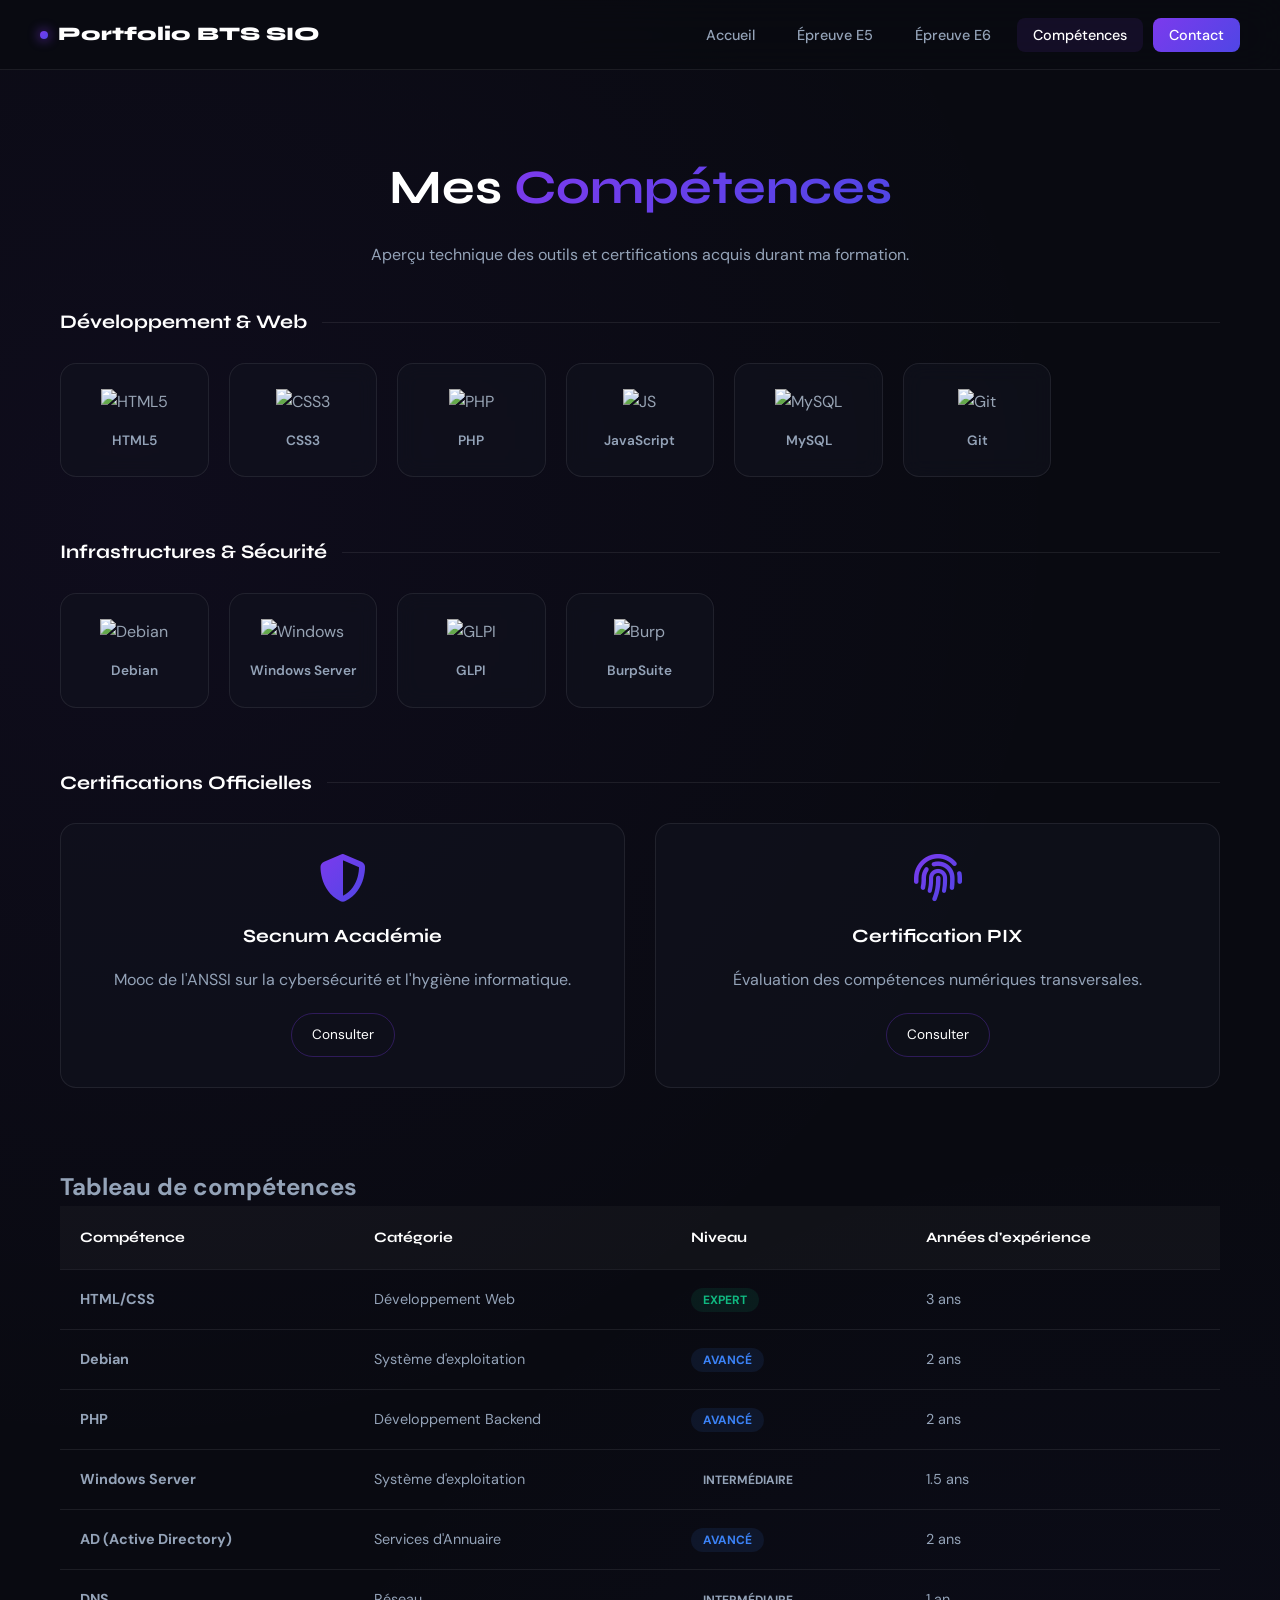
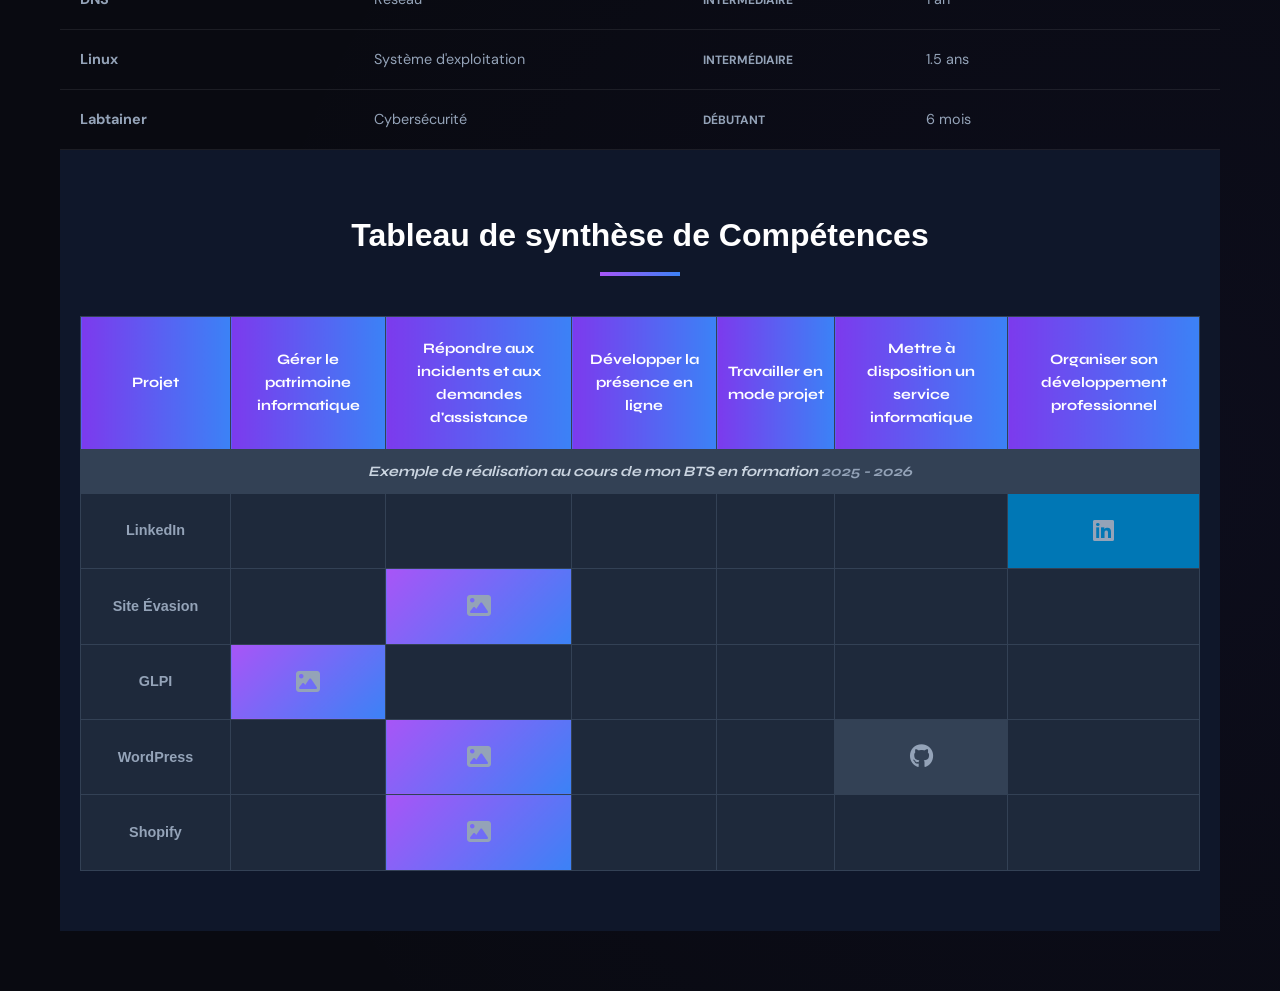
==== Competences.html @ 4573d06d "second commit" ====
<!DOCTYPE html>
<html lang="fr">
<head>
    <meta charset="UTF-8">
    <meta name="viewport" content="width=device-width, initial-scale=1.0">
    <title>Compétences | Muhammed T</title>
    
    <link href="https://fonts.googleapis.com/css2?family=Syne:wght@700;800&family=DM+Sans:wght@400;500;700&display=swap" rel="stylesheet">
    <link rel="stylesheet" href="https://cdnjs.cloudflare.com/ajax/libs/font-awesome/6.5.0/css/all.min.css">

    <style>
        :root {
            --bg-dark: #090a11;
            --card-bg: rgba(17, 19, 31, 0.6);
            --border: rgba(255, 255, 255, 0.08);
            --border-hi: rgba(124, 58, 237, 0.3);
            --accent-grd: linear-gradient(135deg, #7c3aed 0%, #4f46e5 100%);
            --text-hi: #ffffff;
            --text-mid: #94a3b8;
            --radius-md: 16px;
        }

        * { margin: 0; padding: 0; box-sizing: border-box; }

        body {
            font-family: 'DM Sans', sans-serif;
            background-color: var(--bg-dark);
            background-image: 
                radial-gradient(circle at 10% 20%, rgba(124, 58, 237, 0.05) 0%, transparent 40%),
                radial-gradient(circle at 90% 80%, rgba(79, 70, 229, 0.05) 0%, transparent 40%);
            color: var(--text-mid);
            line-height: 1.6;
            overflow-x: hidden;
        }

        /* Navbar identique à ton accueil */
        .navbar {
            position: sticky; top: 0; z-index: 1000;
            backdrop-filter: blur(20px); -webkit-backdrop-filter: blur(20px);
            background: rgba(9, 10, 17, 0.8);
            border-bottom: 1px solid var(--border);
            padding: 0 40px; display: flex; align-items: center; justify-content: space-between; height: 70px;
        }

        .navbar-logo {
            font-family: 'Syne', sans-serif; font-weight: 800; font-size: 1.2rem;
            color: var(--text-hi); text-decoration: none; display: flex; align-items: center; gap: 10px;
        }

        .logo-dot { width: 8px; height: 8px; background: var(--accent-grd); border-radius: 50%; box-shadow: 0 0 12px #7c3aed; }

        .navbar-links { display: flex; list-style: none; gap: 10px; }
        .navbar-links a {
            text-decoration: none; color: var(--text-mid); font-size: 0.9rem; font-weight: 500;
            padding: 8px 16px; border-radius: 8px; transition: 0.3s;
        }
        .navbar-links a:hover, .navbar-links a.active { color: var(--text-hi); background: rgba(124, 58, 237, 0.1); }
        .nav-cta { background: var(--accent-grd); color: white !important; }

        /* Section Titres */
        .section-header {
            text-align: center; padding: 80px 20px 40px;
        }

        .section-header h1 {
            font-family: 'Syne', sans-serif; font-size: 3rem; color: var(--text-hi); margin-bottom: 15px;
        }

        .section-header h1 span { background: var(--accent-grd); -webkit-background-clip: text; -webkit-text-fill-color: transparent; }

        /* Grille des Outils */
        .container { max-width: 1200px; margin: 0 auto; padding: 0 20px; }

        .tools-category { margin-bottom: 60px; }
        .category-title {
            font-family: 'Syne', sans-serif; font-size: 1.2rem; color: var(--text-hi);
            margin-bottom: 25px; display: flex; align-items: center; gap: 15px;
        }
        .category-title::after { content: ''; flex: 1; height: 1px; background: var(--border); }

        .tools-grid {
            display: grid; grid-template-columns: repeat(auto-fill, minmax(140px, 1fr)); gap: 20px;
        }

        .tool-card {
            background: var(--card-bg); border: 1px solid var(--border); border-radius: var(--radius-md);
            padding: 25px 15px; text-align: center; transition: 0.4s cubic-bezier(0.2, 0.8, 0.2, 1);
            backdrop-filter: blur(10px);
        }

        .tool-card:hover {
            transform: translateY(-5px); border-color: var(--border-hi);
            box-shadow: 0 10px 30px rgba(124, 58, 237, 0.1);
        }

        .tool-card img { height: 45px; margin-bottom: 15px; filter: grayscale(0.2); transition: 0.3s; }
        .tool-card:hover img { filter: grayscale(0) scale(1.1); }
        .tool-card span { display: block; font-size: 0.85rem; font-weight: 600; color: var(--text-mid); }
        .tool-card:hover span { color: var(--text-hi); }

        /* Certifications Modernes */
        .certs-grid {
            display: grid; grid-template-columns: repeat(auto-fit, minmax(280px, 1fr)); gap: 30px; margin-bottom: 80px;
        }

        .cert-card {
            background: var(--card-bg); border: 1px solid var(--border); border-radius: var(--radius-md);
            padding: 30px; text-align: center; transition: 0.3s;
        }

        .cert-card:hover { border-color: var(--border-hi); background: rgba(124, 58, 237, 0.05); }

        .cert-icon { font-size: 3rem; margin-bottom: 20px; background: var(--accent-grd); -webkit-background-clip: text; -webkit-text-fill-color: transparent; }

        .cert-card h3 { color: var(--text-hi); margin-bottom: 15px; font-family: 'Syne', sans-serif; }

        .cert-btn {
            display: inline-block; padding: 10px 20px; border-radius: 30px; border: 1px solid var(--border-hi);
            color: var(--text-hi); text-decoration: none; font-size: 0.85rem; transition: 0.3s;
        }

        .cert-btn:hover { background: var(--accent-grd); border-color: transparent; }

        /* Tableau de Synthèse Design */
        .table-wrapper {
            background: var(--card-bg); border: 1px solid var(--border); border-radius: var(--radius-md);
            overflow: hidden; margin-bottom: 100px; backdrop-filter: blur(10px);
        }

        table { width: 100%; border-collapse: collapse; color: var(--text-hi); }

        th { background: rgba(255,255,255,0.03); padding: 20px; text-align: left; font-family: 'Syne', sans-serif; font-size: 0.9rem; border-bottom: 1px solid var(--border); }

        td { padding: 18px 20px; border-bottom: 1px solid var(--border); font-size: 0.9rem; color: var(--text-mid); }

        tr:hover td { background: rgba(124, 58, 237, 0.03); color: var(--text-hi); }

        .badge {
            padding: 4px 12px; border-radius: 20px; font-size: 0.75rem; font-weight: 700; text-transform: uppercase;
        }
        .expert { background: rgba(16, 185, 129, 0.1); color: #10b981; }
        .avance { background: rgba(59, 130, 246, 0.1); color: #3b82f6; }

        .check-icon { color: #7c3aed; font-size: 1.1rem; }

        @media (max-width: 768px) {
            .navbar-links { display: none; }
            .section-header h1 { font-size: 2.2rem; }
            .tools-grid { grid-template-columns: repeat(2, 1fr); }
        }
        .synthese-section {
    padding: 60px 20px;
    background-color: #0f172a;
    color: white;
    font-family: sans-serif;
}

.synthese-title {
    text-align: center;
    font-size: 2rem;
    margin-bottom: 10px;
}

.synthese-title span { color: #fff; }

.underline-gradient {
    width: 80px;
    height: 4px;
    background: linear-gradient(90deg, #a855f7, #3b82f6);
    margin: 0 auto 40px;
}

.synthese-container {
    overflow-x: auto;
    max-width: 1200px;
    margin: 0 auto;
}

.synthese-table {
    width: 100%;
    border-collapse: collapse;
    background-color: #1e293b;
    font-size: 0.9rem;
}

/* En-têtes */
.main-header th {
    background: linear-gradient(90deg, #7c3aed, #3b82f6);
    padding: 20px 10px;
    border: 1px solid #334155;
    vertical-align: middle;
}

.sub-header th {
    background-color: #334155;
    padding: 10px;
    font-style: italic;
    color: #cbd5e1;
}

.sub-header span { color: #94a3b8; }

/* Cellules */
.synthese-table td, .synthese-table th {
    border: 1px solid #334155;
    text-align: center;
}

.projet-name {
    text-align: left;
    padding: 15px;
    font-weight: bold;
    background-color: #1e293b;
}

/* Couleurs des cases cochées */
.cell-icon {
    font-size: 1.5rem;
    cursor: pointer;
    transition: transform 0.2s;
}

.cell-icon:hover { transform: scale(1.1); }

.gradient-bg {
    background: linear-gradient(135deg, #a855f7, #3b82f6);
}

.blue-bg { background-color: #0077b5; } /* Couleur LinkedIn */

.gray-bg { background-color: #334155; } /* Couleur GitHub */

.col-projet { width: 150px; }
    </style>
</head>
<body>

    <nav class="navbar">
        <a href="index.html" class="navbar-logo">
            <span class="logo-dot"></span>
            Portfolio BTS SIO
        </a>
        <ul class="navbar-links">
            <li><a href="index.html">Accueil</a></li>
            <li><a href="Missions.html">Épreuve E5</a></li>
            <li><a href="projets.html">Épreuve E6</a></li>
            <li><a href="Competences.html" class="active">Compétences</a></li>
            <li><a href="Contact.html" class="nav-cta">Contact</a></li>
        </ul>
    </nav>

    <header class="section-header">
        <div class="container">
            <h1>Mes <span>Compétences</span></h1>
            <p>Aperçu technique des outils et certifications acquis durant ma formation.</p>
        </div>
    </header>

    <main class="container">
        
        <section class="tools-category">
            <h2 class="category-title">Développement & Web</h2>
            <div class="tools-grid">
                <div class="tool-card">
                    <img src="https://upload.wikimedia.org/wikipedia/commons/6/61/HTML5_logo_and_wordmark.svg" alt="HTML5">
                    <span>HTML5</span>
                </div>
                <div class="tool-card">
                    <img src="https://upload.wikimedia.org/wikipedia/commons/d/d5/CSS3_logo_and_wordmark.svg" alt="CSS3">
                    <span>CSS3</span>
                </div>
                <div class="tool-card">
                    <img src="https://upload.wikimedia.org/wikipedia/commons/2/27/PHP-logo.svg" alt="PHP">
                    <span>PHP</span>
                </div>
                <div class="tool-card">
                    <img src="https://upload.wikimedia.org/wikipedia/commons/6/6a/JavaScript-logo.png" alt="JS">
                    <span>JavaScript</span>
                </div>
                <div class="tool-card">
                    <img src="https://www.svgrepo.com/show/303251/mysql-logo.svg" alt="MySQL">
                    <span>MySQL</span>
                </div>
                <div class="tool-card">
                    <img src="https://upload.wikimedia.org/wikipedia/commons/e/e0/Git-logo.svg" alt="Git">
                    <span>Git</span>
                </div>
            </div>
        </section>

        <section class="tools-category">
            <h2 class="category-title">Infrastructures & Sécurité</h2>
            <div class="tools-grid">
                <div class="tool-card">
                    <img src="https://upload.wikimedia.org/wikipedia/commons/4/4a/Debian-OpenLogo.svg" alt="Debian">
                    <span>Debian</span>
                </div>
                <div class="tool-card">
                    <img src="https://upload.wikimedia.org/wikipedia/commons/thumb/5/5f/Windows_logo_-_2012.svg/480px-Windows_logo_-_2012.svg.png" alt="Windows">
                    <span>Windows Server</span>
                </div>
                <div class="tool-card">
                    <img src="https://glpi-project.org/wp-content/uploads/2021/04/Logo-GLPI-2021.png" alt="GLPI">
                    <span>GLPI</span>
                </div>
                <div class="tool-card">
                    <img src="https://upload.wikimedia.org/wikipedia/commons/thumb/e/e7/Burp_Suite_Logo.png/480px-Burp_Suite_Logo.png" alt="Burp">
                    <span>BurpSuite</span>
                </div>
            </div>
        </section>

        <section class="tools-category">
            <h2 class="category-title">Certifications Officielles</h2>
            <div class="certs-grid">
                <div class="cert-card">
                    <i class="fas fa-shield-halved cert-icon"></i>
                    <h3>Secnum Académie</h3>
                    <p style="margin-bottom: 20px;">Mooc de l'ANSSI sur la cybersécurité et l'hygiène informatique.</p>
                    <a href="#" class="cert-btn">Consulter</a>
                </div>
                <div class="cert-card">
                    <i class="fas fa-fingerprint cert-icon"></i>
                    <h3>Certification PIX</h3>
                    <p style="margin-bottom: 20px;">Évaluation des compétences numériques transversales.</p>
                    <a href="#" class="cert-btn">Consulter</a>
                </div>
            </div>
        <section class="skills-section">
    <h2 class="title">Tableau de <span>compétences</span></h2>
    <div class="table-container">
        <table>
            <thead>
                <tr>
                    <th>Compétence</th>
                    <th>Catégorie</th>
                    <th>Niveau</th>
                    <th>Années d'expérience</th>
                </tr>
            </thead>
            <tbody>
                <tr>
                    <td><strong>HTML/CSS</strong></td>
                    <td>Développement Web</td>
                    <td><span class="badge expert">Expert</span></td>
                    <td>3 ans</td>
                </tr>
                <tr>
                    <td><strong>Debian</strong></td>
                    <td>Système d'exploitation</td>
                    <td><span class="badge avance">Avancé</span></td>
                    <td>2 ans</td>
                </tr>
                <tr>
                    <td><strong>PHP</strong></td>
                    <td>Développement Backend</td>
                    <td><span class="badge avance">Avancé</span></td>
                    <td>2 ans</td>
                </tr>
                <tr>
                    <td><strong>Windows Server</strong></td>
                    <td>Système d'exploitation</td>
                    <td><span class="badge intermediaire">Intermédiaire</span></td>
                    <td>1.5 ans</td>
                </tr>
                <tr>
                    <td><strong>AD (Active Directory)</strong></td>
                    <td>Services d'Annuaire</td>
                    <td><span class="badge avance">Avancé</span></td>
                    <td>2 ans</td>
                </tr>
                <tr>
                    <td><strong>DNS</strong></td>
                    <td>Réseau</td>
                    <td><span class="badge intermediaire">Intermédiaire</span></td>
                    <td>1 an</td>
                </tr>
                <tr>
                    <td><strong>Linux</strong></td>
                    <td>Système d'exploitation</td>
                    <td><span class="badge intermediaire">Intermédiaire</span></td>
                    <td>1.5 ans</td>
                </tr>
                <tr>
                    <td><strong>Labtainer</strong></td>
                    <td>Cybersécurité</td>
                    <td><span class="badge debutant">Débutant</span></td>
                    <td>6 mois</td>
                </tr>
            </tbody>
        </table>
    </div>
</section>
<section class="synthese-section">
    <h2 class="synthese-title">Tableau de <span>synthèse de Compétences</span></h2>
    <div class="underline-gradient"></div>

    <div class="synthese-container">
        <table class="synthese-table">
            <thead>
                <tr class="main-header">
                    <th class="col-projet">Projet</th>
                    <th>Gérer le patrimoine informatique</th>
                    <th>Répondre aux incidents et aux demandes d'assistance</th>
                    <th>Développer la présence en ligne</th>
                    <th>Travailler en mode projet</th>
                    <th>Mettre à disposition un service informatique</th>
                    <th>Organiser son développement professionnel</th>
                </tr>
                <tr class="sub-header">
                    <th colspan="7">Exemple de réalisation au cours de mon BTS en formation <span>2025 - 2026</span></th>
                </tr>
            </thead>
            <tbody>
                <tr>
                    <td class="projet-name">LinkedIn</td>
                    <td></td><td></td><td></td><td></td><td></td>
                    <td class="cell-icon blue-bg"><i class="fab fa-linkedin"></i></td>
                </tr>
                <tr>
                    <td class="projet-name">Site Évasion</td>
                    <td></td>
                    <td class="cell-icon gradient-bg"><i class="fas fa-image"></i></td>
                    <td></td><td></td><td></td><td></td>
                </tr>
                <tr>
                    <td class="projet-name">GLPI</td>
                    <td class="cell-icon gradient-bg"><i class="fas fa-image"></i></td>
                    <td></td><td></td><td></td><td></td><td></td>
                </tr>
                <tr>
                    <td class="projet-name">WordPress</td>
                    <td></td>
                    <td class="cell-icon gradient-bg"><i class="fas fa-image"></i></td>
                    <td></td><td></td>
                    <td class="cell-icon gray-bg"><i class="fab fa-github"></i></td>
                    <td></td>
                </tr>
                <tr>
                    <td class="projet-name">Shopify</td>
                    <td></td>
                    <td class="cell-icon gradient-bg"><i class="fas fa-image"></i></td>
                    <td></td><td></td><td></td><td></td>
                </tr>
            </tbody>
        </table>
    </div>
</section>

    </main>

</body>
</html>
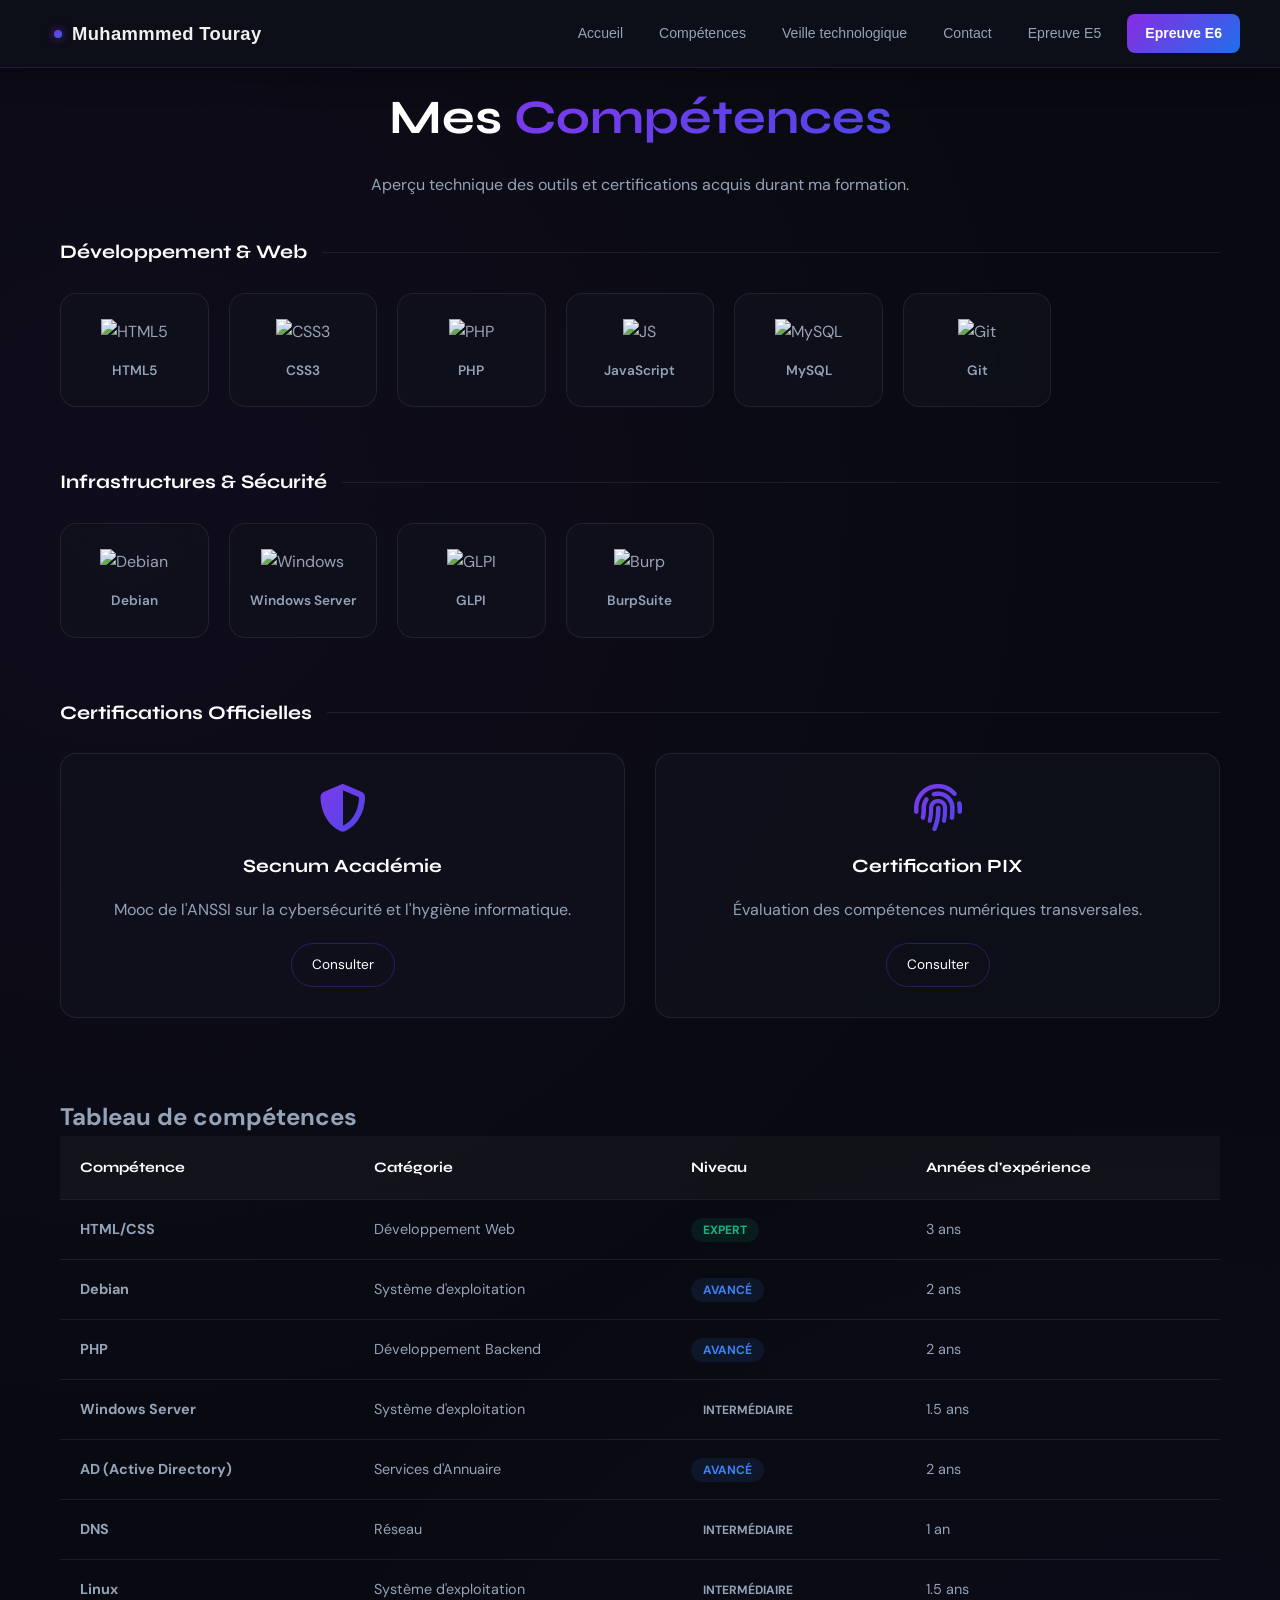
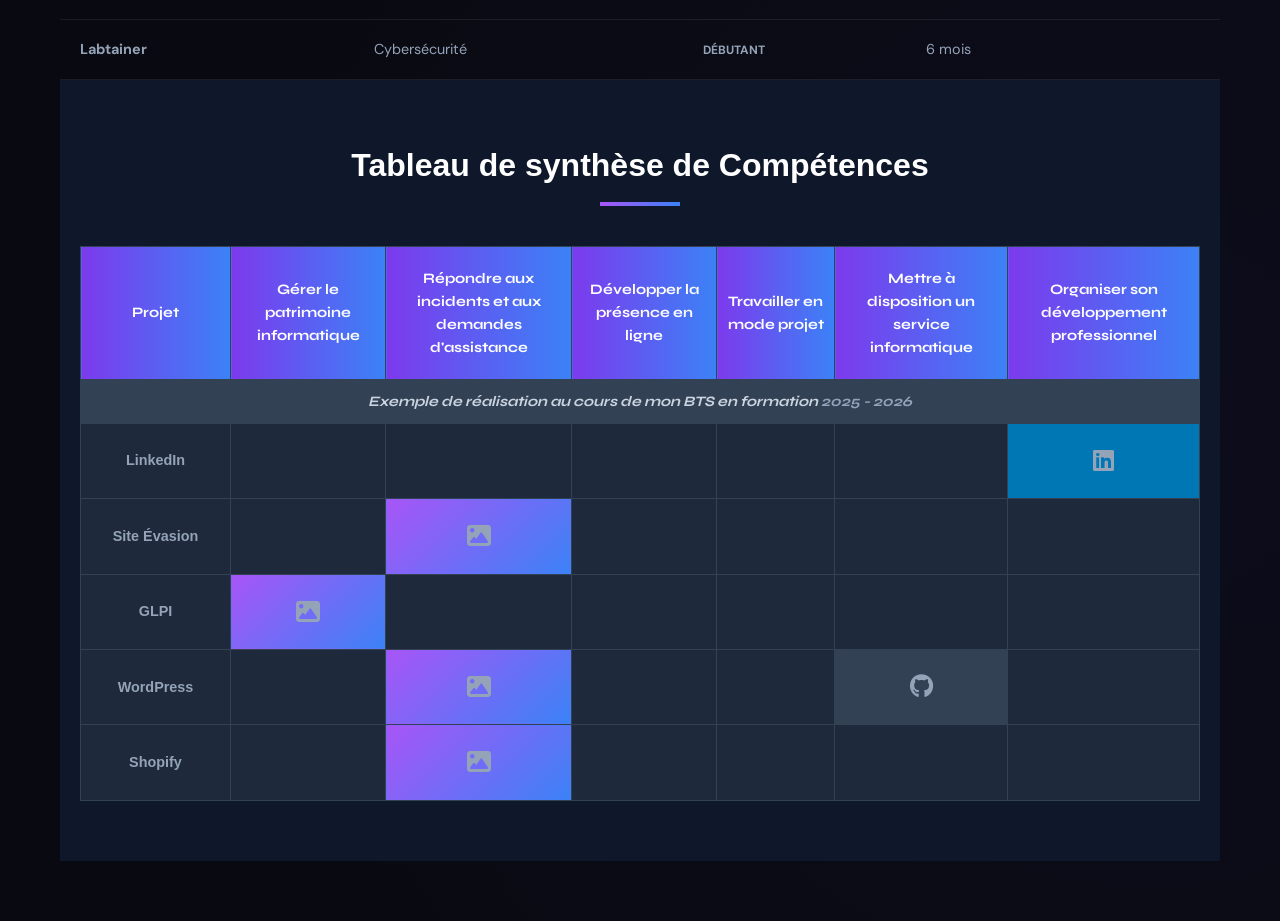
==== commit 25ace65c: "voila j'ai update la nav" ====
--- a/Competences.html
+++ b/Competences.html
@@ -4,6 +4,7 @@
     <meta charset="UTF-8">
     <meta name="viewport" content="width=device-width, initial-scale=1.0">
     <title>Compétences | Muhammed T</title>
+    <link rel="stylesheet" href="style.css">
     
     <link href="https://fonts.googleapis.com/css2?family=Syne:wght@700;800&family=DM+Sans:wght@400;500;700&display=swap" rel="stylesheet">
     <link rel="stylesheet" href="https://cdnjs.cloudflare.com/ajax/libs/font-awesome/6.5.0/css/all.min.css">
@@ -235,19 +236,19 @@
 </head>
 <body>
 
-    <nav class="navbar">
-        <a href="index.html" class="navbar-logo">
-            <span class="logo-dot"></span>
-            Portfolio BTS SIO
-        </a>
-        <ul class="navbar-links">
-            <li><a href="index.html">Accueil</a></li>
-            <li><a href="Missions.html">Épreuve E5</a></li>
-            <li><a href="projets.html">Épreuve E6</a></li>
-            <li><a href="Competences.html" class="active">Compétences</a></li>
-            <li><a href="Contact.html" class="nav-cta">Contact</a></li>
-        </ul>
-    </nav>
+    <header class="Acceuil">
+        <div>
+            <a class="nom" href="">Muhammmed Touray</a>
+        </div>
+        <nav class="menu">
+            <a href="index.html">Accueil</a>
+            <a href="Competences.html">Compétences</a>
+            <a href="Veille_technologique.html">Veille technologique</a>
+            <a href="Contact.html">Contact</a>
+            <a href="projets.html">Epreuve E5</a>
+            <a href="Realisation_pro.html">Epreuve E6</a>
+        </nav>
+    </header>
 
     <header class="section-header">
         <div class="container">
--- a/style.css
+++ b/style.css
@@ -0,0 +1,1826 @@
+	/* Barre de navigation */
+	
+  /* ═══════════════════════════════════════════
+   HEADER / NAVBAR
+═══════════════════════════════════════════ */
+.Acceuil {
+    position: fixed;
+    top: 0;
+    width: 100%;
+    z-index: 1000;
+    height: 68px;
+    display: flex;
+    align-items: center;
+    justify-content: space-between;
+    padding: 0 40px;
+    background: rgba(13, 15, 26, 0.88);
+    backdrop-filter: blur(20px);
+    -webkit-backdrop-filter: blur(20px);
+    border-bottom: 1px solid rgba(138, 43, 226, 0.22);
+    box-shadow: 0 4px 32px rgba(0, 0, 0, 0.35);
+}
+
+/* Logo / Nom */
+div a.nom {
+    font-family: 'Montserrat', sans-serif;
+    font-size: 1.15rem;
+    font-weight: 700;
+    text-decoration: none;
+    color: #f0f0f0;
+    padding: 8px 14px;
+    border-radius: 8px;
+    letter-spacing: 0.02em;
+    transition: color 0.25s ease, background 0.25s ease;
+    display: flex;
+    align-items: center;
+    gap: 10px;
+}
+
+div a.nom::before {
+    content: '';
+    display: inline-block;
+    width: 8px;
+    height: 8px;
+    border-radius: 50%;
+    background: linear-gradient(135deg, blueviolet, #1f6feb);
+    box-shadow: 0 0 10px rgba(138, 43, 226, 0.8);
+    animation: pulse-dot 2s ease-in-out infinite;
+    flex-shrink: 0;
+}
+
+@keyframes pulse-dot {
+    0%, 100% { transform: scale(1);   opacity: 1; }
+    50%       { transform: scale(1.4); opacity: 0.7; }
+}
+
+.nom:hover {
+    color: #a78bfa;
+    background: rgba(138, 43, 226, 0.12);
+}
+
+/* Menu nav */
+nav.menu {
+    display: flex;
+    align-items: center;
+    gap: 4px;
+}
+
+nav.menu a {
+    float: none;
+    display: flex;
+    align-items: center;
+    padding: 8px 16px;
+    text-decoration: none;
+    color: #94a3b8;
+    font-family: 'Montserrat', sans-serif;
+    font-size: 0.88rem;
+    font-weight: 500;
+    border-radius: 8px;
+    border-right: none;
+    transition: color 0.25s ease, background 0.25s ease;
+    white-space: nowrap;
+}
+
+nav.menu a:hover {
+    color: #f0f0f0;
+    background: rgba(138, 43, 226, 0.15);
+}
+
+nav.menu a.active {
+    color: #f0f0f0;
+    background: rgba(138, 43, 226, 0.2);
+    border: 1px solid rgba(138, 43, 226, 0.6);
+}
+
+/* Dernier lien = bouton CTA */
+nav.menu a:last-child {
+    background: linear-gradient(135deg, blueviolet, #1f6feb);
+    color: white;
+    font-weight: 600;
+    border-radius: 8px;
+    border: none;
+    padding: 8px 18px;
+    margin-left: 6px;
+    transition: opacity 0.2s ease, transform 0.2s ease;
+}
+
+nav.menu a:last-child:hover {
+    opacity: 0.88;
+    transform: translateY(-1px);
+    background: linear-gradient(135deg, blueviolet, #1f6feb);
+}
+
+/* Responsive */
+@media (max-width: 900px) {
+    .Acceuil {
+        padding: 0 20px;
+        flex-wrap: wrap;
+        height: auto;
+        min-height: 68px;
+    }
+
+    nav.menu {
+        display: none; /* tu peux ajouter un hamburger JS si besoin */
+    }
+}
+
+
+
+	/*body page 1*/
+	.intro {
+		background-image: url("images/kill_windows.jpg");
+		background-size: cover;       /* L’image couvre tout l’écran */
+		background-position: center;  /* Centrée */
+		background-repeat: no-repeat; /* Pas de répétition */
+		height: 100vh;                /* Hauteur = 100% de la fenêtre */
+	  
+		display: flex;
+		justify-content: center;
+		align-items: center;
+		padding: 60px;
+		color: #f5f5f5;
+		min-height: 100vh;     /* hauteur écran */
+ 		align-items: center;      /* centre verticalement */
+  		text-align: center;       /* centre le texte */
+	}
+
+
+	.overlay {
+		background: rgba(0,0,0,0.4); /* voile sombre pour contraste */
+		padding: 40px;
+		border-radius: 12px;
+	}
+
+	/*saisis de texte */ 
+	.typing::after {
+		content: "|";
+		margin-left: 6px;
+		animation: blink 1s infinite;
+	}
+
+	@keyframes blink {
+		0%, 50%, 100% { opacity: 1; }
+		25%, 75% { opacity: 0; }
+	}
+
+	.highlight {
+		color: #38bdf8;
+	}
+
+	.typing {
+		transition: opacity 0.8s;
+	}
+
+
+		/* Section Présentation */
+.presentation {
+  display: flex;
+  align-items: flex-start;
+  justify-content: center;
+  gap: 50px;
+  margin: 60px auto;
+  max-width: 1100px;
+  padding: 0 20px;
+}
+
+/* Container de l'image */
+.ellipse-container {
+  width: 300px;
+  height: 480px;
+  overflow: hidden;
+  border: 4px solid darkblue;
+  border-radius: 150px; /* Simplifié ! */
+  flex-shrink: 0;
+  /* Animation flottante */
+  animation: float 4s ease-in-out infinite;
+}
+
+.ellipse-container img {
+  width: 100%;
+  height: 100%;
+  object-fit: cover;
+}
+
+/* Animation flottante */
+@keyframes float {
+  0%, 100% { 
+    transform: translateY(0); 
+  }
+  50% { 
+    transform: translateY(-20px); 
+  }
+}
+
+/* Section About (texte) */
+.about {
+  max-width: 640px;
+  color: #f0f0f0;
+  font-family: 'Montserrat', sans-serif;
+  margin-top: 50px;
+}
+
+/* Titre h3 */
+.about h3 {
+  font-size: 1.8rem;
+  font-weight: 600;
+  margin-bottom: 15px;
+  color: #1f6feb; /* Bleu accent */
+  border-bottom: 2px solid #1f6feb;
+  display: inline-block;
+  padding-bottom: 5px;
+  letter-spacing: 0.5px;
+}
+
+/* Paragraphe */
+.about p {
+  font-size: 1.1rem;
+  line-height: 1.7;
+  color: #9ca3af; /* Gris clair */
+  margin-bottom: 1.5rem;
+}
+
+/* Liste de liens */
+.link {
+  list-style-type: none;
+  padding: 0;
+  display: flex;
+  gap: 20px;
+  margin-top: 50px;
+}
+
+.link li {
+  margin: 0;
+}
+
+.link a {
+  display: inline-block;
+  text-decoration: none;
+  padding: 16px 18px;
+  background-color: blueviolet; /* Garde ta couleur */
+  color: white;
+  border-radius: 150px; /* Simplifié ! */
+  transition: all 0.3s ease;
+}
+
+.link a:hover {
+  background-color: #7b2cbf; /* Violet plus foncé au survol */
+  transform: translateY(-2px);
+  box-shadow: 0 4px 10px rgba(138, 43, 226, 0.4);
+}
+
+/* Responsive - Tablette */
+@media (max-width: 968px) {
+  .presentation {
+    flex-direction: column;
+    align-items: center;
+    text-align: center;
+    gap: 40px;
+  }
+  
+  .ellipse-container {
+    margin: 0;
+  }
+  
+  .about {
+    margin-top: 0;
+  }
+  
+  .link {
+    justify-content: center;
+  }
+}
+
+/* Responsive - Mobile */
+@media (max-width: 576px) {
+  .ellipse-container {
+    width: 250px;
+    height: 400px;
+    border-radius: 125px;
+  }
+  
+  .about h3 {
+    font-size: 1.5rem;
+  }
+  
+  .about p {
+    font-size: 1rem;
+  }
+  
+  .link {
+    flex-direction: column;
+    gap: 15px;
+  }
+  
+  .link a {
+    width: 100%;
+  }
+}
+/* Section BTS */
+.bts {
+  display: flex;
+  align-items: center; /* Centré verticalement ! */
+  justify-content: center;
+  gap: 50px;
+  margin: 60px auto;
+  max-width: 1100px;
+  padding: 0 20px;
+}
+
+/* Container de l'image binaire */
+.binaire {
+  width: 300px;
+  height: 480px;
+  overflow: hidden;
+  border: 4px solid darkblue;
+  border-radius: 150px; /* Simplifié ! */
+  flex-shrink: 0;
+  /* Animation flottante */
+  animation: float 4s ease-in-out infinite;
+}
+
+.binaire img {
+  width: 100%;
+  height: 100%;
+  object-fit: cover;
+}
+
+/* Animation flottante (réutilise celle d'avant) */
+@keyframes float {
+  0%, 100% { 
+    transform: translateY(0); 
+  }
+  50% { 
+    transform: translateY(-20px); 
+  }
+}
+
+/* Section About2 (texte) */
+.about2 {
+  max-width: 640px;
+  color: #f0f0f0;
+  font-family: 'Montserrat', sans-serif;
+}
+
+/* Titre h3 */
+.about2 h3 {
+  font-size: 1.8rem;
+  font-weight: 600;
+  margin-bottom: 15px;
+  color: #1f6feb;
+  border-bottom: 2px solid #1f6feb;
+  display: inline-block;
+  padding-bottom: 5px;
+  letter-spacing: 0.5px;
+}
+
+/* Paragraphe */
+.about2 p {
+  font-size: 1.125rem;
+  line-height: 1.7;
+  color: #9ca3af;
+  margin-bottom: 1.5rem;
+}
+
+/* Responsive - Tablette */
+@media (max-width: 968px) {
+  .bts {
+    flex-direction: column-reverse; /* Texte en haut, image en bas */
+    align-items: center;
+    text-align: center;
+    gap: 40px;
+  }
+}
+
+/* Responsive - Mobile */
+@media (max-width: 576px) {
+  .binaire {
+    width: 250px;
+    height: 400px;
+    border-radius: 125px;
+  }
+  
+  .about2 h3 {
+    font-size: 1.5rem;
+  }
+  
+  .about2 p {
+    font-size: 1rem;
+  }
+}
+
+/***exp pro et parcours scolaire***/
+
+ /* Section Parcours Scolaire */
+.parcours-section {
+  padding: 80px 20px;
+  background: #0f0f1e;
+  position: relative;
+  overflow: hidden;
+}
+
+/* Effet de fond animé */
+.parcours-section::before {
+  content: '';
+  position: absolute;
+  top: 0;
+  left: 0;
+  right: 0;
+  bottom: 0;
+  background: 
+    radial-gradient(circle at 20% 30%, rgba(138, 43, 226, 0.1) 0%, transparent 50%),
+    radial-gradient(circle at 80% 70%, rgba(31, 111, 235, 0.1) 0%, transparent 50%);
+  pointer-events: none;
+}
+
+.parcours-container {
+  max-width: 1200px;
+  margin: 0 auto;
+  position: relative;
+  z-index: 1;
+}
+
+/* Titre principal */
+.parcours-title {
+  font-size: 2.5rem;
+  text-align: center;
+  color: transparent;
+  background: linear-gradient(135deg, blueviolet, #1f6feb);
+  background-clip: text;
+  -webkit-background-clip: text;
+  margin-bottom: 80px;
+  font-weight: 700;
+  letter-spacing: 1px;
+}
+
+/* Timeline centrale */
+.timeline {
+  position: relative;
+  padding: 40px 0;
+}
+
+/* Ligne centrale verticale */
+.timeline::before {
+  content: '';
+  position: absolute;
+  left: 50%;
+  transform: translateX(-50%);
+  top: 0;
+  bottom: 0;
+  width: 4px;
+  background: linear-gradient(180deg, 
+    blueviolet 0%, 
+    #1f6feb 50%, 
+    blueviolet 100%
+  );
+  box-shadow: 0 0 20px rgba(138, 43, 226, 0.5);
+}
+
+/* Item de parcours */
+.parcours-item {
+  position: relative;
+  margin-bottom: 60px;
+  width: 100%;
+  display: flex;
+  opacity: 0;
+  animation: fadeInUp 0.8s ease forwards;
+}
+
+/* Animation d'apparition */
+@keyframes fadeInUp {
+  from {
+    opacity: 0;
+    transform: translateY(30px);
+  }
+  to {
+    opacity: 1;
+    transform: translateY(0);
+  }
+}
+
+/* Délai d'animation pour chaque item */
+.parcours-item:nth-child(1) { animation-delay: 0.2s; }
+.parcours-item:nth-child(2) { animation-delay: 0.4s; }
+.parcours-item:nth-child(3) { animation-delay: 0.6s; }
+
+/* Items à gauche */
+.parcours-item.left {
+  justify-content: flex-start;
+}
+
+.parcours-item.left .parcours-content {
+  margin-right: 55%;
+  text-align: right;
+}
+
+/* Items à droite */
+.parcours-item.right {
+  justify-content: flex-end;
+}
+
+.parcours-item.right .parcours-content {
+  margin-left: 55%;
+  text-align: left;
+}
+
+/* Contenu de la carte */
+.parcours-content {
+  background: linear-gradient(135deg, rgba(138, 43, 226, 0.1), rgba(31, 111, 235, 0.1));
+  backdrop-filter: blur(10px);
+  border: 2px solid transparent;
+  background-clip: padding-box;
+  border-radius: 15px;
+  padding: 30px;
+  width: 45%;
+  position: relative;
+  transition: all 0.4s cubic-bezier(0.175, 0.885, 0.32, 1.275);
+  box-shadow: 0 8px 32px rgba(0, 0, 0, 0.3);
+}
+
+/* Bordure animée au hover */
+.parcours-content::before {
+  content: '';
+  position: absolute;
+  inset: -2px;
+  border-radius: 15px;
+  padding: 2px;
+  background: linear-gradient(135deg, blueviolet, #1f6feb);
+  -webkit-mask: linear-gradient(#fff 0 0) content-box, linear-gradient(#fff 0 0);
+  mask: linear-gradient(#fff 0 0) content-box, linear-gradient(#fff 0 0);
+  -webkit-mask-composite: xor;
+  mask-composite: exclude;
+  opacity: 0;
+  transition: opacity 0.4s;
+}
+
+.parcours-content:hover::before {
+  opacity: 1;
+}
+
+.parcours-content:hover {
+  transform: scale(1.05);
+  box-shadow: 0 15px 50px rgba(138, 43, 226, 0.4);
+}
+
+/* Point central sur la timeline */
+.parcours-item::before {
+  content: '';
+  position: absolute;
+  left: 50%;
+  transform: translateX(-50%);
+  top: 30px;
+  width: 20px;
+  height: 20px;
+  background: linear-gradient(135deg, blueviolet, #1f6feb);
+  border: 4px solid #0f0f1e;
+  border-radius: 50%;
+  z-index: 2;
+  box-shadow: 0 0 20px rgba(138, 43, 226, 0.8);
+  transition: all 0.3s;
+}
+
+.parcours-item:hover::before {
+  transform: translateX(-50%) scale(1.3);
+  box-shadow: 0 0 30px rgba(138, 43, 226, 1);
+}
+
+/* Flèche pointant vers le centre */
+.parcours-item.left::after {
+  content: '';
+  position: absolute;
+  right: 45%;
+  top: 35px;
+  width: 0;
+  height: 0;
+  border-top: 10px solid transparent;
+  border-bottom: 10px solid transparent;
+  border-left: 15px solid rgba(138, 43, 226, 0.3);
+}
+
+.parcours-item.right::after {
+  content: '';
+  position: absolute;
+  left: 45%;
+  top: 35px;
+  width: 0;
+  height: 0;
+  border-top: 10px solid transparent;
+  border-bottom: 10px solid transparent;
+  border-right: 15px solid rgba(31, 111, 235, 0.3);
+}
+
+/* Période */
+.parcours-period {
+  display: inline-block;
+  background: linear-gradient(135deg, blueviolet, #1f6feb);
+  color: white;
+  padding: 8px 20px;
+  border-radius: 25px;
+  font-size: 0.9rem;
+  font-weight: 700;
+  margin-bottom: 15px;
+  box-shadow: 0 4px 15px rgba(138, 43, 226, 0.4);
+}
+
+/* Diplôme */
+.parcours-diploma {
+  font-size: 1.6rem;
+  color: #f0f0f0;
+  margin-bottom: 10px;
+  font-weight: 700;
+}
+
+/* École */
+.parcours-school {
+  display: inline-block;
+  color: #1f6feb;
+  font-size: 1.1rem;
+  margin-bottom: 15px;
+  text-decoration: none;
+  font-weight: 600;
+  position: relative;
+  transition: color 0.3s;
+}
+
+.parcours-school::after {
+  content: '';
+  position: absolute;
+  bottom: -3px;
+  left: 0;
+  width: 0;
+  height: 2px;
+  background: linear-gradient(90deg, blueviolet, #1f6feb);
+  transition: width 0.3s;
+}
+
+.parcours-school:hover {
+  color: blueviolet;
+}
+
+.parcours-school:hover::after {
+  width: 100%;
+}
+
+/* Description */
+.parcours-description {
+  font-size: 1rem;
+  line-height: 1.7;
+  color: #b0b0b0;
+}
+
+/* Responsive - Tablette */
+@media (max-width: 968px) {
+  .timeline::before {
+    left: 30px;
+  }
+
+  .parcours-item {
+    justify-content: flex-start !important;
+  }
+
+  .parcours-item.left .parcours-content,
+  .parcours-item.right .parcours-content {
+    margin-left: 80px;
+    margin-right: 0;
+    width: calc(100% - 100px);
+    text-align: left;
+  }
+
+  .parcours-item::before {
+    left: 30px;
+    transform: translateX(0);
+  }
+
+  .parcours-item:hover::before {
+    transform: scale(1.3);
+  }
+
+  .parcours-item.left::after,
+  .parcours-item.right::after {
+    left: 50px;
+    right: auto;
+    border-left: none;
+    border-right: 15px solid rgba(138, 43, 226, 0.3);
+  }
+}
+
+/* Responsive - Mobile */
+@media (max-width: 576px) {
+  .parcours-title {
+    font-size: 1.8rem;
+  }
+
+  .timeline::before {
+    left: 20px;
+  }
+
+  .parcours-item::before {
+    left: 20px;
+    width: 16px;
+    height: 16px;
+  }
+
+  .parcours-item.left .parcours-content,
+  .parcours-item.right .parcours-content {
+    margin-left: 60px;
+    width: calc(100% - 75px);
+    padding: 20px;
+  }
+
+  .parcours-item.left::after,
+  .parcours-item.right::after {
+    left: 38px;
+  }
+
+  .parcours-diploma {
+    font-size: 1.3rem;
+  }
+
+  .parcours-description {
+    font-size: 0.95rem;
+  }
+}
+
+  /* Section Expériences */
+.experiences-section {
+  padding: 80px 20px;
+  background: linear-gradient(135deg, #16213e 0%, #1a1a2e 100%);
+  font-family: 'Montserrat', sans-serif;
+}
+
+.experiences-container {
+  max-width: 1200px;
+  margin: 0 auto;
+}
+
+/* Titre principal */
+.experiences-title {
+  font-size: 2.5rem;
+  text-align: center;
+  color: #f0f0f0;
+  margin-bottom: 60px;
+  position: relative;
+  padding-bottom: 15px;
+}
+
+.experiences-title::after {
+  content: '';
+  position: absolute;
+  bottom: 0;
+  left: 50%;
+  transform: translateX(-50%);
+  width: 100px;
+  height: 4px;
+  background: linear-gradient(90deg, blueviolet, #1f6feb);
+  border-radius: 2px;
+}
+
+/* Timeline container */
+.timeline {
+  position: relative;
+  padding-left: 50px;
+}
+
+/* Ligne verticale */
+.timeline::before {
+  content: '';
+  position: absolute;
+  left: 20px;
+  top: 0;
+  bottom: 0;
+  width: 3px;
+  background: linear-gradient(180deg, blueviolet, #1f6feb);
+}
+
+/* Carte d'expérience */
+.experience-card {
+  position: relative;
+  background-color: rgba(255, 255, 255, 0.05);
+  border-radius: 12px;
+  padding: 30px;
+  margin-bottom: 40px;
+  border-left: 4px solid blueviolet;
+  transition: all 0.3s;
+}
+
+.experience-card:hover {
+  transform: translateX(10px);
+  box-shadow: 0 10px 30px rgba(138, 43, 226, 0.3);
+  background-color: rgba(255, 255, 255, 0.08);
+}
+
+/* Point sur la timeline */
+.experience-card::before {
+  content: '';
+  position: absolute;
+  left: -54px;
+  top: 35px;
+  width: 16px;
+  height: 16px;
+  background-color: blueviolet;
+  border: 4px solid #1a1a2e;
+  border-radius: 50%;
+  box-shadow: 0 0 0 3px blueviolet;
+}
+
+/* Période */
+.experience-period {
+  display: inline-block;
+  background-color: blueviolet;
+  color: white;
+  padding: 6px 15px;
+  border-radius: 20px;
+  font-size: 0.9rem;
+  font-weight: 600;
+  margin-bottom: 15px;
+}
+
+/* Titre de l'expérience */
+.experience-title {
+  font-size: 1.5rem;
+  color: #1f6feb;
+  margin-bottom: 10px;
+  font-weight: 600;
+}
+
+/* Entreprise */
+.experience-company {
+  font-size: 1.1rem;
+  color: #f0f0f0;
+  margin-bottom: 15px;
+  font-weight: 500;
+}
+
+/* Description */
+.experience-description {
+  font-size: 1.05rem;
+  line-height: 1.7;
+  color: #9ca3af;
+  margin-bottom: 15px;
+}
+
+/* Tag de type de stage */
+.experience-tag {
+  display: inline-block;
+  background-color: rgba(31, 111, 235, 0.2);
+  color: #1f6feb;
+  padding: 5px 12px;
+  border-radius: 15px;
+  font-size: 0.85rem;
+  margin-top: 10px;
+}
+
+/* Responsive - Tablette */
+@media (max-width: 768px) {
+  .timeline {
+    padding-left: 30px;
+  }
+
+  .timeline::before {
+    left: 10px;
+  }
+
+  .experience-card::before {
+    left: -44px;
+  }
+
+  .experiences-title {
+    font-size: 2rem;
+  }
+
+  .experience-title {
+    font-size: 1.3rem;
+  }
+}
+
+/* Responsive - Mobile */
+@media (max-width: 576px) {
+  .experiences-section {
+    padding: 50px 15px;
+  }
+
+  .experiences-title {
+    font-size: 1.6rem;
+  }
+
+  .experience-card {
+    padding: 20px;
+  }
+
+  .timeline {
+    padding-left: 25px;
+  }
+
+  .timeline::before {
+    left: 8px;
+  }
+
+  .experience-card::before {
+    left: -42px;
+    width: 12px;
+    height: 12px;
+  }
+
+  .experience-description {
+    font-size: 0.95rem;
+  }
+}
+
+/* Section Parcours - SANS barre centrale */
+        .parcours-section {
+            padding: 80px 20px;
+            background: linear-gradient(135deg, #1a1a2e 0%, #16213e 100%);
+            font-family: 'Montserrat', sans-serif;
+        }
+
+        .parcours-container {
+            max-width: 1200px;
+            margin: 0 auto;
+        }
+
+        /* Titre principal */
+        .parcours-title {
+            font-size: 2.5rem;
+            text-align: center;
+            color: #f0f0f0;
+            margin-bottom: 80px;
+            position: relative;
+            padding-bottom: 15px;
+        }
+
+        .parcours-title::after {
+            content: '';
+            position: absolute;
+            bottom: 0;
+            left: 50%;
+            transform: translateX(-50%);
+            width: 100px;
+            height: 4px;
+            background: linear-gradient(90deg, #1f6feb, blueviolet);
+            border-radius: 2px;
+        }
+
+        /* Grid des parcours */
+        .parcours-grid {
+            display: grid;
+            grid-template-columns: 1fr 1fr;
+            gap: 40px;
+        }
+
+        /* Item de parcours */
+        .parcours-item {
+            position: relative;
+        }
+
+        /* Contenu de la carte */
+        .parcours-content {
+            background-color: rgba(255, 255, 255, 0.05);
+            border-radius: 12px;
+            padding: 30px;
+            transition: all 0.3s;
+            height: 100%;
+        }
+
+        .parcours-item:nth-child(1) .parcours-content {
+            border-left: 4px solid #1f6feb;
+        }
+
+        .parcours-item:nth-child(2) .parcours-content {
+            border-left: 4px solid blueviolet;
+        }
+
+        .parcours-item:nth-child(3) .parcours-content {
+            border-left: 4px solid #1f6feb;
+        }
+
+        .parcours-content:hover {
+            transform: translateY(-5px);
+            box-shadow: 0 10px 30px rgba(31, 111, 235, 0.3);
+            background-color: rgba(255, 255, 255, 0.08);
+        }
+
+        /* Période */
+        .parcours-period {
+            display: inline-block;
+            background-color: #1f6feb;
+            color: white;
+            padding: 6px 15px;
+            border-radius: 20px;
+            font-size: 0.9rem;
+            font-weight: 600;
+            margin-bottom: 12px;
+        }
+
+        /* Titre du diplôme */
+        .parcours-diploma {
+            font-size: 1.6rem;
+            color: #f0f0f0;
+            margin-bottom: 12px;
+            font-weight: 600;
+            margin-top: 0;
+        }
+
+        /* Lien école */
+        .parcours-school {
+            display: inline-block;
+            color: blueviolet;
+            text-decoration: none;
+            font-size: 1.1rem;
+            font-weight: 500;
+            margin-bottom: 15px;
+            transition: color 0.3s;
+        }
+
+        .parcours-school:hover {
+            color: #1f6feb;
+            text-decoration: underline;
+        }
+
+        /* Description */
+        .parcours-description {
+            font-size: 1.05rem;
+            line-height: 1.7;
+            color: #9ca3af;
+            margin-bottom: 0;
+        }
+
+        /* Responsive - Tablette et Mobile */
+        @media (max-width: 968px) {
+            .parcours-grid {
+                grid-template-columns: 1fr;
+            }
+        }
+
+        @media (max-width: 576px) {
+            .parcours-section {
+                padding: 50px 15px;
+            }
+
+            .parcours-title {
+                font-size: 1.8rem;
+                margin-bottom: 50px;
+            }
+
+            .parcours-content {
+                padding: 20px;
+            }
+
+            .parcours-diploma {
+                font-size: 1.3rem;
+            }
+        }
+
+        {
+            margin: 0;
+            padding: 0;
+            box-sizing: border-box;
+        }
+
+        body {
+            font-family: 'Montserrat', sans-serif;
+            background-color: 	#f5f5f5;
+            color: #f0f0f0;
+        }
+
+        /* Titre principal des options */
+        .option-separe{
+        	background-color: #1a1a2e;
+        }
+        .options-title {
+            text-align: center;
+            font-size: 2rem;
+            color: #1f6feb;
+            margin: 60px 0 50px 0;
+            padding-bottom: 10px;
+            border-bottom: 3px solid #1f6feb;
+            display: inline-block;
+            width: 100%;
+        }
+
+        /* Container des deux options */
+        .options-container {
+            display: grid;
+            grid-template-columns: 1fr 1fr;
+            gap: 40px;
+            max-width: 1200px;
+            margin: 0 auto;
+            padding: 0 20px;
+        }
+
+        /* Carte d'option */
+        .option-card {
+            background-color: rgba(255, 255, 255, 0.05);
+            border-radius: 12px;
+            padding: 35px;
+            border-top: 5px solid blueviolet;
+            transition: transform 0.3s, box-shadow 0.3s;
+        }
+
+        .option-card:hover {
+            transform: translateY(-5px);
+            box-shadow: 0 10px 30px rgba(138, 43, 226, 0.3);
+        }
+
+        /* Titre de l'option */
+        .option-name {
+            font-size: 1.8rem;
+            color: blueviolet;
+            margin-bottom: 20px;
+            font-style: italic;
+            text-align: center;
+        }
+
+        /* Description de l'option */
+        .option-description {
+            font-size: 1.05rem;
+            line-height: 1.7;
+            color: #9ca3af;
+            margin-bottom: 30px;
+        }
+
+        /* Sous-titre métiers */
+        .metiers-title {
+            font-size: 1.2rem;
+            color: #1f6feb;
+            margin-bottom: 15px;
+            font-weight: 600;
+        }
+
+        /* Liste des métiers */
+        .metiers-list {
+            list-style: none;
+        }
+
+        .metier-item {
+            margin-bottom: 10px;
+        }
+
+        /* Bouton accordéon pour chaque métier */
+        .metier-button {
+            width: 100%;
+            background-color: rgba(138, 43, 226, 0.2);
+            border: 2px solid blueviolet;
+            color: #f0f0f0;
+            padding: 12px 15px;
+            text-align: left;
+            cursor: pointer;
+            border-radius: 8px;
+            font-size: 1rem;
+            font-style: italic;
+            transition: all 0.3s;
+            display: flex;
+            justify-content: space-between;
+            align-items: center;
+        }
+
+        .metier-button:hover {
+            background-color: rgba(138, 43, 226, 0.4);
+        }
+
+        .metier-button.active {
+            background-color: blueviolet;
+            color: white;
+        }
+
+        /* Icône flèche */
+        .arrow {
+            transition: transform 0.3s;
+            font-size: 1.2rem;
+        }
+
+        .metier-button.active .arrow {
+            transform: rotate(180deg);
+        }
+
+        /* Contenu caché du métier */
+        .metier-content {
+            max-height: 0;
+            overflow: hidden;
+            transition: max-height 0.3s ease;
+            background-color: rgba(255, 255, 255, 0.03);
+            border-radius: 0 0 8px 8px;
+            margin-top: -8px;
+        }
+
+        .metier-content.active {
+            max-height: 300px;
+            padding: 15px;
+            border: 2px solid blueviolet;
+            border-top: none;
+        }
+
+        .metier-content p {
+            color: #c9d1d9;
+            line-height: 1.6;
+            font-size: 0.95rem;
+        }
+
+        /* Responsive */
+        @media (max-width: 968px) {
+            .options-container {
+                grid-template-columns: 1fr;
+            }
+        }
+
+        @media (max-width: 576px) {
+            .options-title {
+                font-size: 1.5rem;
+            }
+
+            .option-name {
+                font-size: 1.5rem;
+            }
+
+            .option-card {
+                padding: 25px 20px;
+            }
+        }
+
+
+	/*Page compétence*/
+	
+
+
+/*page Contact*/
+
+/* Section principale */
+.contact-section {
+  padding: 60px 20px;
+  background-color: #f9f9f9;
+}
+
+.contact-container {
+  max-width: 1200px;
+  margin: 0 auto;
+}
+
+/* Titre */
+.contact-title {
+  font-size: 2.5rem;
+  text-align: center;
+  margin-bottom: 50px;
+  color: #333;
+}
+
+.contact-title span {
+  color: #007bff;
+}
+
+/* Grille principale */
+.contact-grid {
+  display: grid;
+  grid-template-columns: 1fr 1fr;
+  gap: 40px;
+}
+
+/* Carte d'informations */
+.contact-info {
+  background: white;
+  padding: 30px;
+  border-radius: 8px;
+  box-shadow: 0 2px 10px rgba(0,0,0,0.1);
+}
+
+.contact-info-title {
+  font-size: 1.8rem;
+  margin-bottom: 15px;
+  color: #333;
+}
+
+.contact-info-description {
+  color: #666;
+  line-height: 1.6;
+}
+
+/* Liste des contacts */
+.contact-list {
+  display: grid;
+  gap: 15px;
+  margin-top: 30px;
+}
+
+.contact-item {
+  padding: 15px;
+  background: #f5f5f5;
+  border-radius: 6px;
+  border-left: 3px solid #007bff;
+}
+
+.contact-item h4 {
+  font-size: 1.1rem;
+  margin-bottom: 8px;
+  color: #555;
+}
+
+.contact-item p {
+  color: #666;
+  margin: 0;
+}
+
+/* Réseaux sociaux */
+.social-section {
+  margin-top: 25px;
+}
+
+.social-section h4 {
+  font-size: 1.1rem;
+  color: #555;
+}
+
+/* Formulaire */
+.contact-form {
+  background: white;
+  padding: 30px;
+  border-radius: 8px;
+  box-shadow: 0 2px 10px rgba(0,0,0,0.1);
+}
+
+.form-group {
+  margin-bottom: 20px;
+}
+
+.form-label {
+  display: block;
+  margin-bottom: 8px;
+  color: #333;
+  font-weight: 500;
+}
+
+.form-input {
+  width: 100%;
+  padding: 12px;
+  border: 1px solid #ddd;
+  border-radius: 4px;
+  font-size: 1rem;
+  transition: border-color 0.3s;
+}
+
+.form-input:focus {
+  outline: none;
+  border-color: #007bff;
+}
+
+.form-textarea {
+  width: 100%;
+  padding: 12px;
+  border: 1px solid #ddd;
+  border-radius: 4px;
+  font-size: 1rem;
+  resize: vertical;
+  transition: border-color 0.3s;
+}
+
+.form-textarea:focus {
+  outline: none;
+  border-color: #007bff;
+}
+
+.btn-submit {
+  width: 100%;
+  padding: 15px;
+  background-color: #007bff;
+  color: white;
+  border: none;
+  border-radius: 4px;
+  font-size: 1.1rem;
+  cursor: pointer;
+  transition: background-color 0.3s;
+}
+
+.btn-submit:hover {
+  background-color: #0056b3;
+}
+
+/* Responsive */
+@media (max-width: 768px) {
+  .contact-grid {
+    grid-template-columns: 1fr;
+  }
+  
+  .contact-title {
+    font-size: 2rem;
+  }
+}
+
+
+/* Section Veille Technologique */
+.veille-section {
+  padding: 80px 20px;
+  background: linear-gradient(135deg, #1a1a2e 0%, #16213e 100%);
+  font-family: 'Montserrat', sans-serif;
+}
+
+.veille-container {
+  max-width: 1200px;
+  margin: 0 auto;
+}
+
+/* Introduction */
+.veille-intro {
+  text-align: center;
+  margin-bottom: 60px;
+}
+
+.veille-title {
+  font-size: 2.5rem;
+  color: #f0f0f0;
+  margin-bottom: 25px;
+}
+
+.veille-title span {
+  color: #1f6feb;
+  border-bottom: 3px solid #1f6feb;
+  padding-bottom: 5px;
+}
+
+.veille-description {
+  font-size: 1.1rem;
+  line-height: 1.8;
+  color: #9ca3af;
+  max-width: 900px;
+  margin: 0 auto;
+}
+
+/* Outils de veille */
+.veille-tools {
+  background-color: rgba(255, 255, 255, 0.05);
+  padding: 30px;
+  border-radius: 12px;
+  margin-bottom: 50px;
+  border-left: 4px solid #1f6feb;
+}
+
+.section-subtitle {
+  font-size: 1.6rem;
+  color: #1f6feb;
+  margin-bottom: 20px;
+}
+
+.tools-list {
+  display: flex;
+  gap: 15px;
+  flex-wrap: wrap;
+}
+
+.tool-badge {
+  background-color: blueviolet;
+  color: white;
+  padding: 10px 20px;
+  border-radius: 25px;
+  font-size: 1rem;
+  font-weight: 500;
+  transition: transform 0.3s, box-shadow 0.3s;
+}
+
+.tool-badge:hover {
+  transform: translateY(-3px);
+  box-shadow: 0 5px 15px rgba(138, 43, 226, 0.4);
+}
+
+/* Sujets de veille */
+.veille-topics {
+  margin-top: 50px;
+}
+
+.veille-topics > .section-subtitle {
+  text-align: center;
+  margin-bottom: 40px;
+  font-size: 2rem;
+}
+
+/* Carte de sujet */
+.topic-card {
+  background-color: rgba(255, 255, 255, 0.05);
+  border-radius: 12px;
+  padding: 35px;
+  margin-bottom: 30px;
+  border-left: 5px solid #1f6feb;
+  transition: transform 0.3s, box-shadow 0.3s;
+}
+
+.topic-card:hover {
+  transform: translateX(5px);
+  box-shadow: 0 10px 30px rgba(31, 111, 235, 0.2);
+}
+
+/* Header du sujet */
+.topic-header {
+  display: flex;
+  align-items: center;
+  gap: 20px;
+  margin-bottom: 25px;
+}
+
+.topic-number {
+  font-size: 2.5rem;
+  font-weight: 700;
+  color: #1f6feb;
+  opacity: 0.3;
+}
+
+.topic-title {
+  font-size: 1.5rem;
+  color: #f0f0f0;
+  font-weight: 600;
+  margin: 0;
+}
+
+/* Contenu du sujet */
+.topic-content p {
+  font-size: 1.05rem;
+  line-height: 1.8;
+  color: #9ca3af;
+  margin-bottom: 20px;
+}
+
+.topic-intro {
+  color: #c9d1d9 !important;
+  font-weight: 500;
+  font-size: 1.1rem !important;
+}
+
+/* Responsive - Tablette */
+@media (max-width: 768px) {
+  .veille-title {
+    font-size: 2rem;
+  }
+  
+  .topic-header {
+    flex-direction: column;
+    align-items: flex-start;
+    gap: 10px;
+  }
+  
+  .topic-number {
+    font-size: 2rem;
+  }
+  
+  .topic-title {
+    font-size: 1.3rem;
+  }
+}
+
+/* Responsive - Mobile */
+@media (max-width: 576px) {
+  .veille-section {
+    padding: 50px 15px;
+  }
+  
+  .veille-title {
+    font-size: 1.6rem;
+  }
+  
+  .veille-description {
+    font-size: 1rem;
+  }
+  
+  .topic-card {
+    padding: 25px 20px;
+  }
+  
+  .topic-content p {
+    font-size: 0.95rem;
+  }
+}
+
+       * {
+            margin: 0;
+            padding: 0;
+            box-sizing: border-box;
+        }
+
+        body {
+            font-family: 'Montserrat', sans-serif;
+            background-color: #1a1a2e;
+            min-height: 100vh;
+        }
+
+        /* Footer */
+        .footer {
+            background: linear-gradient(135deg, #0f0f1e 0%, #1a1a2e 100%);
+            color: #f0f0f0;
+            padding: 60px 20px 20px;
+            margin-top: auto;
+            border-top: 3px solid blueviolet;
+            position: relative;
+        }
+
+        .footer::before {
+            content: '';
+            position: absolute;
+            top: 0;
+            left: 0;
+            right: 0;
+            height: 3px;
+            background: linear-gradient(90deg, blueviolet, #1f6feb, blueviolet);
+        }
+
+        .footer-container {
+            max-width: 1200px;
+            margin: 0 auto;
+            display: grid;
+            grid-template-columns: 2fr 1fr 1fr;
+            gap: 40px;
+        }
+
+        /* Colonne À propos */
+        .footer-about h3 {
+            font-size: 1.5rem;
+            color: #1f6feb;
+            margin-bottom: 15px;
+        }
+
+        .footer-about p {
+            color: #9ca3af;
+            line-height: 1.7;
+            margin-bottom: 20px;
+        }
+
+        /* Réseaux sociaux */
+        .social-links {
+            display: flex;
+            gap: 15px;
+        }
+
+        .social-link {
+            width: 40px;
+            height: 40px;
+            background-color: rgba(138, 43, 226, 0.2);
+            border: 2px solid blueviolet;
+            border-radius: 50%;
+            display: flex;
+            align-items: center;
+            justify-content: center;
+            color: blueviolet;
+            text-decoration: none;
+            font-size: 1.2rem;
+            transition: all 0.3s;
+        }
+
+        .social-link:hover {
+            background-color: blueviolet;
+            color: white;
+            transform: translateY(-3px);
+            box-shadow: 0 5px 15px rgba(138, 43, 226, 0.4);
+        }
+
+        /* Colonne Navigation */
+        .footer-links h4 {
+            font-size: 1.2rem;
+            color: #f0f0f0;
+            margin-bottom: 20px;
+            position: relative;
+            padding-bottom: 10px;
+        }
+
+        .footer-links h4::after {
+            content: '';
+            position: absolute;
+            bottom: 0;
+            left: 0;
+            width: 40px;
+            height: 2px;
+            background: blueviolet;
+        }
+
+        .footer-links ul {
+            list-style: none;
+        }
+
+        .footer-links li {
+            margin-bottom: 12px;
+        }
+
+        .footer-links a {
+            color: #9ca3af;
+            text-decoration: none;
+            transition: all 0.3s;
+            display: inline-block;
+        }
+
+        .footer-links a:hover {
+            color: #1f6feb;
+            padding-left: 5px;
+        }
+
+        /* Colonne Contact */
+        .footer-contact h4 {
+            font-size: 1.2rem;
+            color: #f0f0f0;
+            margin-bottom: 20px;
+            position: relative;
+            padding-bottom: 10px;
+        }
+
+        .footer-contact h4::after {
+            content: '';
+            position: absolute;
+            bottom: 0;
+            left: 0;
+            width: 40px;
+            height: 2px;
+            background: blueviolet;
+        }
+
+        .contact-item {
+            display: flex;
+            align-items: start;
+            gap: 10px;
+            margin-bottom: 15px;
+            color: #9ca3af;
+        }
+
+        .contact-icon {
+            color: blueviolet;
+            font-size: 1.2rem;
+            margin-top: 2px;
+        }
+
+        .contact-item a {
+            color: #9ca3af;
+            text-decoration: none;
+            transition: color 0.3s;
+        }
+
+        .contact-item a:hover {
+            color: #1f6feb;
+        }
+
+        /* Ligne de séparation */
+        .footer-divider {
+            margin: 40px 0 20px;
+            height: 1px;
+            background: linear-gradient(
+                90deg,
+                transparent,
+                rgba(138, 43, 226, 0.5),
+                transparent
+            );
+        }
+
+        /* Footer bottom */
+        .footer-bottom {
+            text-align: center;
+            color: #6b7280;
+            font-size: 0.9rem;
+        }
+
+        .footer-bottom a {
+            color: blueviolet;
+            text-decoration: none;
+            transition: color 0.3s;
+        }
+
+        .footer-bottom a:hover {
+            color: #1f6feb;
+        }
+
+        /* Responsive - Tablette */
+        @media (max-width: 968px) {
+            .footer-container {
+                grid-template-columns: 1fr 1fr;
+            }
+
+            .footer-about {
+                grid-column: 1 / -1;
+            }
+        }
+
+        /* Responsive - Mobile */
+        @media (max-width: 576px) {
+            .footer {
+                padding: 40px 15px 15px;
+            }
+
+            .footer-container {
+                grid-template-columns: 1fr;
+                gap: 30px;
+            }
+
+            .footer-about {
+                grid-column: auto;
+                text-align: center;
+            }
+
+            .social-links {
+                justify-content: center;
+            }
+
+            .footer-links h4::after,
+            .footer-contact h4::after {
+                left: 50%;
+                transform: translateX(-50%);
+            }
+
+            .footer-links,
+            .footer-contact {
+                text-align: center;
+            }
+
+            .footer-links ul {
+                display: inline-block;
+            }
+
+            .contact-item {
+                justify-content: center;
+            }
+        }
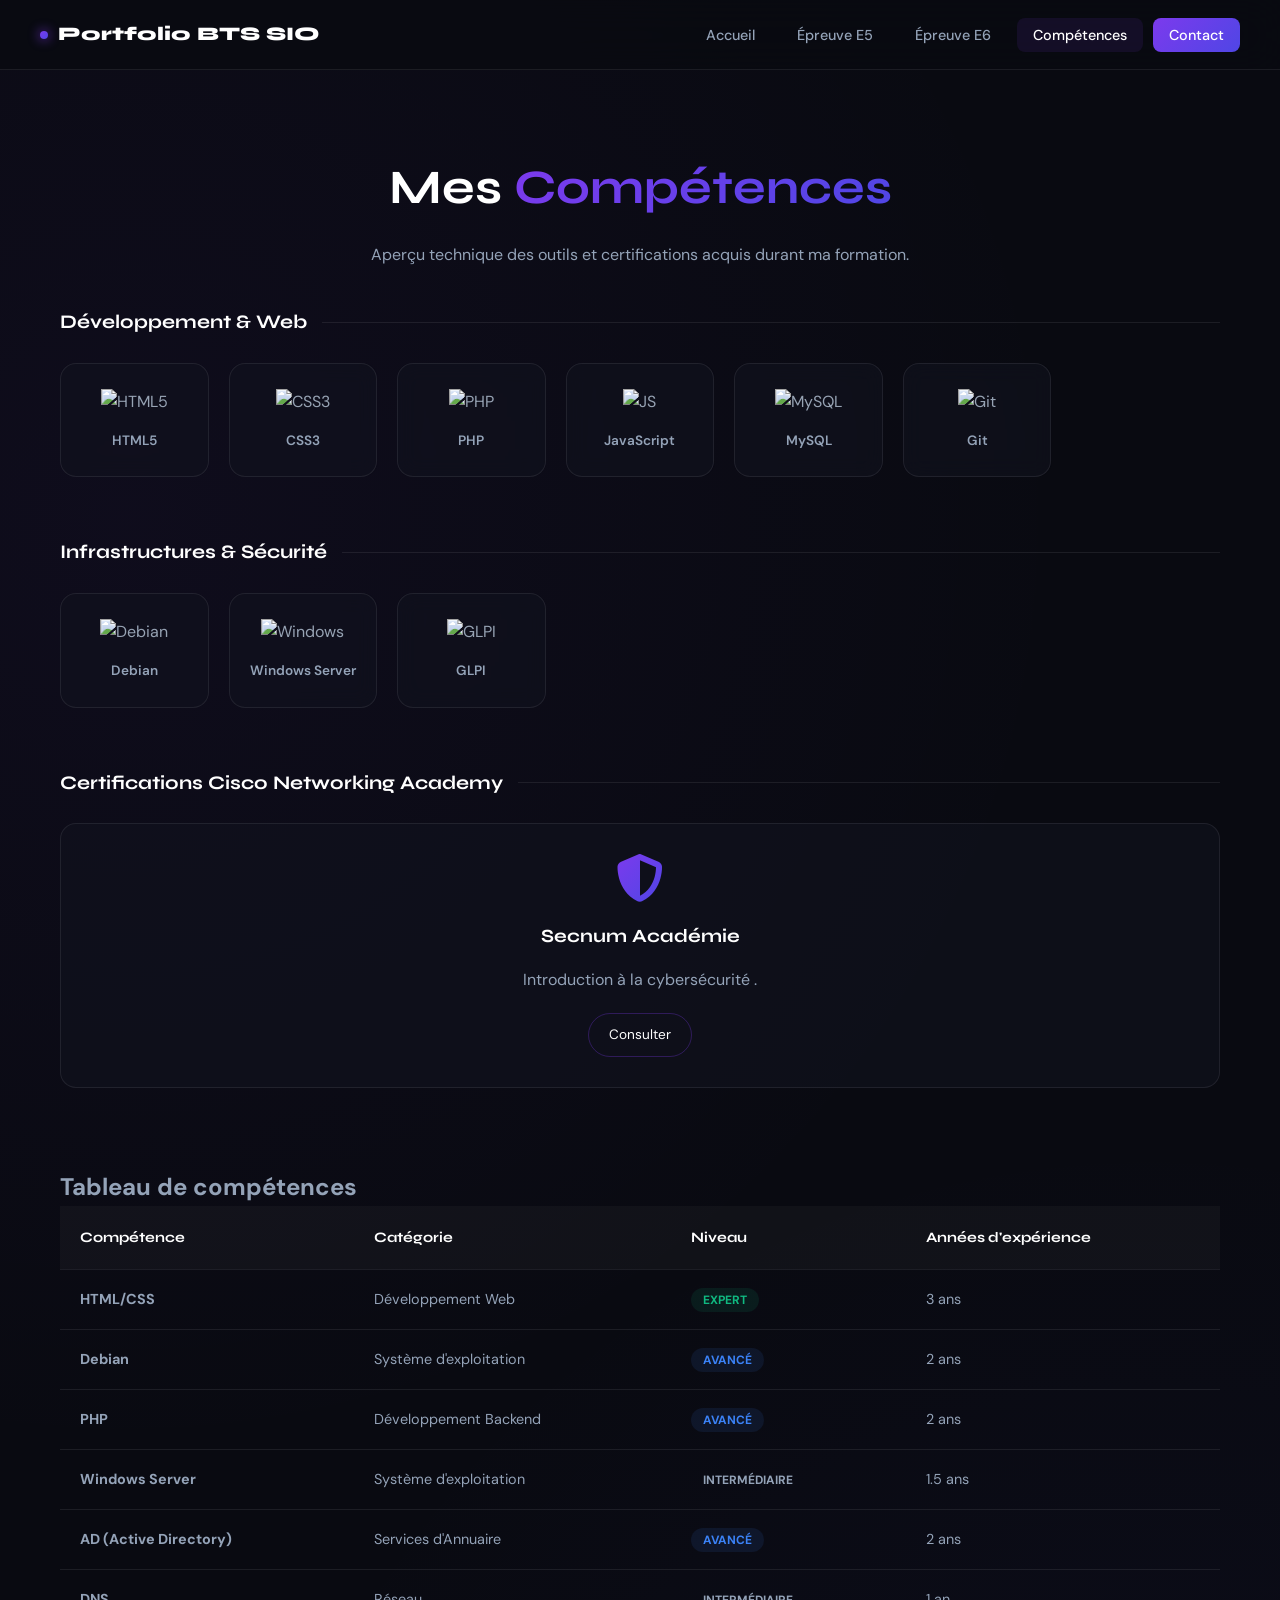
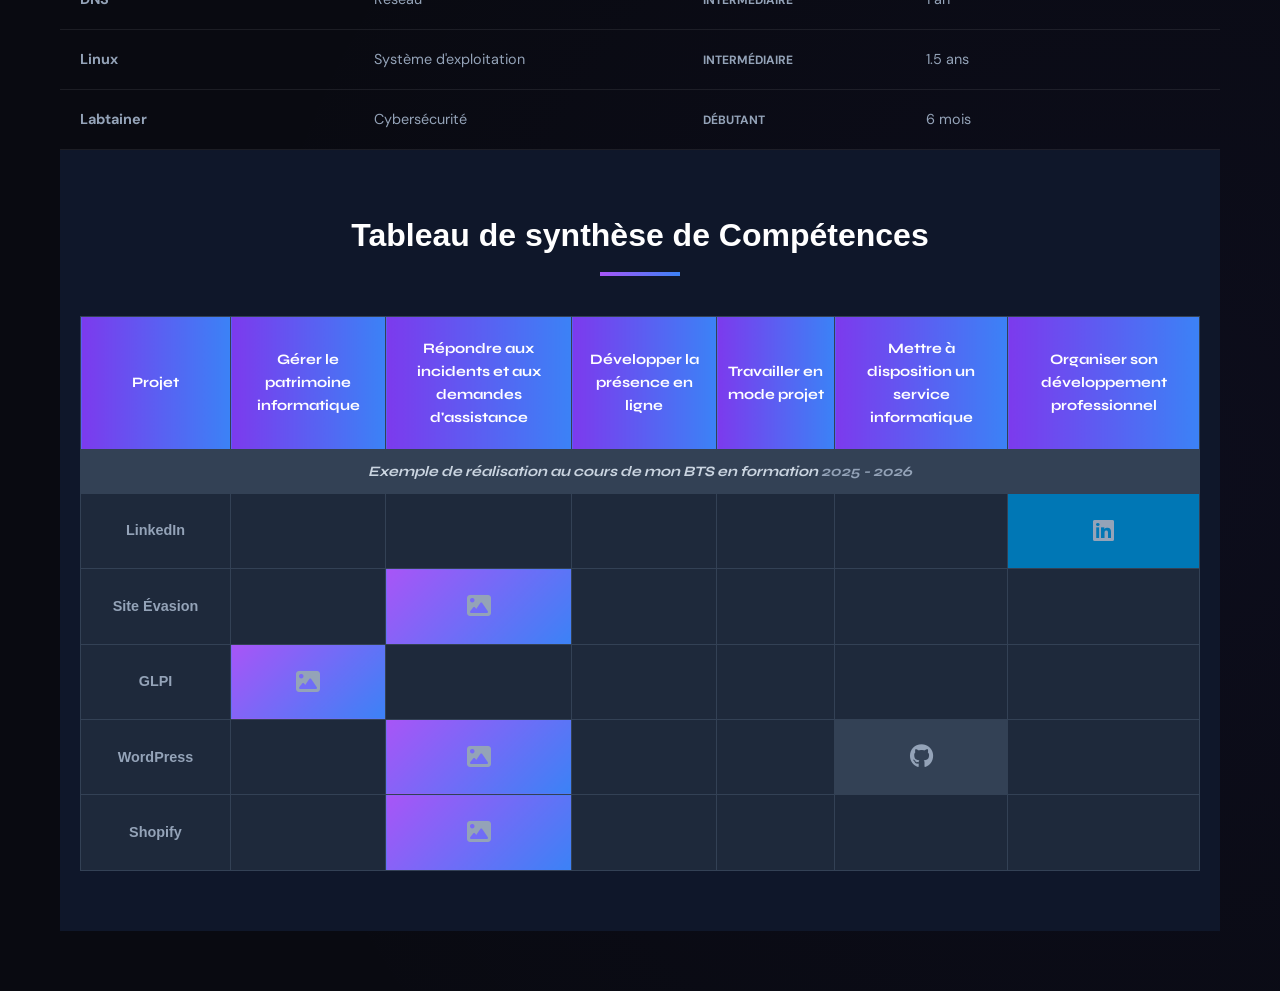
==== commit 235745a8: "bon flm" ====
--- a/Competences.html
+++ b/Competences.html
@@ -4,7 +4,6 @@
     <meta charset="UTF-8">
     <meta name="viewport" content="width=device-width, initial-scale=1.0">
     <title>Compétences | Muhammed T</title>
-    <link rel="stylesheet" href="style.css">
     
     <link href="https://fonts.googleapis.com/css2?family=Syne:wght@700;800&family=DM+Sans:wght@400;500;700&display=swap" rel="stylesheet">
     <link rel="stylesheet" href="https://cdnjs.cloudflare.com/ajax/libs/font-awesome/6.5.0/css/all.min.css">
@@ -236,19 +235,19 @@
 </head>
 <body>
 
-    <header class="Acceuil">
-        <div>
-            <a class="nom" href="">Muhammmed Touray</a>
-        </div>
-        <nav class="menu">
-            <a href="index.html">Accueil</a>
-            <a href="Competences.html">Compétences</a>
-            <a href="Veille_technologique.html">Veille technologique</a>
-            <a href="Contact.html">Contact</a>
-            <a href="projets.html">Epreuve E5</a>
-            <a href="Realisation_pro.html">Epreuve E6</a>
-        </nav>
-    </header>
+    <nav class="navbar">
+        <a href="index.html" class="navbar-logo">
+            <span class="logo-dot"></span>
+            Portfolio BTS SIO
+        </a>
+        <ul class="navbar-links">
+            <li><a href="index.html">Accueil</a></li>
+            <li><a href="Missions.html">Épreuve E5</a></li>
+            <li><a href="projets.html">Épreuve E6</a></li>
+            <li><a href="Competences.html" class="active">Compétences</a></li>
+            <li><a href="Contact.html" class="nav-cta">Contact</a></li>
+        </ul>
+    </nav>
 
     <header class="section-header">
         <div class="container">
@@ -304,28 +303,20 @@
                     <img src="https://glpi-project.org/wp-content/uploads/2021/04/Logo-GLPI-2021.png" alt="GLPI">
                     <span>GLPI</span>
                 </div>
-                <div class="tool-card">
-                    <img src="https://upload.wikimedia.org/wikipedia/commons/thumb/e/e7/Burp_Suite_Logo.png/480px-Burp_Suite_Logo.png" alt="Burp">
-                    <span>BurpSuite</span>
-                </div>
+            
             </div>
         </section>
 
         <section class="tools-category">
-            <h2 class="category-title">Certifications Officielles</h2>
+            <h2 class="category-title">Certifications Cisco Networking Academy</h2>
             <div class="certs-grid">
                 <div class="cert-card">
                     <i class="fas fa-shield-halved cert-icon"></i>
                     <h3>Secnum Académie</h3>
-                    <p style="margin-bottom: 20px;">Mooc de l'ANSSI sur la cybersécurité et l'hygiène informatique.</p>
-                    <a href="#" class="cert-btn">Consulter</a>
-                </div>
-                <div class="cert-card">
-                    <i class="fas fa-fingerprint cert-icon"></i>
-                    <h3>Certification PIX</h3>
-                    <p style="margin-bottom: 20px;">Évaluation des compétences numériques transversales.</p>
-                    <a href="#" class="cert-btn">Consulter</a>
-                </div>
+                    <p style="margin-bottom: 20px;">Introduction à la cybersécurité .</p>
+                    <a href="docs/I2CSUpdate20260506-31-u5negh.pdf" class="cert-btn">Consulter</a>
+                </div>
+                
             </div>
         <section class="skills-section">
     <h2 class="title">Tableau de <span>compétences</span></h2>
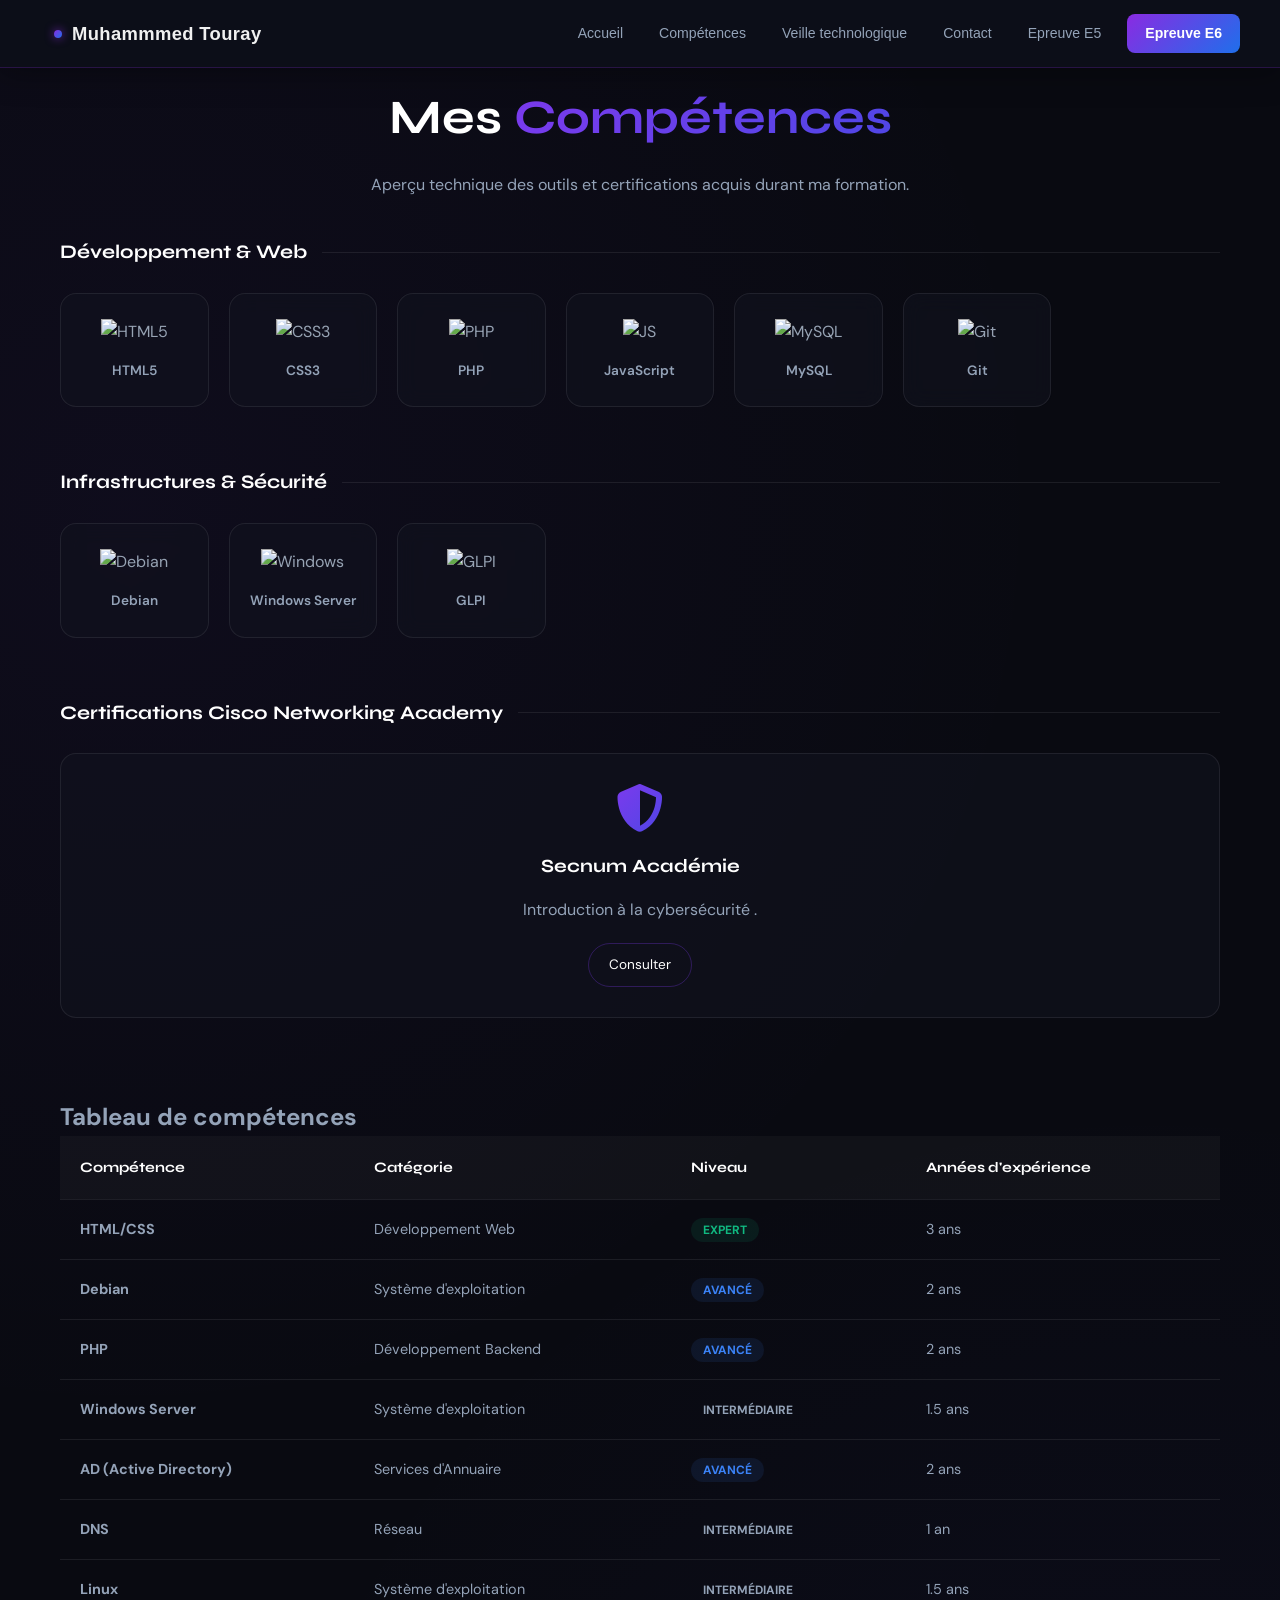
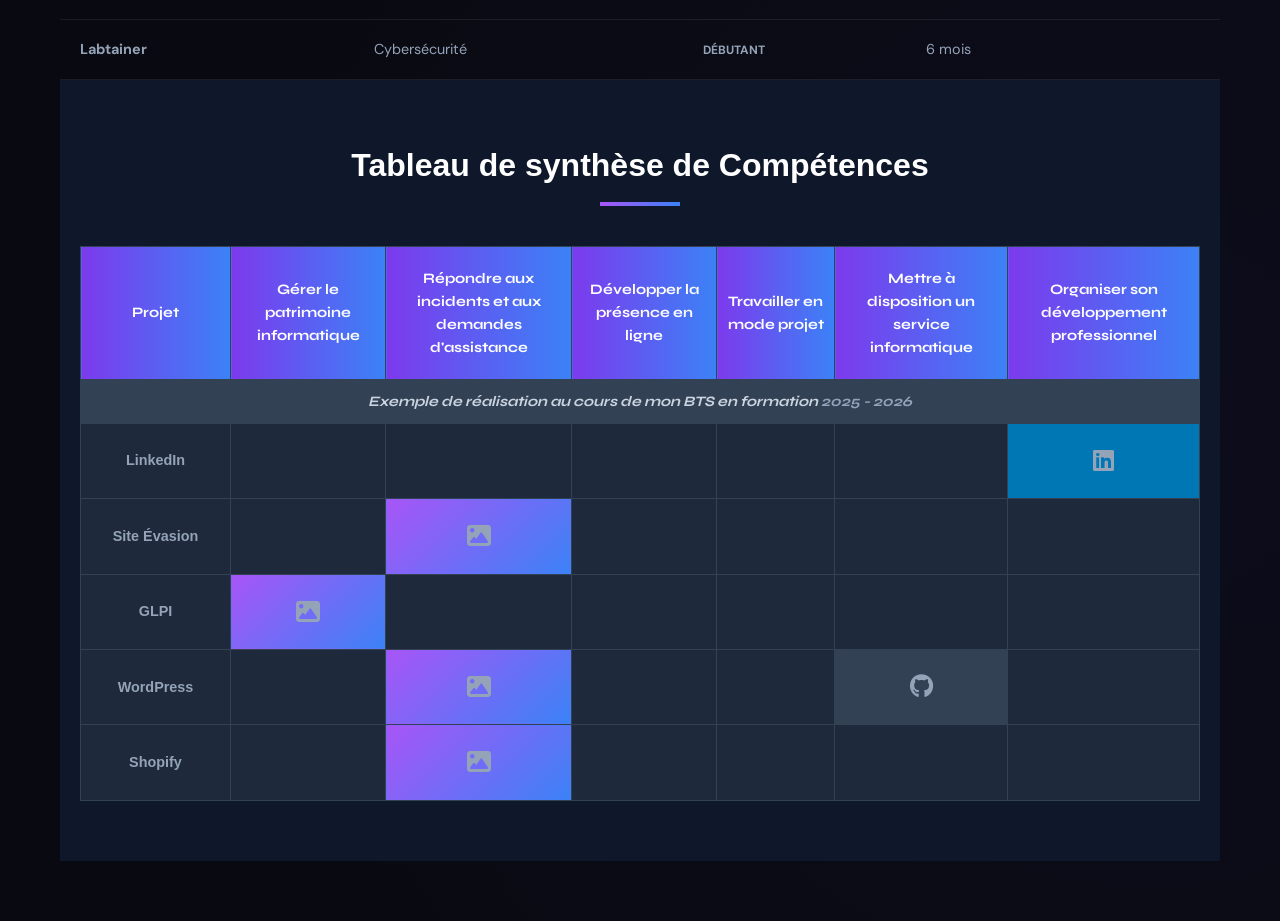
==== commit 813fb9e3: "bah flmm 2" ====
--- a/Competences.html
+++ b/Competences.html
@@ -4,6 +4,7 @@
     <meta charset="UTF-8">
     <meta name="viewport" content="width=device-width, initial-scale=1.0">
     <title>Compétences | Muhammed T</title>
+    <link rel="stylesheet" href="style.css">
     
     <link href="https://fonts.googleapis.com/css2?family=Syne:wght@700;800&family=DM+Sans:wght@400;500;700&display=swap" rel="stylesheet">
     <link rel="stylesheet" href="https://cdnjs.cloudflare.com/ajax/libs/font-awesome/6.5.0/css/all.min.css">
@@ -235,19 +236,19 @@
 </head>
 <body>
 
-    <nav class="navbar">
-        <a href="index.html" class="navbar-logo">
-            <span class="logo-dot"></span>
-            Portfolio BTS SIO
-        </a>
-        <ul class="navbar-links">
-            <li><a href="index.html">Accueil</a></li>
-            <li><a href="Missions.html">Épreuve E5</a></li>
-            <li><a href="projets.html">Épreuve E6</a></li>
-            <li><a href="Competences.html" class="active">Compétences</a></li>
-            <li><a href="Contact.html" class="nav-cta">Contact</a></li>
-        </ul>
-    </nav>
+    <header class="Acceuil">
+        <div>
+            <a class="nom" href="">Muhammmed Touray</a>
+        </div>
+        <nav class="menu">
+            <a href="index.html">Accueil</a>
+            <a href="Competences.html">Compétences</a>
+            <a href="Veille_technologique.html">Veille technologique</a>
+            <a href="Contact.html">Contact</a>
+            <a href="projets.html">Epreuve E5</a>
+            <a href="Realisation_pro.html">Epreuve E6</a>
+        </nav>
+    </header>
 
     <header class="section-header">
         <div class="container">
--- a/style.css
+++ b/style.css
@@ -0,0 +1,1826 @@
+	/* Barre de navigation */
+	
+  /* ═══════════════════════════════════════════
+   HEADER / NAVBAR
+═══════════════════════════════════════════ */
+.Acceuil {
+    position: fixed;
+    top: 0;
+    width: 100%;
+    z-index: 1000;
+    height: 68px;
+    display: flex;
+    align-items: center;
+    justify-content: space-between;
+    padding: 0 40px;
+    background: rgba(13, 15, 26, 0.88);
+    backdrop-filter: blur(20px);
+    -webkit-backdrop-filter: blur(20px);
+    border-bottom: 1px solid rgba(138, 43, 226, 0.22);
+    box-shadow: 0 4px 32px rgba(0, 0, 0, 0.35);
+}
+
+/* Logo / Nom */
+div a.nom {
+    font-family: 'Montserrat', sans-serif;
+    font-size: 1.15rem;
+    font-weight: 700;
+    text-decoration: none;
+    color: #f0f0f0;
+    padding: 8px 14px;
+    border-radius: 8px;
+    letter-spacing: 0.02em;
+    transition: color 0.25s ease, background 0.25s ease;
+    display: flex;
+    align-items: center;
+    gap: 10px;
+}
+
+div a.nom::before {
+    content: '';
+    display: inline-block;
+    width: 8px;
+    height: 8px;
+    border-radius: 50%;
+    background: linear-gradient(135deg, blueviolet, #1f6feb);
+    box-shadow: 0 0 10px rgba(138, 43, 226, 0.8);
+    animation: pulse-dot 2s ease-in-out infinite;
+    flex-shrink: 0;
+}
+
+@keyframes pulse-dot {
+    0%, 100% { transform: scale(1);   opacity: 1; }
+    50%       { transform: scale(1.4); opacity: 0.7; }
+}
+
+.nom:hover {
+    color: #a78bfa;
+    background: rgba(138, 43, 226, 0.12);
+}
+
+/* Menu nav */
+nav.menu {
+    display: flex;
+    align-items: center;
+    gap: 4px;
+}
+
+nav.menu a {
+    float: none;
+    display: flex;
+    align-items: center;
+    padding: 8px 16px;
+    text-decoration: none;
+    color: #94a3b8;
+    font-family: 'Montserrat', sans-serif;
+    font-size: 0.88rem;
+    font-weight: 500;
+    border-radius: 8px;
+    border-right: none;
+    transition: color 0.25s ease, background 0.25s ease;
+    white-space: nowrap;
+}
+
+nav.menu a:hover {
+    color: #f0f0f0;
+    background: rgba(138, 43, 226, 0.15);
+}
+
+nav.menu a.active {
+    color: #f0f0f0;
+    background: rgba(138, 43, 226, 0.2);
+    border: 1px solid rgba(138, 43, 226, 0.6);
+}
+
+/* Dernier lien = bouton CTA */
+nav.menu a:last-child {
+    background: linear-gradient(135deg, blueviolet, #1f6feb);
+    color: white;
+    font-weight: 600;
+    border-radius: 8px;
+    border: none;
+    padding: 8px 18px;
+    margin-left: 6px;
+    transition: opacity 0.2s ease, transform 0.2s ease;
+}
+
+nav.menu a:last-child:hover {
+    opacity: 0.88;
+    transform: translateY(-1px);
+    background: linear-gradient(135deg, blueviolet, #1f6feb);
+}
+
+/* Responsive */
+@media (max-width: 900px) {
+    .Acceuil {
+        padding: 0 20px;
+        flex-wrap: wrap;
+        height: auto;
+        min-height: 68px;
+    }
+
+    nav.menu {
+        display: none; /* tu peux ajouter un hamburger JS si besoin */
+    }
+}
+
+
+
+	/*body page 1*/
+	.intro {
+		background-image: url("images/kill_windows.jpg");
+		background-size: cover;       /* L’image couvre tout l’écran */
+		background-position: center;  /* Centrée */
+		background-repeat: no-repeat; /* Pas de répétition */
+		height: 100vh;                /* Hauteur = 100% de la fenêtre */
+	  
+		display: flex;
+		justify-content: center;
+		align-items: center;
+		padding: 60px;
+		color: #f5f5f5;
+		min-height: 100vh;     /* hauteur écran */
+ 		align-items: center;      /* centre verticalement */
+  		text-align: center;       /* centre le texte */
+	}
+
+
+	.overlay {
+		background: rgba(0,0,0,0.4); /* voile sombre pour contraste */
+		padding: 40px;
+		border-radius: 12px;
+	}
+
+	/*saisis de texte */ 
+	.typing::after {
+		content: "|";
+		margin-left: 6px;
+		animation: blink 1s infinite;
+	}
+
+	@keyframes blink {
+		0%, 50%, 100% { opacity: 1; }
+		25%, 75% { opacity: 0; }
+	}
+
+	.highlight {
+		color: #38bdf8;
+	}
+
+	.typing {
+		transition: opacity 0.8s;
+	}
+
+
+		/* Section Présentation */
+.presentation {
+  display: flex;
+  align-items: flex-start;
+  justify-content: center;
+  gap: 50px;
+  margin: 60px auto;
+  max-width: 1100px;
+  padding: 0 20px;
+}
+
+/* Container de l'image */
+.ellipse-container {
+  width: 300px;
+  height: 480px;
+  overflow: hidden;
+  border: 4px solid darkblue;
+  border-radius: 150px; /* Simplifié ! */
+  flex-shrink: 0;
+  /* Animation flottante */
+  animation: float 4s ease-in-out infinite;
+}
+
+.ellipse-container img {
+  width: 100%;
+  height: 100%;
+  object-fit: cover;
+}
+
+/* Animation flottante */
+@keyframes float {
+  0%, 100% { 
+    transform: translateY(0); 
+  }
+  50% { 
+    transform: translateY(-20px); 
+  }
+}
+
+/* Section About (texte) */
+.about {
+  max-width: 640px;
+  color: #f0f0f0;
+  font-family: 'Montserrat', sans-serif;
+  margin-top: 50px;
+}
+
+/* Titre h3 */
+.about h3 {
+  font-size: 1.8rem;
+  font-weight: 600;
+  margin-bottom: 15px;
+  color: #1f6feb; /* Bleu accent */
+  border-bottom: 2px solid #1f6feb;
+  display: inline-block;
+  padding-bottom: 5px;
+  letter-spacing: 0.5px;
+}
+
+/* Paragraphe */
+.about p {
+  font-size: 1.1rem;
+  line-height: 1.7;
+  color: #9ca3af; /* Gris clair */
+  margin-bottom: 1.5rem;
+}
+
+/* Liste de liens */
+.link {
+  list-style-type: none;
+  padding: 0;
+  display: flex;
+  gap: 20px;
+  margin-top: 50px;
+}
+
+.link li {
+  margin: 0;
+}
+
+.link a {
+  display: inline-block;
+  text-decoration: none;
+  padding: 16px 18px;
+  background-color: blueviolet; /* Garde ta couleur */
+  color: white;
+  border-radius: 150px; /* Simplifié ! */
+  transition: all 0.3s ease;
+}
+
+.link a:hover {
+  background-color: #7b2cbf; /* Violet plus foncé au survol */
+  transform: translateY(-2px);
+  box-shadow: 0 4px 10px rgba(138, 43, 226, 0.4);
+}
+
+/* Responsive - Tablette */
+@media (max-width: 968px) {
+  .presentation {
+    flex-direction: column;
+    align-items: center;
+    text-align: center;
+    gap: 40px;
+  }
+  
+  .ellipse-container {
+    margin: 0;
+  }
+  
+  .about {
+    margin-top: 0;
+  }
+  
+  .link {
+    justify-content: center;
+  }
+}
+
+/* Responsive - Mobile */
+@media (max-width: 576px) {
+  .ellipse-container {
+    width: 250px;
+    height: 400px;
+    border-radius: 125px;
+  }
+  
+  .about h3 {
+    font-size: 1.5rem;
+  }
+  
+  .about p {
+    font-size: 1rem;
+  }
+  
+  .link {
+    flex-direction: column;
+    gap: 15px;
+  }
+  
+  .link a {
+    width: 100%;
+  }
+}
+/* Section BTS */
+.bts {
+  display: flex;
+  align-items: center; /* Centré verticalement ! */
+  justify-content: center;
+  gap: 50px;
+  margin: 60px auto;
+  max-width: 1100px;
+  padding: 0 20px;
+}
+
+/* Container de l'image binaire */
+.binaire {
+  width: 300px;
+  height: 480px;
+  overflow: hidden;
+  border: 4px solid darkblue;
+  border-radius: 150px; /* Simplifié ! */
+  flex-shrink: 0;
+  /* Animation flottante */
+  animation: float 4s ease-in-out infinite;
+}
+
+.binaire img {
+  width: 100%;
+  height: 100%;
+  object-fit: cover;
+}
+
+/* Animation flottante (réutilise celle d'avant) */
+@keyframes float {
+  0%, 100% { 
+    transform: translateY(0); 
+  }
+  50% { 
+    transform: translateY(-20px); 
+  }
+}
+
+/* Section About2 (texte) */
+.about2 {
+  max-width: 640px;
+  color: #f0f0f0;
+  font-family: 'Montserrat', sans-serif;
+}
+
+/* Titre h3 */
+.about2 h3 {
+  font-size: 1.8rem;
+  font-weight: 600;
+  margin-bottom: 15px;
+  color: #1f6feb;
+  border-bottom: 2px solid #1f6feb;
+  display: inline-block;
+  padding-bottom: 5px;
+  letter-spacing: 0.5px;
+}
+
+/* Paragraphe */
+.about2 p {
+  font-size: 1.125rem;
+  line-height: 1.7;
+  color: #9ca3af;
+  margin-bottom: 1.5rem;
+}
+
+/* Responsive - Tablette */
+@media (max-width: 968px) {
+  .bts {
+    flex-direction: column-reverse; /* Texte en haut, image en bas */
+    align-items: center;
+    text-align: center;
+    gap: 40px;
+  }
+}
+
+/* Responsive - Mobile */
+@media (max-width: 576px) {
+  .binaire {
+    width: 250px;
+    height: 400px;
+    border-radius: 125px;
+  }
+  
+  .about2 h3 {
+    font-size: 1.5rem;
+  }
+  
+  .about2 p {
+    font-size: 1rem;
+  }
+}
+
+/***exp pro et parcours scolaire***/
+
+ /* Section Parcours Scolaire */
+.parcours-section {
+  padding: 80px 20px;
+  background: #0f0f1e;
+  position: relative;
+  overflow: hidden;
+}
+
+/* Effet de fond animé */
+.parcours-section::before {
+  content: '';
+  position: absolute;
+  top: 0;
+  left: 0;
+  right: 0;
+  bottom: 0;
+  background: 
+    radial-gradient(circle at 20% 30%, rgba(138, 43, 226, 0.1) 0%, transparent 50%),
+    radial-gradient(circle at 80% 70%, rgba(31, 111, 235, 0.1) 0%, transparent 50%);
+  pointer-events: none;
+}
+
+.parcours-container {
+  max-width: 1200px;
+  margin: 0 auto;
+  position: relative;
+  z-index: 1;
+}
+
+/* Titre principal */
+.parcours-title {
+  font-size: 2.5rem;
+  text-align: center;
+  color: transparent;
+  background: linear-gradient(135deg, blueviolet, #1f6feb);
+  background-clip: text;
+  -webkit-background-clip: text;
+  margin-bottom: 80px;
+  font-weight: 700;
+  letter-spacing: 1px;
+}
+
+/* Timeline centrale */
+.timeline {
+  position: relative;
+  padding: 40px 0;
+}
+
+/* Ligne centrale verticale */
+.timeline::before {
+  content: '';
+  position: absolute;
+  left: 50%;
+  transform: translateX(-50%);
+  top: 0;
+  bottom: 0;
+  width: 4px;
+  background: linear-gradient(180deg, 
+    blueviolet 0%, 
+    #1f6feb 50%, 
+    blueviolet 100%
+  );
+  box-shadow: 0 0 20px rgba(138, 43, 226, 0.5);
+}
+
+/* Item de parcours */
+.parcours-item {
+  position: relative;
+  margin-bottom: 60px;
+  width: 100%;
+  display: flex;
+  opacity: 0;
+  animation: fadeInUp 0.8s ease forwards;
+}
+
+/* Animation d'apparition */
+@keyframes fadeInUp {
+  from {
+    opacity: 0;
+    transform: translateY(30px);
+  }
+  to {
+    opacity: 1;
+    transform: translateY(0);
+  }
+}
+
+/* Délai d'animation pour chaque item */
+.parcours-item:nth-child(1) { animation-delay: 0.2s; }
+.parcours-item:nth-child(2) { animation-delay: 0.4s; }
+.parcours-item:nth-child(3) { animation-delay: 0.6s; }
+
+/* Items à gauche */
+.parcours-item.left {
+  justify-content: flex-start;
+}
+
+.parcours-item.left .parcours-content {
+  margin-right: 55%;
+  text-align: right;
+}
+
+/* Items à droite */
+.parcours-item.right {
+  justify-content: flex-end;
+}
+
+.parcours-item.right .parcours-content {
+  margin-left: 55%;
+  text-align: left;
+}
+
+/* Contenu de la carte */
+.parcours-content {
+  background: linear-gradient(135deg, rgba(138, 43, 226, 0.1), rgba(31, 111, 235, 0.1));
+  backdrop-filter: blur(10px);
+  border: 2px solid transparent;
+  background-clip: padding-box;
+  border-radius: 15px;
+  padding: 30px;
+  width: 45%;
+  position: relative;
+  transition: all 0.4s cubic-bezier(0.175, 0.885, 0.32, 1.275);
+  box-shadow: 0 8px 32px rgba(0, 0, 0, 0.3);
+}
+
+/* Bordure animée au hover */
+.parcours-content::before {
+  content: '';
+  position: absolute;
+  inset: -2px;
+  border-radius: 15px;
+  padding: 2px;
+  background: linear-gradient(135deg, blueviolet, #1f6feb);
+  -webkit-mask: linear-gradient(#fff 0 0) content-box, linear-gradient(#fff 0 0);
+  mask: linear-gradient(#fff 0 0) content-box, linear-gradient(#fff 0 0);
+  -webkit-mask-composite: xor;
+  mask-composite: exclude;
+  opacity: 0;
+  transition: opacity 0.4s;
+}
+
+.parcours-content:hover::before {
+  opacity: 1;
+}
+
+.parcours-content:hover {
+  transform: scale(1.05);
+  box-shadow: 0 15px 50px rgba(138, 43, 226, 0.4);
+}
+
+/* Point central sur la timeline */
+.parcours-item::before {
+  content: '';
+  position: absolute;
+  left: 50%;
+  transform: translateX(-50%);
+  top: 30px;
+  width: 20px;
+  height: 20px;
+  background: linear-gradient(135deg, blueviolet, #1f6feb);
+  border: 4px solid #0f0f1e;
+  border-radius: 50%;
+  z-index: 2;
+  box-shadow: 0 0 20px rgba(138, 43, 226, 0.8);
+  transition: all 0.3s;
+}
+
+.parcours-item:hover::before {
+  transform: translateX(-50%) scale(1.3);
+  box-shadow: 0 0 30px rgba(138, 43, 226, 1);
+}
+
+/* Flèche pointant vers le centre */
+.parcours-item.left::after {
+  content: '';
+  position: absolute;
+  right: 45%;
+  top: 35px;
+  width: 0;
+  height: 0;
+  border-top: 10px solid transparent;
+  border-bottom: 10px solid transparent;
+  border-left: 15px solid rgba(138, 43, 226, 0.3);
+}
+
+.parcours-item.right::after {
+  content: '';
+  position: absolute;
+  left: 45%;
+  top: 35px;
+  width: 0;
+  height: 0;
+  border-top: 10px solid transparent;
+  border-bottom: 10px solid transparent;
+  border-right: 15px solid rgba(31, 111, 235, 0.3);
+}
+
+/* Période */
+.parcours-period {
+  display: inline-block;
+  background: linear-gradient(135deg, blueviolet, #1f6feb);
+  color: white;
+  padding: 8px 20px;
+  border-radius: 25px;
+  font-size: 0.9rem;
+  font-weight: 700;
+  margin-bottom: 15px;
+  box-shadow: 0 4px 15px rgba(138, 43, 226, 0.4);
+}
+
+/* Diplôme */
+.parcours-diploma {
+  font-size: 1.6rem;
+  color: #f0f0f0;
+  margin-bottom: 10px;
+  font-weight: 700;
+}
+
+/* École */
+.parcours-school {
+  display: inline-block;
+  color: #1f6feb;
+  font-size: 1.1rem;
+  margin-bottom: 15px;
+  text-decoration: none;
+  font-weight: 600;
+  position: relative;
+  transition: color 0.3s;
+}
+
+.parcours-school::after {
+  content: '';
+  position: absolute;
+  bottom: -3px;
+  left: 0;
+  width: 0;
+  height: 2px;
+  background: linear-gradient(90deg, blueviolet, #1f6feb);
+  transition: width 0.3s;
+}
+
+.parcours-school:hover {
+  color: blueviolet;
+}
+
+.parcours-school:hover::after {
+  width: 100%;
+}
+
+/* Description */
+.parcours-description {
+  font-size: 1rem;
+  line-height: 1.7;
+  color: #b0b0b0;
+}
+
+/* Responsive - Tablette */
+@media (max-width: 968px) {
+  .timeline::before {
+    left: 30px;
+  }
+
+  .parcours-item {
+    justify-content: flex-start !important;
+  }
+
+  .parcours-item.left .parcours-content,
+  .parcours-item.right .parcours-content {
+    margin-left: 80px;
+    margin-right: 0;
+    width: calc(100% - 100px);
+    text-align: left;
+  }
+
+  .parcours-item::before {
+    left: 30px;
+    transform: translateX(0);
+  }
+
+  .parcours-item:hover::before {
+    transform: scale(1.3);
+  }
+
+  .parcours-item.left::after,
+  .parcours-item.right::after {
+    left: 50px;
+    right: auto;
+    border-left: none;
+    border-right: 15px solid rgba(138, 43, 226, 0.3);
+  }
+}
+
+/* Responsive - Mobile */
+@media (max-width: 576px) {
+  .parcours-title {
+    font-size: 1.8rem;
+  }
+
+  .timeline::before {
+    left: 20px;
+  }
+
+  .parcours-item::before {
+    left: 20px;
+    width: 16px;
+    height: 16px;
+  }
+
+  .parcours-item.left .parcours-content,
+  .parcours-item.right .parcours-content {
+    margin-left: 60px;
+    width: calc(100% - 75px);
+    padding: 20px;
+  }
+
+  .parcours-item.left::after,
+  .parcours-item.right::after {
+    left: 38px;
+  }
+
+  .parcours-diploma {
+    font-size: 1.3rem;
+  }
+
+  .parcours-description {
+    font-size: 0.95rem;
+  }
+}
+
+  /* Section Expériences */
+.experiences-section {
+  padding: 80px 20px;
+  background: linear-gradient(135deg, #16213e 0%, #1a1a2e 100%);
+  font-family: 'Montserrat', sans-serif;
+}
+
+.experiences-container {
+  max-width: 1200px;
+  margin: 0 auto;
+}
+
+/* Titre principal */
+.experiences-title {
+  font-size: 2.5rem;
+  text-align: center;
+  color: #f0f0f0;
+  margin-bottom: 60px;
+  position: relative;
+  padding-bottom: 15px;
+}
+
+.experiences-title::after {
+  content: '';
+  position: absolute;
+  bottom: 0;
+  left: 50%;
+  transform: translateX(-50%);
+  width: 100px;
+  height: 4px;
+  background: linear-gradient(90deg, blueviolet, #1f6feb);
+  border-radius: 2px;
+}
+
+/* Timeline container */
+.timeline {
+  position: relative;
+  padding-left: 50px;
+}
+
+/* Ligne verticale */
+.timeline::before {
+  content: '';
+  position: absolute;
+  left: 20px;
+  top: 0;
+  bottom: 0;
+  width: 3px;
+  background: linear-gradient(180deg, blueviolet, #1f6feb);
+}
+
+/* Carte d'expérience */
+.experience-card {
+  position: relative;
+  background-color: rgba(255, 255, 255, 0.05);
+  border-radius: 12px;
+  padding: 30px;
+  margin-bottom: 40px;
+  border-left: 4px solid blueviolet;
+  transition: all 0.3s;
+}
+
+.experience-card:hover {
+  transform: translateX(10px);
+  box-shadow: 0 10px 30px rgba(138, 43, 226, 0.3);
+  background-color: rgba(255, 255, 255, 0.08);
+}
+
+/* Point sur la timeline */
+.experience-card::before {
+  content: '';
+  position: absolute;
+  left: -54px;
+  top: 35px;
+  width: 16px;
+  height: 16px;
+  background-color: blueviolet;
+  border: 4px solid #1a1a2e;
+  border-radius: 50%;
+  box-shadow: 0 0 0 3px blueviolet;
+}
+
+/* Période */
+.experience-period {
+  display: inline-block;
+  background-color: blueviolet;
+  color: white;
+  padding: 6px 15px;
+  border-radius: 20px;
+  font-size: 0.9rem;
+  font-weight: 600;
+  margin-bottom: 15px;
+}
+
+/* Titre de l'expérience */
+.experience-title {
+  font-size: 1.5rem;
+  color: #1f6feb;
+  margin-bottom: 10px;
+  font-weight: 600;
+}
+
+/* Entreprise */
+.experience-company {
+  font-size: 1.1rem;
+  color: #f0f0f0;
+  margin-bottom: 15px;
+  font-weight: 500;
+}
+
+/* Description */
+.experience-description {
+  font-size: 1.05rem;
+  line-height: 1.7;
+  color: #9ca3af;
+  margin-bottom: 15px;
+}
+
+/* Tag de type de stage */
+.experience-tag {
+  display: inline-block;
+  background-color: rgba(31, 111, 235, 0.2);
+  color: #1f6feb;
+  padding: 5px 12px;
+  border-radius: 15px;
+  font-size: 0.85rem;
+  margin-top: 10px;
+}
+
+/* Responsive - Tablette */
+@media (max-width: 768px) {
+  .timeline {
+    padding-left: 30px;
+  }
+
+  .timeline::before {
+    left: 10px;
+  }
+
+  .experience-card::before {
+    left: -44px;
+  }
+
+  .experiences-title {
+    font-size: 2rem;
+  }
+
+  .experience-title {
+    font-size: 1.3rem;
+  }
+}
+
+/* Responsive - Mobile */
+@media (max-width: 576px) {
+  .experiences-section {
+    padding: 50px 15px;
+  }
+
+  .experiences-title {
+    font-size: 1.6rem;
+  }
+
+  .experience-card {
+    padding: 20px;
+  }
+
+  .timeline {
+    padding-left: 25px;
+  }
+
+  .timeline::before {
+    left: 8px;
+  }
+
+  .experience-card::before {
+    left: -42px;
+    width: 12px;
+    height: 12px;
+  }
+
+  .experience-description {
+    font-size: 0.95rem;
+  }
+}
+
+/* Section Parcours - SANS barre centrale */
+        .parcours-section {
+            padding: 80px 20px;
+            background: linear-gradient(135deg, #1a1a2e 0%, #16213e 100%);
+            font-family: 'Montserrat', sans-serif;
+        }
+
+        .parcours-container {
+            max-width: 1200px;
+            margin: 0 auto;
+        }
+
+        /* Titre principal */
+        .parcours-title {
+            font-size: 2.5rem;
+            text-align: center;
+            color: #f0f0f0;
+            margin-bottom: 80px;
+            position: relative;
+            padding-bottom: 15px;
+        }
+
+        .parcours-title::after {
+            content: '';
+            position: absolute;
+            bottom: 0;
+            left: 50%;
+            transform: translateX(-50%);
+            width: 100px;
+            height: 4px;
+            background: linear-gradient(90deg, #1f6feb, blueviolet);
+            border-radius: 2px;
+        }
+
+        /* Grid des parcours */
+        .parcours-grid {
+            display: grid;
+            grid-template-columns: 1fr 1fr;
+            gap: 40px;
+        }
+
+        /* Item de parcours */
+        .parcours-item {
+            position: relative;
+        }
+
+        /* Contenu de la carte */
+        .parcours-content {
+            background-color: rgba(255, 255, 255, 0.05);
+            border-radius: 12px;
+            padding: 30px;
+            transition: all 0.3s;
+            height: 100%;
+        }
+
+        .parcours-item:nth-child(1) .parcours-content {
+            border-left: 4px solid #1f6feb;
+        }
+
+        .parcours-item:nth-child(2) .parcours-content {
+            border-left: 4px solid blueviolet;
+        }
+
+        .parcours-item:nth-child(3) .parcours-content {
+            border-left: 4px solid #1f6feb;
+        }
+
+        .parcours-content:hover {
+            transform: translateY(-5px);
+            box-shadow: 0 10px 30px rgba(31, 111, 235, 0.3);
+            background-color: rgba(255, 255, 255, 0.08);
+        }
+
+        /* Période */
+        .parcours-period {
+            display: inline-block;
+            background-color: #1f6feb;
+            color: white;
+            padding: 6px 15px;
+            border-radius: 20px;
+            font-size: 0.9rem;
+            font-weight: 600;
+            margin-bottom: 12px;
+        }
+
+        /* Titre du diplôme */
+        .parcours-diploma {
+            font-size: 1.6rem;
+            color: #f0f0f0;
+            margin-bottom: 12px;
+            font-weight: 600;
+            margin-top: 0;
+        }
+
+        /* Lien école */
+        .parcours-school {
+            display: inline-block;
+            color: blueviolet;
+            text-decoration: none;
+            font-size: 1.1rem;
+            font-weight: 500;
+            margin-bottom: 15px;
+            transition: color 0.3s;
+        }
+
+        .parcours-school:hover {
+            color: #1f6feb;
+            text-decoration: underline;
+        }
+
+        /* Description */
+        .parcours-description {
+            font-size: 1.05rem;
+            line-height: 1.7;
+            color: #9ca3af;
+            margin-bottom: 0;
+        }
+
+        /* Responsive - Tablette et Mobile */
+        @media (max-width: 968px) {
+            .parcours-grid {
+                grid-template-columns: 1fr;
+            }
+        }
+
+        @media (max-width: 576px) {
+            .parcours-section {
+                padding: 50px 15px;
+            }
+
+            .parcours-title {
+                font-size: 1.8rem;
+                margin-bottom: 50px;
+            }
+
+            .parcours-content {
+                padding: 20px;
+            }
+
+            .parcours-diploma {
+                font-size: 1.3rem;
+            }
+        }
+
+        {
+            margin: 0;
+            padding: 0;
+            box-sizing: border-box;
+        }
+
+        body {
+            font-family: 'Montserrat', sans-serif;
+            background-color: 	#f5f5f5;
+            color: #f0f0f0;
+        }
+
+        /* Titre principal des options */
+        .option-separe{
+        	background-color: #1a1a2e;
+        }
+        .options-title {
+            text-align: center;
+            font-size: 2rem;
+            color: #1f6feb;
+            margin: 60px 0 50px 0;
+            padding-bottom: 10px;
+            border-bottom: 3px solid #1f6feb;
+            display: inline-block;
+            width: 100%;
+        }
+
+        /* Container des deux options */
+        .options-container {
+            display: grid;
+            grid-template-columns: 1fr 1fr;
+            gap: 40px;
+            max-width: 1200px;
+            margin: 0 auto;
+            padding: 0 20px;
+        }
+
+        /* Carte d'option */
+        .option-card {
+            background-color: rgba(255, 255, 255, 0.05);
+            border-radius: 12px;
+            padding: 35px;
+            border-top: 5px solid blueviolet;
+            transition: transform 0.3s, box-shadow 0.3s;
+        }
+
+        .option-card:hover {
+            transform: translateY(-5px);
+            box-shadow: 0 10px 30px rgba(138, 43, 226, 0.3);
+        }
+
+        /* Titre de l'option */
+        .option-name {
+            font-size: 1.8rem;
+            color: blueviolet;
+            margin-bottom: 20px;
+            font-style: italic;
+            text-align: center;
+        }
+
+        /* Description de l'option */
+        .option-description {
+            font-size: 1.05rem;
+            line-height: 1.7;
+            color: #9ca3af;
+            margin-bottom: 30px;
+        }
+
+        /* Sous-titre métiers */
+        .metiers-title {
+            font-size: 1.2rem;
+            color: #1f6feb;
+            margin-bottom: 15px;
+            font-weight: 600;
+        }
+
+        /* Liste des métiers */
+        .metiers-list {
+            list-style: none;
+        }
+
+        .metier-item {
+            margin-bottom: 10px;
+        }
+
+        /* Bouton accordéon pour chaque métier */
+        .metier-button {
+            width: 100%;
+            background-color: rgba(138, 43, 226, 0.2);
+            border: 2px solid blueviolet;
+            color: #f0f0f0;
+            padding: 12px 15px;
+            text-align: left;
+            cursor: pointer;
+            border-radius: 8px;
+            font-size: 1rem;
+            font-style: italic;
+            transition: all 0.3s;
+            display: flex;
+            justify-content: space-between;
+            align-items: center;
+        }
+
+        .metier-button:hover {
+            background-color: rgba(138, 43, 226, 0.4);
+        }
+
+        .metier-button.active {
+            background-color: blueviolet;
+            color: white;
+        }
+
+        /* Icône flèche */
+        .arrow {
+            transition: transform 0.3s;
+            font-size: 1.2rem;
+        }
+
+        .metier-button.active .arrow {
+            transform: rotate(180deg);
+        }
+
+        /* Contenu caché du métier */
+        .metier-content {
+            max-height: 0;
+            overflow: hidden;
+            transition: max-height 0.3s ease;
+            background-color: rgba(255, 255, 255, 0.03);
+            border-radius: 0 0 8px 8px;
+            margin-top: -8px;
+        }
+
+        .metier-content.active {
+            max-height: 300px;
+            padding: 15px;
+            border: 2px solid blueviolet;
+            border-top: none;
+        }
+
+        .metier-content p {
+            color: #c9d1d9;
+            line-height: 1.6;
+            font-size: 0.95rem;
+        }
+
+        /* Responsive */
+        @media (max-width: 968px) {
+            .options-container {
+                grid-template-columns: 1fr;
+            }
+        }
+
+        @media (max-width: 576px) {
+            .options-title {
+                font-size: 1.5rem;
+            }
+
+            .option-name {
+                font-size: 1.5rem;
+            }
+
+            .option-card {
+                padding: 25px 20px;
+            }
+        }
+
+
+	/*Page compétence*/
+	
+
+
+/*page Contact*/
+
+/* Section principale */
+.contact-section {
+  padding: 60px 20px;
+  background-color: #f9f9f9;
+}
+
+.contact-container {
+  max-width: 1200px;
+  margin: 0 auto;
+}
+
+/* Titre */
+.contact-title {
+  font-size: 2.5rem;
+  text-align: center;
+  margin-bottom: 50px;
+  color: #333;
+}
+
+.contact-title span {
+  color: #007bff;
+}
+
+/* Grille principale */
+.contact-grid {
+  display: grid;
+  grid-template-columns: 1fr 1fr;
+  gap: 40px;
+}
+
+/* Carte d'informations */
+.contact-info {
+  background: white;
+  padding: 30px;
+  border-radius: 8px;
+  box-shadow: 0 2px 10px rgba(0,0,0,0.1);
+}
+
+.contact-info-title {
+  font-size: 1.8rem;
+  margin-bottom: 15px;
+  color: #333;
+}
+
+.contact-info-description {
+  color: #666;
+  line-height: 1.6;
+}
+
+/* Liste des contacts */
+.contact-list {
+  display: grid;
+  gap: 15px;
+  margin-top: 30px;
+}
+
+.contact-item {
+  padding: 15px;
+  background: #f5f5f5;
+  border-radius: 6px;
+  border-left: 3px solid #007bff;
+}
+
+.contact-item h4 {
+  font-size: 1.1rem;
+  margin-bottom: 8px;
+  color: #555;
+}
+
+.contact-item p {
+  color: #666;
+  margin: 0;
+}
+
+/* Réseaux sociaux */
+.social-section {
+  margin-top: 25px;
+}
+
+.social-section h4 {
+  font-size: 1.1rem;
+  color: #555;
+}
+
+/* Formulaire */
+.contact-form {
+  background: white;
+  padding: 30px;
+  border-radius: 8px;
+  box-shadow: 0 2px 10px rgba(0,0,0,0.1);
+}
+
+.form-group {
+  margin-bottom: 20px;
+}
+
+.form-label {
+  display: block;
+  margin-bottom: 8px;
+  color: #333;
+  font-weight: 500;
+}
+
+.form-input {
+  width: 100%;
+  padding: 12px;
+  border: 1px solid #ddd;
+  border-radius: 4px;
+  font-size: 1rem;
+  transition: border-color 0.3s;
+}
+
+.form-input:focus {
+  outline: none;
+  border-color: #007bff;
+}
+
+.form-textarea {
+  width: 100%;
+  padding: 12px;
+  border: 1px solid #ddd;
+  border-radius: 4px;
+  font-size: 1rem;
+  resize: vertical;
+  transition: border-color 0.3s;
+}
+
+.form-textarea:focus {
+  outline: none;
+  border-color: #007bff;
+}
+
+.btn-submit {
+  width: 100%;
+  padding: 15px;
+  background-color: #007bff;
+  color: white;
+  border: none;
+  border-radius: 4px;
+  font-size: 1.1rem;
+  cursor: pointer;
+  transition: background-color 0.3s;
+}
+
+.btn-submit:hover {
+  background-color: #0056b3;
+}
+
+/* Responsive */
+@media (max-width: 768px) {
+  .contact-grid {
+    grid-template-columns: 1fr;
+  }
+  
+  .contact-title {
+    font-size: 2rem;
+  }
+}
+
+
+/* Section Veille Technologique */
+.veille-section {
+  padding: 80px 20px;
+  background: linear-gradient(135deg, #1a1a2e 0%, #16213e 100%);
+  font-family: 'Montserrat', sans-serif;
+}
+
+.veille-container {
+  max-width: 1200px;
+  margin: 0 auto;
+}
+
+/* Introduction */
+.veille-intro {
+  text-align: center;
+  margin-bottom: 60px;
+}
+
+.veille-title {
+  font-size: 2.5rem;
+  color: #f0f0f0;
+  margin-bottom: 25px;
+}
+
+.veille-title span {
+  color: #1f6feb;
+  border-bottom: 3px solid #1f6feb;
+  padding-bottom: 5px;
+}
+
+.veille-description {
+  font-size: 1.1rem;
+  line-height: 1.8;
+  color: #9ca3af;
+  max-width: 900px;
+  margin: 0 auto;
+}
+
+/* Outils de veille */
+.veille-tools {
+  background-color: rgba(255, 255, 255, 0.05);
+  padding: 30px;
+  border-radius: 12px;
+  margin-bottom: 50px;
+  border-left: 4px solid #1f6feb;
+}
+
+.section-subtitle {
+  font-size: 1.6rem;
+  color: #1f6feb;
+  margin-bottom: 20px;
+}
+
+.tools-list {
+  display: flex;
+  gap: 15px;
+  flex-wrap: wrap;
+}
+
+.tool-badge {
+  background-color: blueviolet;
+  color: white;
+  padding: 10px 20px;
+  border-radius: 25px;
+  font-size: 1rem;
+  font-weight: 500;
+  transition: transform 0.3s, box-shadow 0.3s;
+}
+
+.tool-badge:hover {
+  transform: translateY(-3px);
+  box-shadow: 0 5px 15px rgba(138, 43, 226, 0.4);
+}
+
+/* Sujets de veille */
+.veille-topics {
+  margin-top: 50px;
+}
+
+.veille-topics > .section-subtitle {
+  text-align: center;
+  margin-bottom: 40px;
+  font-size: 2rem;
+}
+
+/* Carte de sujet */
+.topic-card {
+  background-color: rgba(255, 255, 255, 0.05);
+  border-radius: 12px;
+  padding: 35px;
+  margin-bottom: 30px;
+  border-left: 5px solid #1f6feb;
+  transition: transform 0.3s, box-shadow 0.3s;
+}
+
+.topic-card:hover {
+  transform: translateX(5px);
+  box-shadow: 0 10px 30px rgba(31, 111, 235, 0.2);
+}
+
+/* Header du sujet */
+.topic-header {
+  display: flex;
+  align-items: center;
+  gap: 20px;
+  margin-bottom: 25px;
+}
+
+.topic-number {
+  font-size: 2.5rem;
+  font-weight: 700;
+  color: #1f6feb;
+  opacity: 0.3;
+}
+
+.topic-title {
+  font-size: 1.5rem;
+  color: #f0f0f0;
+  font-weight: 600;
+  margin: 0;
+}
+
+/* Contenu du sujet */
+.topic-content p {
+  font-size: 1.05rem;
+  line-height: 1.8;
+  color: #9ca3af;
+  margin-bottom: 20px;
+}
+
+.topic-intro {
+  color: #c9d1d9 !important;
+  font-weight: 500;
+  font-size: 1.1rem !important;
+}
+
+/* Responsive - Tablette */
+@media (max-width: 768px) {
+  .veille-title {
+    font-size: 2rem;
+  }
+  
+  .topic-header {
+    flex-direction: column;
+    align-items: flex-start;
+    gap: 10px;
+  }
+  
+  .topic-number {
+    font-size: 2rem;
+  }
+  
+  .topic-title {
+    font-size: 1.3rem;
+  }
+}
+
+/* Responsive - Mobile */
+@media (max-width: 576px) {
+  .veille-section {
+    padding: 50px 15px;
+  }
+  
+  .veille-title {
+    font-size: 1.6rem;
+  }
+  
+  .veille-description {
+    font-size: 1rem;
+  }
+  
+  .topic-card {
+    padding: 25px 20px;
+  }
+  
+  .topic-content p {
+    font-size: 0.95rem;
+  }
+}
+
+       * {
+            margin: 0;
+            padding: 0;
+            box-sizing: border-box;
+        }
+
+        body {
+            font-family: 'Montserrat', sans-serif;
+            background-color: #1a1a2e;
+            min-height: 100vh;
+        }
+
+        /* Footer */
+        .footer {
+            background: linear-gradient(135deg, #0f0f1e 0%, #1a1a2e 100%);
+            color: #f0f0f0;
+            padding: 60px 20px 20px;
+            margin-top: auto;
+            border-top: 3px solid blueviolet;
+            position: relative;
+        }
+
+        .footer::before {
+            content: '';
+            position: absolute;
+            top: 0;
+            left: 0;
+            right: 0;
+            height: 3px;
+            background: linear-gradient(90deg, blueviolet, #1f6feb, blueviolet);
+        }
+
+        .footer-container {
+            max-width: 1200px;
+            margin: 0 auto;
+            display: grid;
+            grid-template-columns: 2fr 1fr 1fr;
+            gap: 40px;
+        }
+
+        /* Colonne À propos */
+        .footer-about h3 {
+            font-size: 1.5rem;
+            color: #1f6feb;
+            margin-bottom: 15px;
+        }
+
+        .footer-about p {
+            color: #9ca3af;
+            line-height: 1.7;
+            margin-bottom: 20px;
+        }
+
+        /* Réseaux sociaux */
+        .social-links {
+            display: flex;
+            gap: 15px;
+        }
+
+        .social-link {
+            width: 40px;
+            height: 40px;
+            background-color: rgba(138, 43, 226, 0.2);
+            border: 2px solid blueviolet;
+            border-radius: 50%;
+            display: flex;
+            align-items: center;
+            justify-content: center;
+            color: blueviolet;
+            text-decoration: none;
+            font-size: 1.2rem;
+            transition: all 0.3s;
+        }
+
+        .social-link:hover {
+            background-color: blueviolet;
+            color: white;
+            transform: translateY(-3px);
+            box-shadow: 0 5px 15px rgba(138, 43, 226, 0.4);
+        }
+
+        /* Colonne Navigation */
+        .footer-links h4 {
+            font-size: 1.2rem;
+            color: #f0f0f0;
+            margin-bottom: 20px;
+            position: relative;
+            padding-bottom: 10px;
+        }
+
+        .footer-links h4::after {
+            content: '';
+            position: absolute;
+            bottom: 0;
+            left: 0;
+            width: 40px;
+            height: 2px;
+            background: blueviolet;
+        }
+
+        .footer-links ul {
+            list-style: none;
+        }
+
+        .footer-links li {
+            margin-bottom: 12px;
+        }
+
+        .footer-links a {
+            color: #9ca3af;
+            text-decoration: none;
+            transition: all 0.3s;
+            display: inline-block;
+        }
+
+        .footer-links a:hover {
+            color: #1f6feb;
+            padding-left: 5px;
+        }
+
+        /* Colonne Contact */
+        .footer-contact h4 {
+            font-size: 1.2rem;
+            color: #f0f0f0;
+            margin-bottom: 20px;
+            position: relative;
+            padding-bottom: 10px;
+        }
+
+        .footer-contact h4::after {
+            content: '';
+            position: absolute;
+            bottom: 0;
+            left: 0;
+            width: 40px;
+            height: 2px;
+            background: blueviolet;
+        }
+
+        .contact-item {
+            display: flex;
+            align-items: start;
+            gap: 10px;
+            margin-bottom: 15px;
+            color: #9ca3af;
+        }
+
+        .contact-icon {
+            color: blueviolet;
+            font-size: 1.2rem;
+            margin-top: 2px;
+        }
+
+        .contact-item a {
+            color: #9ca3af;
+            text-decoration: none;
+            transition: color 0.3s;
+        }
+
+        .contact-item a:hover {
+            color: #1f6feb;
+        }
+
+        /* Ligne de séparation */
+        .footer-divider {
+            margin: 40px 0 20px;
+            height: 1px;
+            background: linear-gradient(
+                90deg,
+                transparent,
+                rgba(138, 43, 226, 0.5),
+                transparent
+            );
+        }
+
+        /* Footer bottom */
+        .footer-bottom {
+            text-align: center;
+            color: #6b7280;
+            font-size: 0.9rem;
+        }
+
+        .footer-bottom a {
+            color: blueviolet;
+            text-decoration: none;
+            transition: color 0.3s;
+        }
+
+        .footer-bottom a:hover {
+            color: #1f6feb;
+        }
+
+        /* Responsive - Tablette */
+        @media (max-width: 968px) {
+            .footer-container {
+                grid-template-columns: 1fr 1fr;
+            }
+
+            .footer-about {
+                grid-column: 1 / -1;
+            }
+        }
+
+        /* Responsive - Mobile */
+        @media (max-width: 576px) {
+            .footer {
+                padding: 40px 15px 15px;
+            }
+
+            .footer-container {
+                grid-template-columns: 1fr;
+                gap: 30px;
+            }
+
+            .footer-about {
+                grid-column: auto;
+                text-align: center;
+            }
+
+            .social-links {
+                justify-content: center;
+            }
+
+            .footer-links h4::after,
+            .footer-contact h4::after {
+                left: 50%;
+                transform: translateX(-50%);
+            }
+
+            .footer-links,
+            .footer-contact {
+                text-align: center;
+            }
+
+            .footer-links ul {
+                display: inline-block;
+            }
+
+            .contact-item {
+                justify-content: center;
+            }
+        }
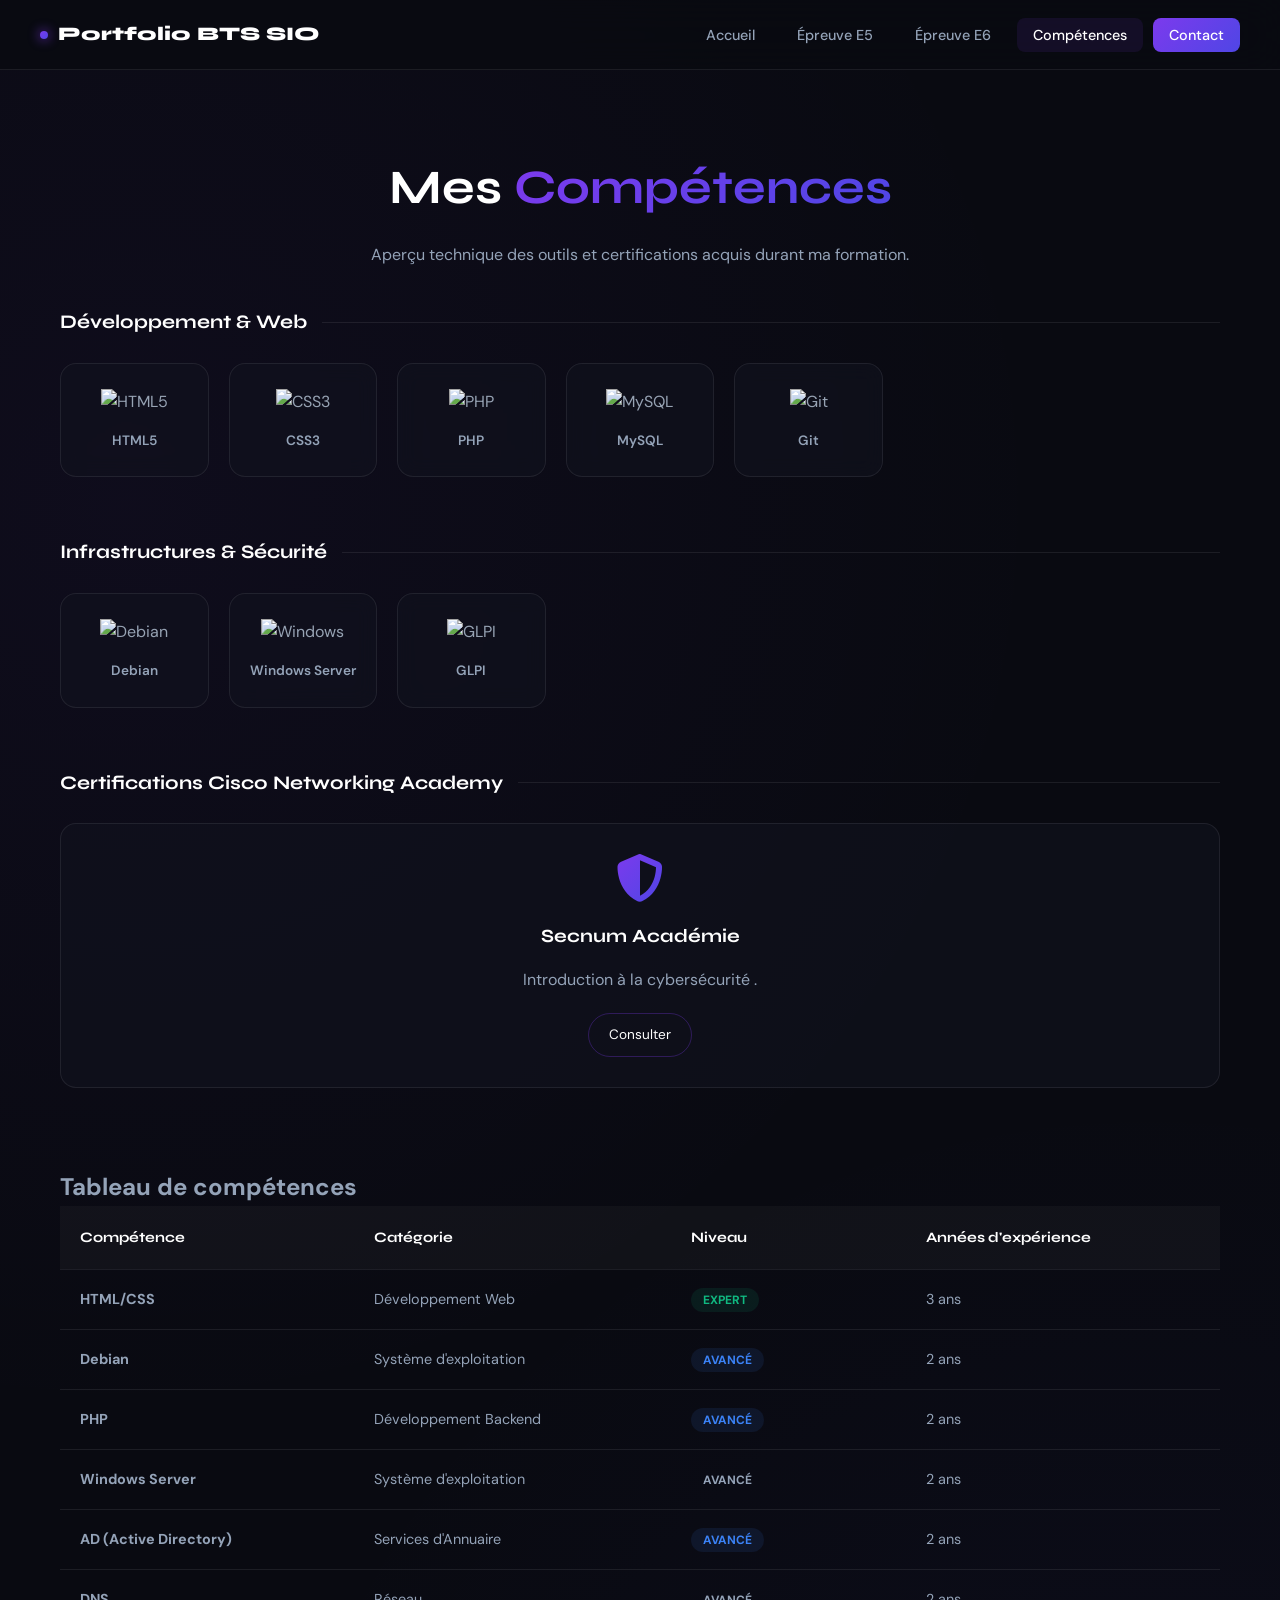
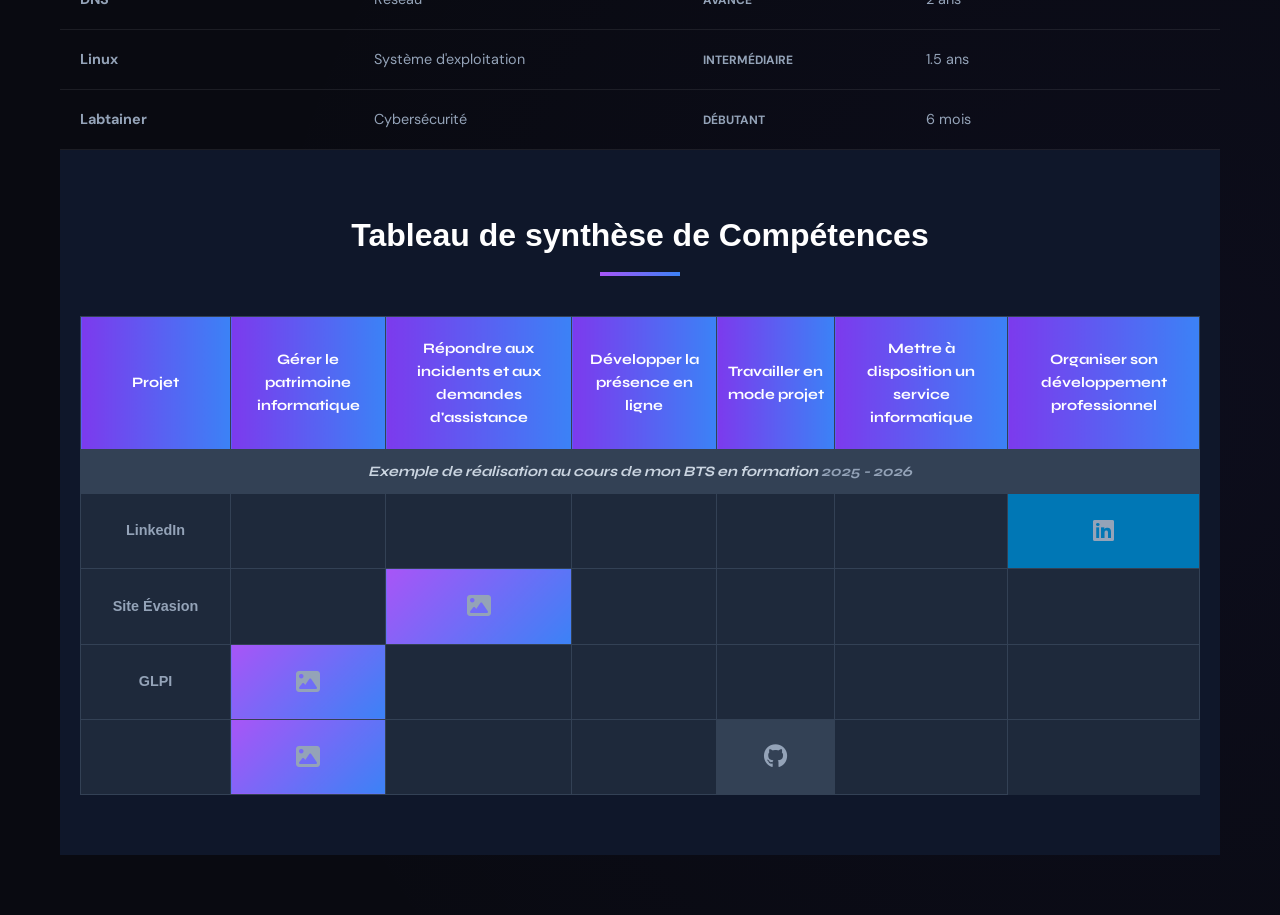
==== commit 53a2d73f: "trsssgg" ====
--- a/Competences.html
+++ b/Competences.html
@@ -4,7 +4,6 @@
     <meta charset="UTF-8">
     <meta name="viewport" content="width=device-width, initial-scale=1.0">
     <title>Compétences | Muhammed T</title>
-    <link rel="stylesheet" href="style.css">
     
     <link href="https://fonts.googleapis.com/css2?family=Syne:wght@700;800&family=DM+Sans:wght@400;500;700&display=swap" rel="stylesheet">
     <link rel="stylesheet" href="https://cdnjs.cloudflare.com/ajax/libs/font-awesome/6.5.0/css/all.min.css">
@@ -236,19 +235,19 @@
 </head>
 <body>
 
-    <header class="Acceuil">
-        <div>
-            <a class="nom" href="">Muhammmed Touray</a>
-        </div>
-        <nav class="menu">
-            <a href="index.html">Accueil</a>
-            <a href="Competences.html">Compétences</a>
-            <a href="Veille_technologique.html">Veille technologique</a>
-            <a href="Contact.html">Contact</a>
-            <a href="projets.html">Epreuve E5</a>
-            <a href="Realisation_pro.html">Epreuve E6</a>
-        </nav>
-    </header>
+    <nav class="navbar">
+        <a href="index.html" class="navbar-logo">
+            <span class="logo-dot"></span>
+            Portfolio BTS SIO
+        </a>
+        <ul class="navbar-links">
+            <li><a href="index.html">Accueil</a></li>
+            <li><a href="Missions.html">Épreuve E5</a></li>
+            <li><a href="projets.html">Épreuve E6</a></li>
+            <li><a href="Competences.html" class="active">Compétences</a></li>
+            <li><a href="Contact.html" class="nav-cta">Contact</a></li>
+        </ul>
+    </nav>
 
     <header class="section-header">
         <div class="container">
@@ -275,10 +274,6 @@
                     <span>PHP</span>
                 </div>
                 <div class="tool-card">
-                    <img src="https://upload.wikimedia.org/wikipedia/commons/6/6a/JavaScript-logo.png" alt="JS">
-                    <span>JavaScript</span>
-                </div>
-                <div class="tool-card">
                     <img src="https://www.svgrepo.com/show/303251/mysql-logo.svg" alt="MySQL">
                     <span>MySQL</span>
                 </div>
@@ -297,11 +292,11 @@
                     <span>Debian</span>
                 </div>
                 <div class="tool-card">
-                    <img src="https://upload.wikimedia.org/wikipedia/commons/thumb/5/5f/Windows_logo_-_2012.svg/480px-Windows_logo_-_2012.svg.png" alt="Windows">
+                    <img src="https://upload.wikimedia.org/wikipedia/commons/5/5f/Windows_logo_-_2012.svg" alt="Windows">
                     <span>Windows Server</span>
                 </div>
                 <div class="tool-card">
-                    <img src="https://glpi-project.org/wp-content/uploads/2021/04/Logo-GLPI-2021.png" alt="GLPI">
+                    <img src="https://cdn.jsdelivr.net/gh/homarr-labs/dashboard-icons/svg/glpi.svg" alt="GLPI">
                     <span>GLPI</span>
                 </div>
             
@@ -353,8 +348,8 @@
                 <tr>
                     <td><strong>Windows Server</strong></td>
                     <td>Système d'exploitation</td>
-                    <td><span class="badge intermediaire">Intermédiaire</span></td>
-                    <td>1.5 ans</td>
+                    <td><span class="badge intermediaire">Avancé</span></td>
+                    <td>2 ans</td>
                 </tr>
                 <tr>
                     <td><strong>AD (Active Directory)</strong></td>
@@ -365,8 +360,8 @@
                 <tr>
                     <td><strong>DNS</strong></td>
                     <td>Réseau</td>
-                    <td><span class="badge intermediaire">Intermédiaire</span></td>
-                    <td>1 an</td>
+                    <td><span class="badge intermediaire">Avancé</span></td>
+                    <td>2 ans</td>
                 </tr>
                 <tr>
                     <td><strong>Linux</strong></td>
@@ -421,20 +416,14 @@
                     <td class="cell-icon gradient-bg"><i class="fas fa-image"></i></td>
                     <td></td><td></td><td></td><td></td><td></td>
                 </tr>
-                <tr>
-                    <td class="projet-name">WordPress</td>
+                
                     <td></td>
                     <td class="cell-icon gradient-bg"><i class="fas fa-image"></i></td>
                     <td></td><td></td>
                     <td class="cell-icon gray-bg"><i class="fab fa-github"></i></td>
                     <td></td>
                 </tr>
-                <tr>
-                    <td class="projet-name">Shopify</td>
-                    <td></td>
-                    <td class="cell-icon gradient-bg"><i class="fas fa-image"></i></td>
-                    <td></td><td></td><td></td><td></td>
-                </tr>
+                
             </tbody>
         </table>
     </div>
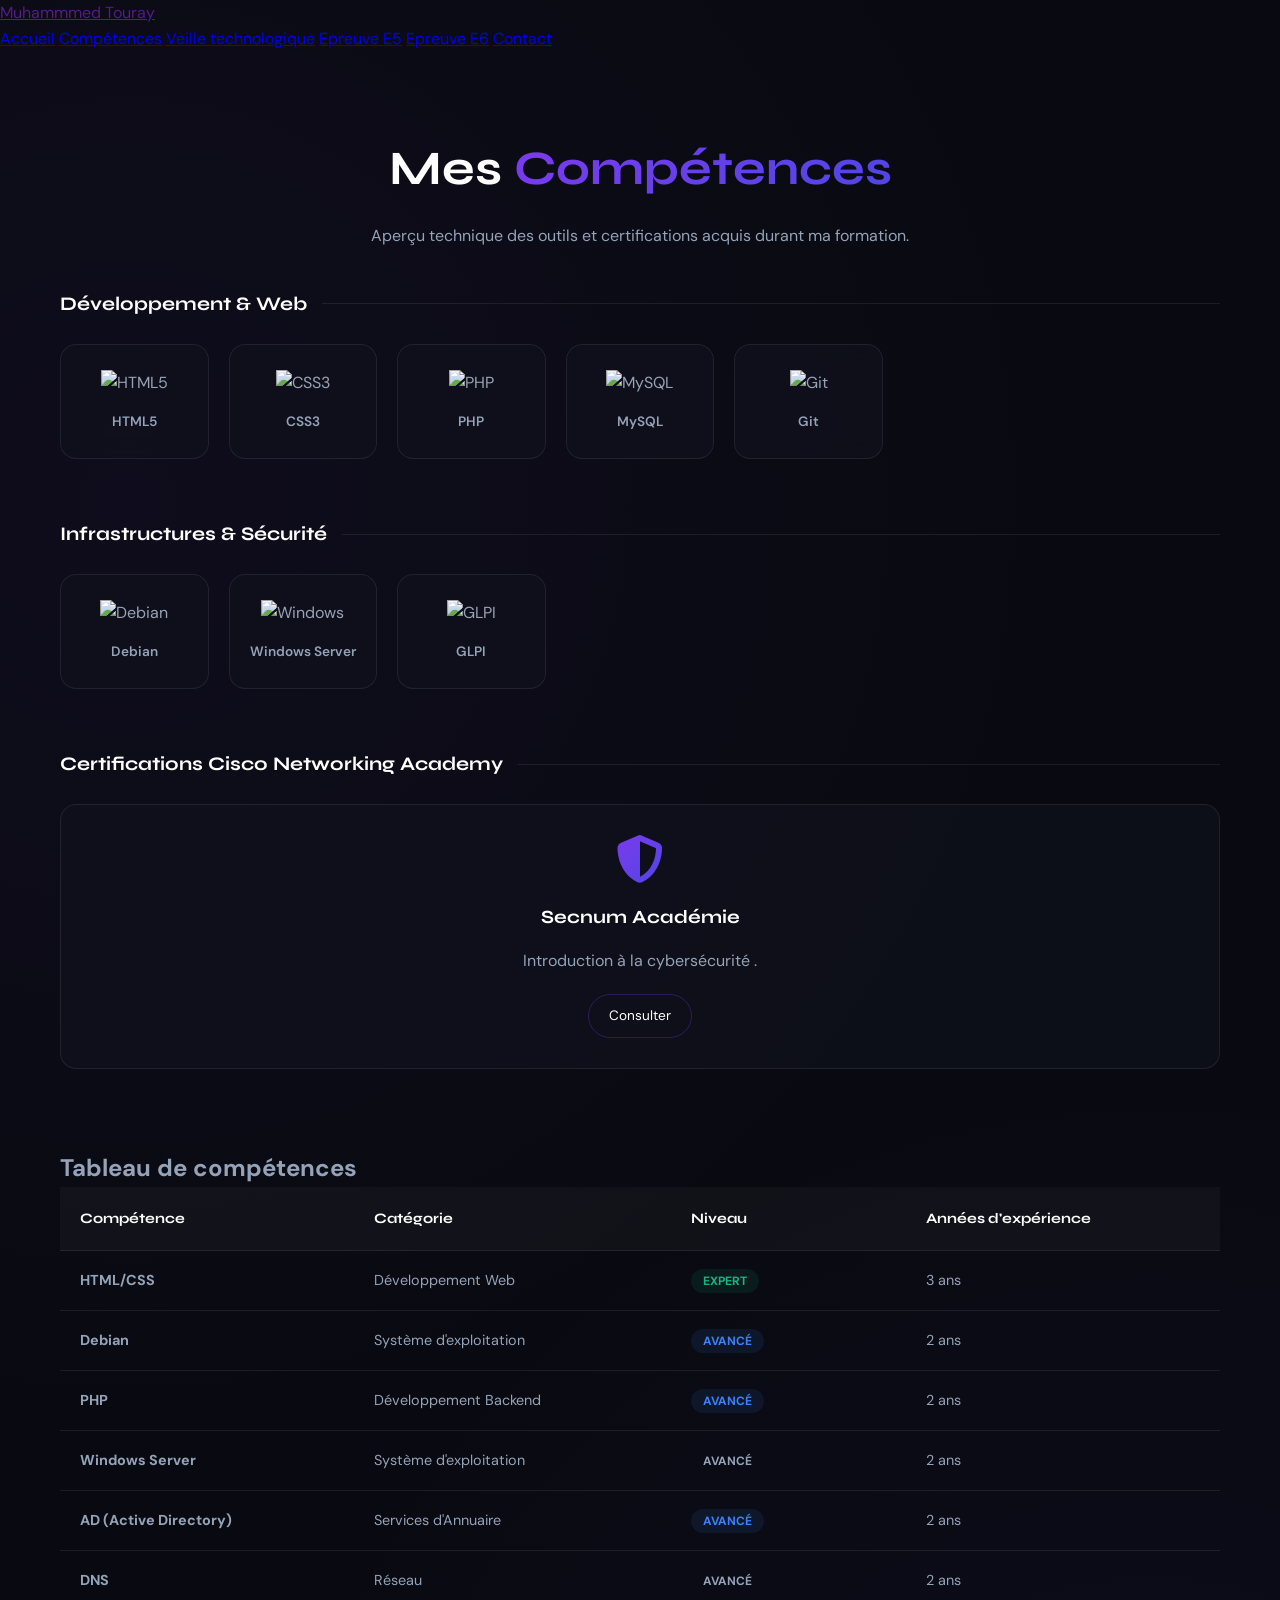
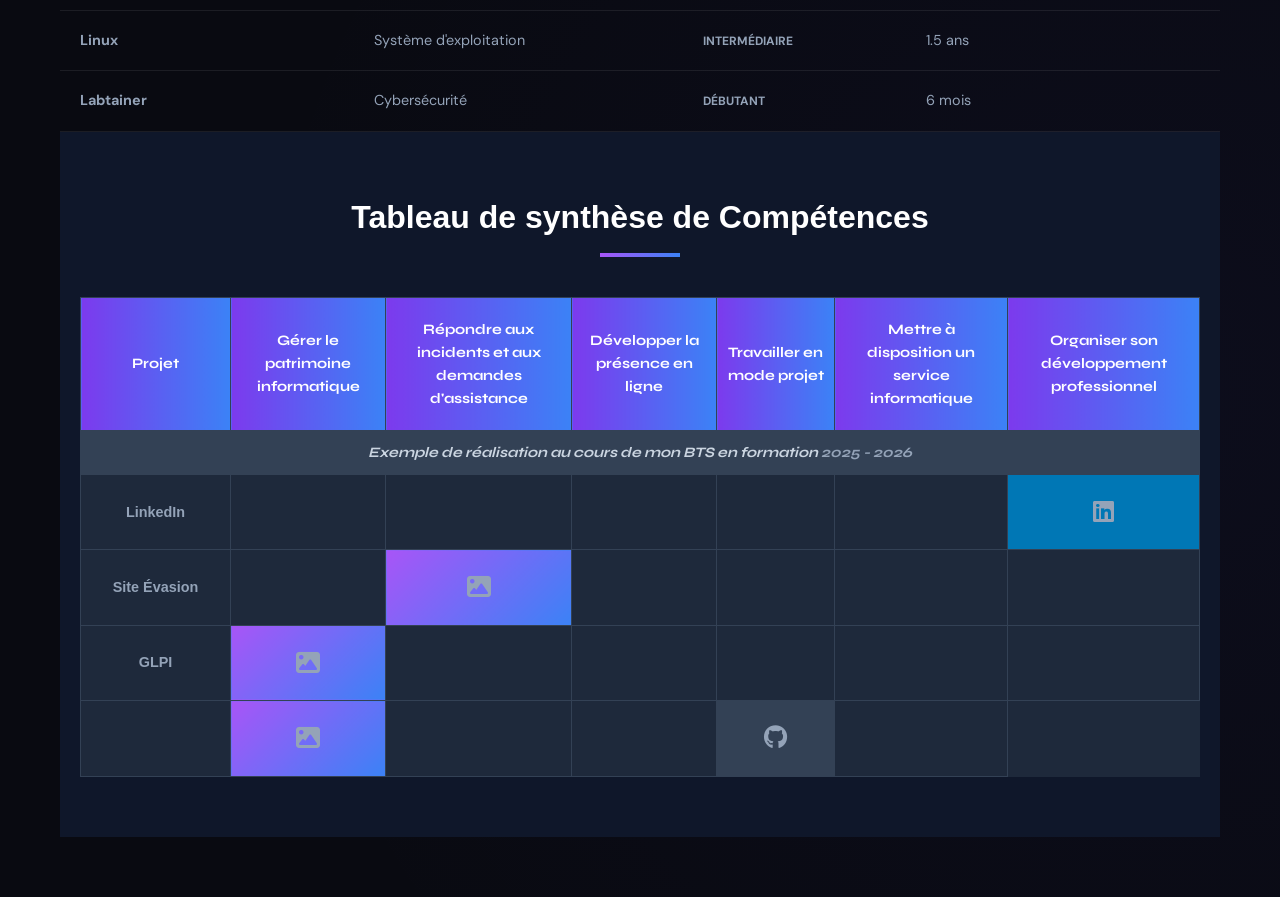
==== commit a920bb10: "j'ai adapté les navs pour toi" ====
--- a/Competences.html
+++ b/Competences.html
@@ -235,19 +235,19 @@
 </head>
 <body>
 
-    <nav class="navbar">
-        <a href="index.html" class="navbar-logo">
-            <span class="logo-dot"></span>
-            Portfolio BTS SIO
-        </a>
-        <ul class="navbar-links">
-            <li><a href="index.html">Accueil</a></li>
-            <li><a href="Missions.html">Épreuve E5</a></li>
-            <li><a href="projets.html">Épreuve E6</a></li>
-            <li><a href="Competences.html" class="active">Compétences</a></li>
-            <li><a href="Contact.html" class="nav-cta">Contact</a></li>
-        </ul>
-    </nav>
+    <header class="Acceuil">
+        <div>
+            <a class="nom" href="">Muhammmed Touray</a>
+        </div>
+        <nav class="menu">
+            <a href="index.html">Accueil</a>
+            <a href="Competences.html">Compétences</a>
+            <a href="Veille_technologique.html">Veille technologique</a>
+            <a href="projets.html">Epreuve E5</a>
+            <a href="Realisation_pro.html">Epreuve E6</a>
+            <a href="Contact.html">Contact</a>
+        </nav>
+    </header>
 
     <header class="section-header">
         <div class="container">
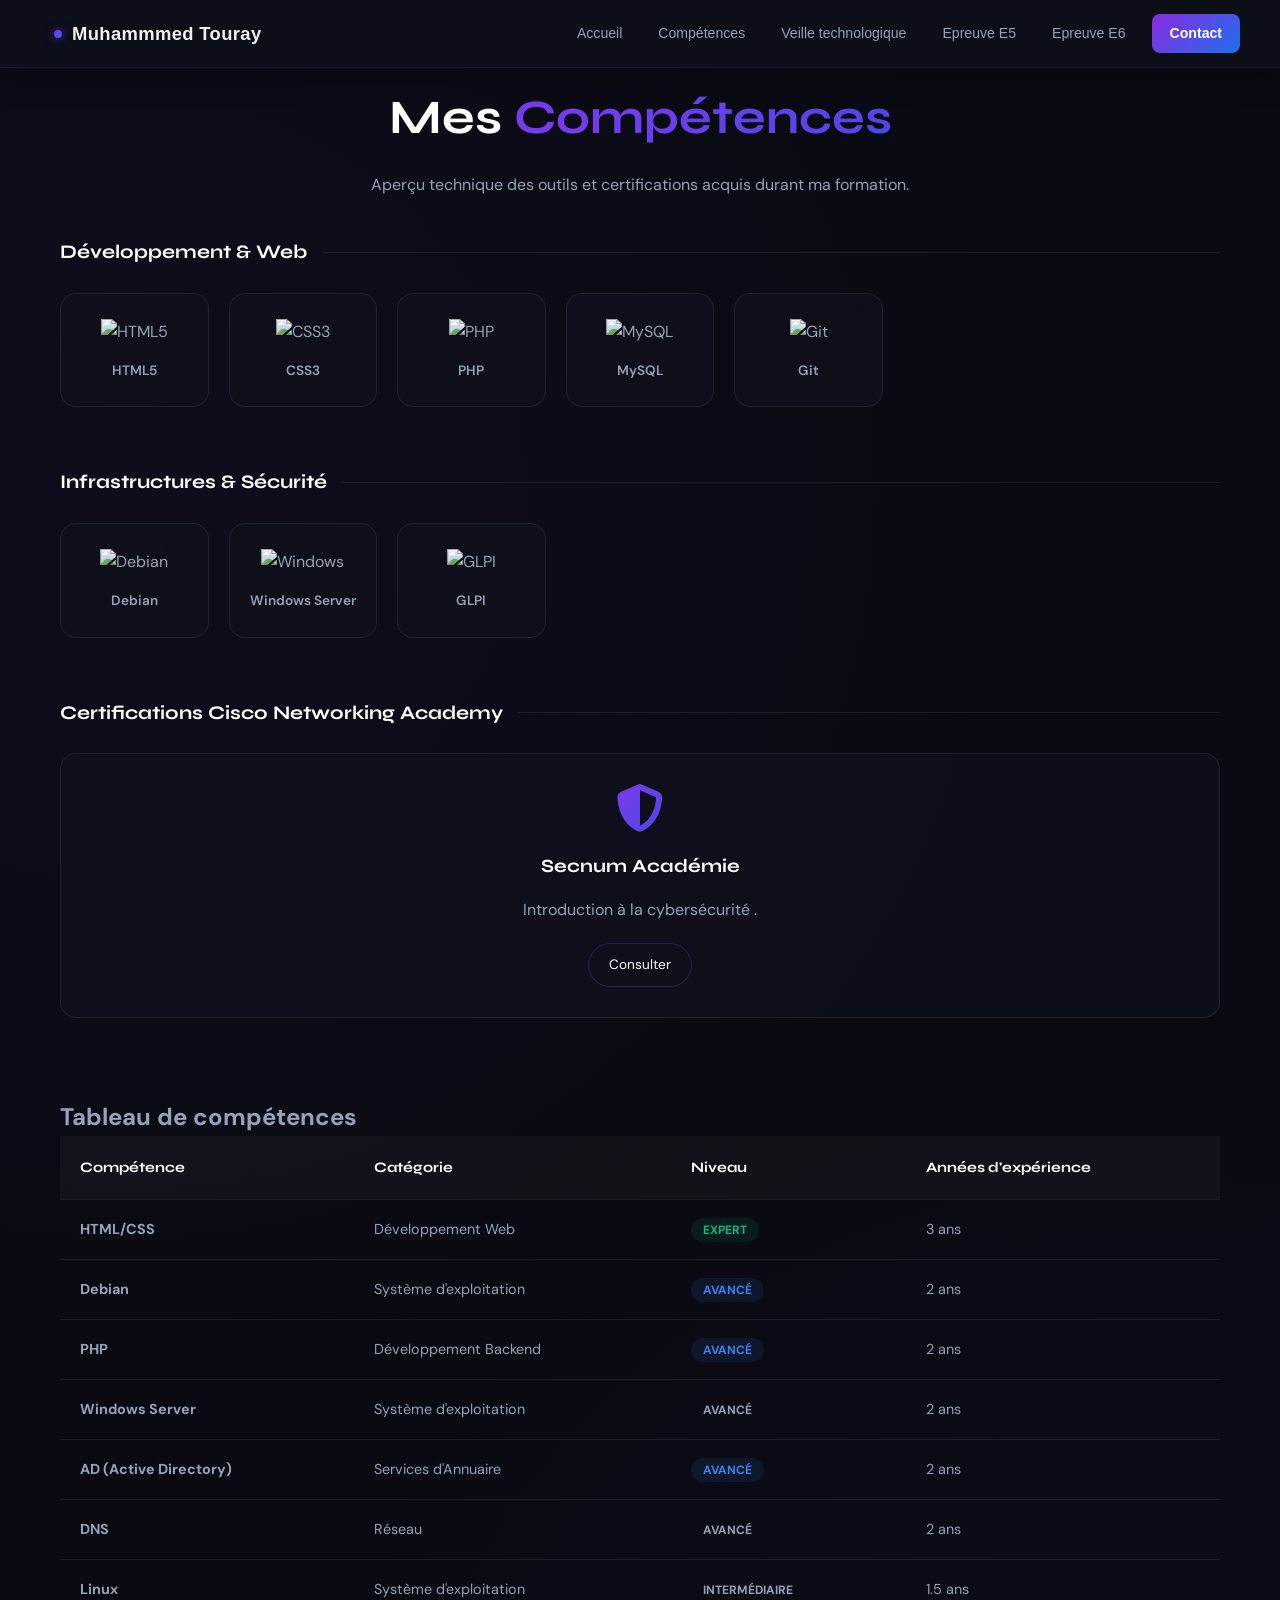
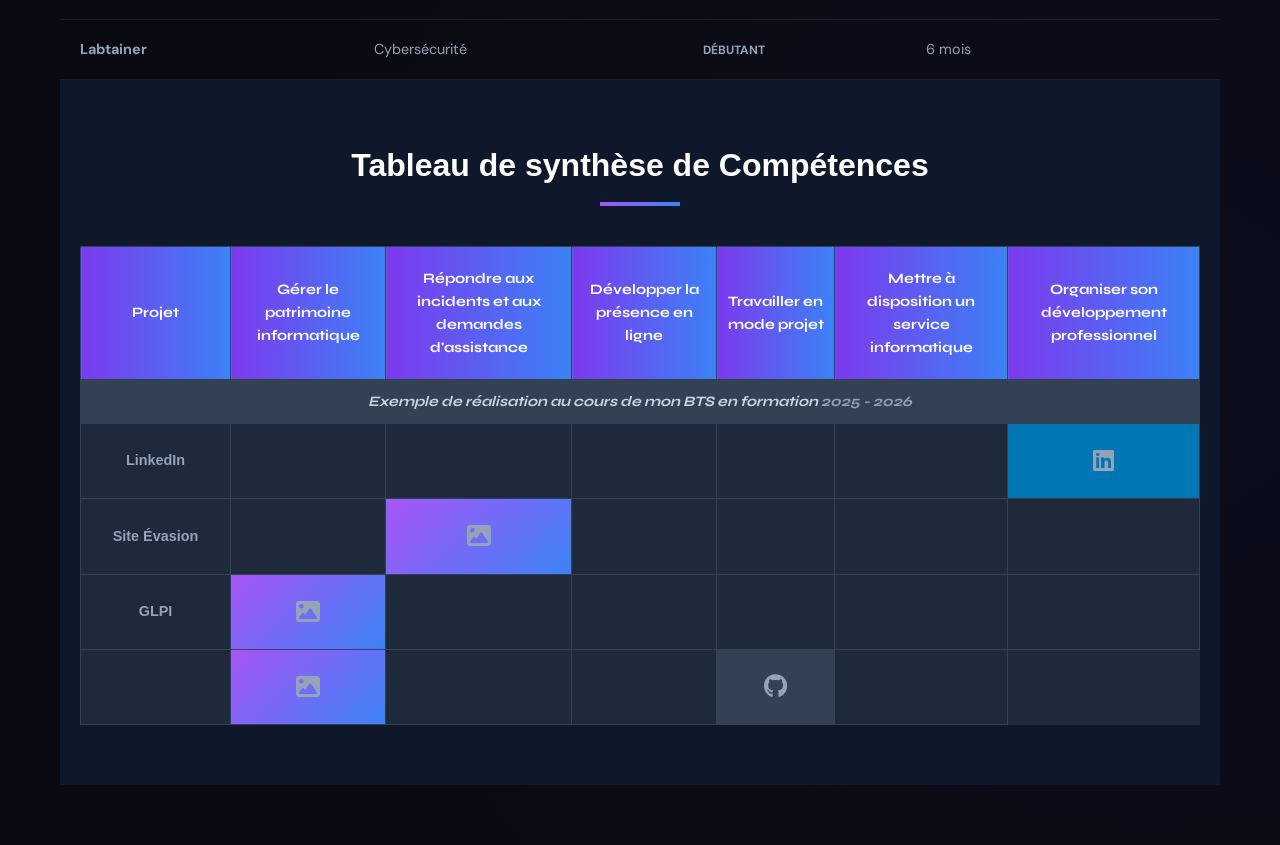
==== commit f41ba6e1: "all is good I thinks" ====
--- a/Competences.html
+++ b/Competences.html
@@ -4,7 +4,7 @@
     <meta charset="UTF-8">
     <meta name="viewport" content="width=device-width, initial-scale=1.0">
     <title>Compétences | Muhammed T</title>
-    
+    <link rel="stylesheet" href="style.css">
     <link href="https://fonts.googleapis.com/css2?family=Syne:wght@700;800&family=DM+Sans:wght@400;500;700&display=swap" rel="stylesheet">
     <link rel="stylesheet" href="https://cdnjs.cloudflare.com/ajax/libs/font-awesome/6.5.0/css/all.min.css">
 
--- a/style.css
+++ b/style.css
@@ -0,0 +1,1826 @@
+	/* Barre de navigation */
+	
+  /* ═══════════════════════════════════════════
+   HEADER / NAVBAR
+═══════════════════════════════════════════ */
+.Acceuil {
+    position: fixed;
+    top: 0;
+    width: 100%;
+    z-index: 1000;
+    height: 68px;
+    display: flex;
+    align-items: center;
+    justify-content: space-between;
+    padding: 0 40px;
+    background: rgba(13, 15, 26, 0.88);
+    backdrop-filter: blur(20px);
+    -webkit-backdrop-filter: blur(20px);
+    border-bottom: 1px solid rgba(138, 43, 226, 0.22);
+    box-shadow: 0 4px 32px rgba(0, 0, 0, 0.35);
+}
+
+/* Logo / Nom */
+div a.nom {
+    font-family: 'Montserrat', sans-serif;
+    font-size: 1.15rem;
+    font-weight: 700;
+    text-decoration: none;
+    color: #f0f0f0;
+    padding: 8px 14px;
+    border-radius: 8px;
+    letter-spacing: 0.02em;
+    transition: color 0.25s ease, background 0.25s ease;
+    display: flex;
+    align-items: center;
+    gap: 10px;
+}
+
+div a.nom::before {
+    content: '';
+    display: inline-block;
+    width: 8px;
+    height: 8px;
+    border-radius: 50%;
+    background: linear-gradient(135deg, blueviolet, #1f6feb);
+    box-shadow: 0 0 10px rgba(138, 43, 226, 0.8);
+    animation: pulse-dot 2s ease-in-out infinite;
+    flex-shrink: 0;
+}
+
+@keyframes pulse-dot {
+    0%, 100% { transform: scale(1);   opacity: 1; }
+    50%       { transform: scale(1.4); opacity: 0.7; }
+}
+
+.nom:hover {
+    color: #a78bfa;
+    background: rgba(138, 43, 226, 0.12);
+}
+
+/* Menu nav */
+nav.menu {
+    display: flex;
+    align-items: center;
+    gap: 4px;
+}
+
+nav.menu a {
+    float: none;
+    display: flex;
+    align-items: center;
+    padding: 8px 16px;
+    text-decoration: none;
+    color: #94a3b8;
+    font-family: 'Montserrat', sans-serif;
+    font-size: 0.88rem;
+    font-weight: 500;
+    border-radius: 8px;
+    border-right: none;
+    transition: color 0.25s ease, background 0.25s ease;
+    white-space: nowrap;
+}
+
+nav.menu a:hover {
+    color: #f0f0f0;
+    background: rgba(138, 43, 226, 0.15);
+}
+
+nav.menu a.active {
+    color: #f0f0f0;
+    background: rgba(138, 43, 226, 0.2);
+    border: 1px solid rgba(138, 43, 226, 0.6);
+}
+
+/* Dernier lien = bouton CTA */
+nav.menu a:last-child {
+    background: linear-gradient(135deg, blueviolet, #1f6feb);
+    color: white;
+    font-weight: 600;
+    border-radius: 8px;
+    border: none;
+    padding: 8px 18px;
+    margin-left: 6px;
+    transition: opacity 0.2s ease, transform 0.2s ease;
+}
+
+nav.menu a:last-child:hover {
+    opacity: 0.88;
+    transform: translateY(-1px);
+    background: linear-gradient(135deg, blueviolet, #1f6feb);
+}
+
+/* Responsive */
+@media (max-width: 900px) {
+    .Acceuil {
+        padding: 0 20px;
+        flex-wrap: wrap;
+        height: auto;
+        min-height: 68px;
+    }
+
+    nav.menu {
+        display: none; /* tu peux ajouter un hamburger JS si besoin */
+    }
+}
+
+
+
+	/*body page 1*/
+	.intro {
+		background-image: url("images/kill_windows.jpg");
+		background-size: cover;       /* L’image couvre tout l’écran */
+		background-position: center;  /* Centrée */
+		background-repeat: no-repeat; /* Pas de répétition */
+		height: 100vh;                /* Hauteur = 100% de la fenêtre */
+	  
+		display: flex;
+		justify-content: center;
+		align-items: center;
+		padding: 60px;
+		color: #f5f5f5;
+		min-height: 100vh;     /* hauteur écran */
+ 		align-items: center;      /* centre verticalement */
+  		text-align: center;       /* centre le texte */
+	}
+
+
+	.overlay {
+		background: rgba(0,0,0,0.4); /* voile sombre pour contraste */
+		padding: 40px;
+		border-radius: 12px;
+	}
+
+	/*saisis de texte */ 
+	.typing::after {
+		content: "|";
+		margin-left: 6px;
+		animation: blink 1s infinite;
+	}
+
+	@keyframes blink {
+		0%, 50%, 100% { opacity: 1; }
+		25%, 75% { opacity: 0; }
+	}
+
+	.highlight {
+		color: #38bdf8;
+	}
+
+	.typing {
+		transition: opacity 0.8s;
+	}
+
+
+		/* Section Présentation */
+.presentation {
+  display: flex;
+  align-items: flex-start;
+  justify-content: center;
+  gap: 50px;
+  margin: 60px auto;
+  max-width: 1100px;
+  padding: 0 20px;
+}
+
+/* Container de l'image */
+.ellipse-container {
+  width: 300px;
+  height: 480px;
+  overflow: hidden;
+  border: 4px solid darkblue;
+  border-radius: 150px; /* Simplifié ! */
+  flex-shrink: 0;
+  /* Animation flottante */
+  animation: float 4s ease-in-out infinite;
+}
+
+.ellipse-container img {
+  width: 100%;
+  height: 100%;
+  object-fit: cover;
+}
+
+/* Animation flottante */
+@keyframes float {
+  0%, 100% { 
+    transform: translateY(0); 
+  }
+  50% { 
+    transform: translateY(-20px); 
+  }
+}
+
+/* Section About (texte) */
+.about {
+  max-width: 640px;
+  color: #f0f0f0;
+  font-family: 'Montserrat', sans-serif;
+  margin-top: 50px;
+}
+
+/* Titre h3 */
+.about h3 {
+  font-size: 1.8rem;
+  font-weight: 600;
+  margin-bottom: 15px;
+  color: #1f6feb; /* Bleu accent */
+  border-bottom: 2px solid #1f6feb;
+  display: inline-block;
+  padding-bottom: 5px;
+  letter-spacing: 0.5px;
+}
+
+/* Paragraphe */
+.about p {
+  font-size: 1.1rem;
+  line-height: 1.7;
+  color: #9ca3af; /* Gris clair */
+  margin-bottom: 1.5rem;
+}
+
+/* Liste de liens */
+.link {
+  list-style-type: none;
+  padding: 0;
+  display: flex;
+  gap: 20px;
+  margin-top: 50px;
+}
+
+.link li {
+  margin: 0;
+}
+
+.link a {
+  display: inline-block;
+  text-decoration: none;
+  padding: 16px 18px;
+  background-color: blueviolet; /* Garde ta couleur */
+  color: white;
+  border-radius: 150px; /* Simplifié ! */
+  transition: all 0.3s ease;
+}
+
+.link a:hover {
+  background-color: #7b2cbf; /* Violet plus foncé au survol */
+  transform: translateY(-2px);
+  box-shadow: 0 4px 10px rgba(138, 43, 226, 0.4);
+}
+
+/* Responsive - Tablette */
+@media (max-width: 968px) {
+  .presentation {
+    flex-direction: column;
+    align-items: center;
+    text-align: center;
+    gap: 40px;
+  }
+  
+  .ellipse-container {
+    margin: 0;
+  }
+  
+  .about {
+    margin-top: 0;
+  }
+  
+  .link {
+    justify-content: center;
+  }
+}
+
+/* Responsive - Mobile */
+@media (max-width: 576px) {
+  .ellipse-container {
+    width: 250px;
+    height: 400px;
+    border-radius: 125px;
+  }
+  
+  .about h3 {
+    font-size: 1.5rem;
+  }
+  
+  .about p {
+    font-size: 1rem;
+  }
+  
+  .link {
+    flex-direction: column;
+    gap: 15px;
+  }
+  
+  .link a {
+    width: 100%;
+  }
+}
+/* Section BTS */
+.bts {
+  display: flex;
+  align-items: center; /* Centré verticalement ! */
+  justify-content: center;
+  gap: 50px;
+  margin: 60px auto;
+  max-width: 1100px;
+  padding: 0 20px;
+}
+
+/* Container de l'image binaire */
+.binaire {
+  width: 300px;
+  height: 480px;
+  overflow: hidden;
+  border: 4px solid darkblue;
+  border-radius: 150px; /* Simplifié ! */
+  flex-shrink: 0;
+  /* Animation flottante */
+  animation: float 4s ease-in-out infinite;
+}
+
+.binaire img {
+  width: 100%;
+  height: 100%;
+  object-fit: cover;
+}
+
+/* Animation flottante (réutilise celle d'avant) */
+@keyframes float {
+  0%, 100% { 
+    transform: translateY(0); 
+  }
+  50% { 
+    transform: translateY(-20px); 
+  }
+}
+
+/* Section About2 (texte) */
+.about2 {
+  max-width: 640px;
+  color: #f0f0f0;
+  font-family: 'Montserrat', sans-serif;
+}
+
+/* Titre h3 */
+.about2 h3 {
+  font-size: 1.8rem;
+  font-weight: 600;
+  margin-bottom: 15px;
+  color: #1f6feb;
+  border-bottom: 2px solid #1f6feb;
+  display: inline-block;
+  padding-bottom: 5px;
+  letter-spacing: 0.5px;
+}
+
+/* Paragraphe */
+.about2 p {
+  font-size: 1.125rem;
+  line-height: 1.7;
+  color: #9ca3af;
+  margin-bottom: 1.5rem;
+}
+
+/* Responsive - Tablette */
+@media (max-width: 968px) {
+  .bts {
+    flex-direction: column-reverse; /* Texte en haut, image en bas */
+    align-items: center;
+    text-align: center;
+    gap: 40px;
+  }
+}
+
+/* Responsive - Mobile */
+@media (max-width: 576px) {
+  .binaire {
+    width: 250px;
+    height: 400px;
+    border-radius: 125px;
+  }
+  
+  .about2 h3 {
+    font-size: 1.5rem;
+  }
+  
+  .about2 p {
+    font-size: 1rem;
+  }
+}
+
+/***exp pro et parcours scolaire***/
+
+ /* Section Parcours Scolaire */
+.parcours-section {
+  padding: 80px 20px;
+  background: #0f0f1e;
+  position: relative;
+  overflow: hidden;
+}
+
+/* Effet de fond animé */
+.parcours-section::before {
+  content: '';
+  position: absolute;
+  top: 0;
+  left: 0;
+  right: 0;
+  bottom: 0;
+  background: 
+    radial-gradient(circle at 20% 30%, rgba(138, 43, 226, 0.1) 0%, transparent 50%),
+    radial-gradient(circle at 80% 70%, rgba(31, 111, 235, 0.1) 0%, transparent 50%);
+  pointer-events: none;
+}
+
+.parcours-container {
+  max-width: 1200px;
+  margin: 0 auto;
+  position: relative;
+  z-index: 1;
+}
+
+/* Titre principal */
+.parcours-title {
+  font-size: 2.5rem;
+  text-align: center;
+  color: transparent;
+  background: linear-gradient(135deg, blueviolet, #1f6feb);
+  background-clip: text;
+  -webkit-background-clip: text;
+  margin-bottom: 80px;
+  font-weight: 700;
+  letter-spacing: 1px;
+}
+
+/* Timeline centrale */
+.timeline {
+  position: relative;
+  padding: 40px 0;
+}
+
+/* Ligne centrale verticale */
+.timeline::before {
+  content: '';
+  position: absolute;
+  left: 50%;
+  transform: translateX(-50%);
+  top: 0;
+  bottom: 0;
+  width: 4px;
+  background: linear-gradient(180deg, 
+    blueviolet 0%, 
+    #1f6feb 50%, 
+    blueviolet 100%
+  );
+  box-shadow: 0 0 20px rgba(138, 43, 226, 0.5);
+}
+
+/* Item de parcours */
+.parcours-item {
+  position: relative;
+  margin-bottom: 60px;
+  width: 100%;
+  display: flex;
+  opacity: 0;
+  animation: fadeInUp 0.8s ease forwards;
+}
+
+/* Animation d'apparition */
+@keyframes fadeInUp {
+  from {
+    opacity: 0;
+    transform: translateY(30px);
+  }
+  to {
+    opacity: 1;
+    transform: translateY(0);
+  }
+}
+
+/* Délai d'animation pour chaque item */
+.parcours-item:nth-child(1) { animation-delay: 0.2s; }
+.parcours-item:nth-child(2) { animation-delay: 0.4s; }
+.parcours-item:nth-child(3) { animation-delay: 0.6s; }
+
+/* Items à gauche */
+.parcours-item.left {
+  justify-content: flex-start;
+}
+
+.parcours-item.left .parcours-content {
+  margin-right: 55%;
+  text-align: right;
+}
+
+/* Items à droite */
+.parcours-item.right {
+  justify-content: flex-end;
+}
+
+.parcours-item.right .parcours-content {
+  margin-left: 55%;
+  text-align: left;
+}
+
+/* Contenu de la carte */
+.parcours-content {
+  background: linear-gradient(135deg, rgba(138, 43, 226, 0.1), rgba(31, 111, 235, 0.1));
+  backdrop-filter: blur(10px);
+  border: 2px solid transparent;
+  background-clip: padding-box;
+  border-radius: 15px;
+  padding: 30px;
+  width: 45%;
+  position: relative;
+  transition: all 0.4s cubic-bezier(0.175, 0.885, 0.32, 1.275);
+  box-shadow: 0 8px 32px rgba(0, 0, 0, 0.3);
+}
+
+/* Bordure animée au hover */
+.parcours-content::before {
+  content: '';
+  position: absolute;
+  inset: -2px;
+  border-radius: 15px;
+  padding: 2px;
+  background: linear-gradient(135deg, blueviolet, #1f6feb);
+  -webkit-mask: linear-gradient(#fff 0 0) content-box, linear-gradient(#fff 0 0);
+  mask: linear-gradient(#fff 0 0) content-box, linear-gradient(#fff 0 0);
+  -webkit-mask-composite: xor;
+  mask-composite: exclude;
+  opacity: 0;
+  transition: opacity 0.4s;
+}
+
+.parcours-content:hover::before {
+  opacity: 1;
+}
+
+.parcours-content:hover {
+  transform: scale(1.05);
+  box-shadow: 0 15px 50px rgba(138, 43, 226, 0.4);
+}
+
+/* Point central sur la timeline */
+.parcours-item::before {
+  content: '';
+  position: absolute;
+  left: 50%;
+  transform: translateX(-50%);
+  top: 30px;
+  width: 20px;
+  height: 20px;
+  background: linear-gradient(135deg, blueviolet, #1f6feb);
+  border: 4px solid #0f0f1e;
+  border-radius: 50%;
+  z-index: 2;
+  box-shadow: 0 0 20px rgba(138, 43, 226, 0.8);
+  transition: all 0.3s;
+}
+
+.parcours-item:hover::before {
+  transform: translateX(-50%) scale(1.3);
+  box-shadow: 0 0 30px rgba(138, 43, 226, 1);
+}
+
+/* Flèche pointant vers le centre */
+.parcours-item.left::after {
+  content: '';
+  position: absolute;
+  right: 45%;
+  top: 35px;
+  width: 0;
+  height: 0;
+  border-top: 10px solid transparent;
+  border-bottom: 10px solid transparent;
+  border-left: 15px solid rgba(138, 43, 226, 0.3);
+}
+
+.parcours-item.right::after {
+  content: '';
+  position: absolute;
+  left: 45%;
+  top: 35px;
+  width: 0;
+  height: 0;
+  border-top: 10px solid transparent;
+  border-bottom: 10px solid transparent;
+  border-right: 15px solid rgba(31, 111, 235, 0.3);
+}
+
+/* Période */
+.parcours-period {
+  display: inline-block;
+  background: linear-gradient(135deg, blueviolet, #1f6feb);
+  color: white;
+  padding: 8px 20px;
+  border-radius: 25px;
+  font-size: 0.9rem;
+  font-weight: 700;
+  margin-bottom: 15px;
+  box-shadow: 0 4px 15px rgba(138, 43, 226, 0.4);
+}
+
+/* Diplôme */
+.parcours-diploma {
+  font-size: 1.6rem;
+  color: #f0f0f0;
+  margin-bottom: 10px;
+  font-weight: 700;
+}
+
+/* École */
+.parcours-school {
+  display: inline-block;
+  color: #1f6feb;
+  font-size: 1.1rem;
+  margin-bottom: 15px;
+  text-decoration: none;
+  font-weight: 600;
+  position: relative;
+  transition: color 0.3s;
+}
+
+.parcours-school::after {
+  content: '';
+  position: absolute;
+  bottom: -3px;
+  left: 0;
+  width: 0;
+  height: 2px;
+  background: linear-gradient(90deg, blueviolet, #1f6feb);
+  transition: width 0.3s;
+}
+
+.parcours-school:hover {
+  color: blueviolet;
+}
+
+.parcours-school:hover::after {
+  width: 100%;
+}
+
+/* Description */
+.parcours-description {
+  font-size: 1rem;
+  line-height: 1.7;
+  color: #b0b0b0;
+}
+
+/* Responsive - Tablette */
+@media (max-width: 968px) {
+  .timeline::before {
+    left: 30px;
+  }
+
+  .parcours-item {
+    justify-content: flex-start !important;
+  }
+
+  .parcours-item.left .parcours-content,
+  .parcours-item.right .parcours-content {
+    margin-left: 80px;
+    margin-right: 0;
+    width: calc(100% - 100px);
+    text-align: left;
+  }
+
+  .parcours-item::before {
+    left: 30px;
+    transform: translateX(0);
+  }
+
+  .parcours-item:hover::before {
+    transform: scale(1.3);
+  }
+
+  .parcours-item.left::after,
+  .parcours-item.right::after {
+    left: 50px;
+    right: auto;
+    border-left: none;
+    border-right: 15px solid rgba(138, 43, 226, 0.3);
+  }
+}
+
+/* Responsive - Mobile */
+@media (max-width: 576px) {
+  .parcours-title {
+    font-size: 1.8rem;
+  }
+
+  .timeline::before {
+    left: 20px;
+  }
+
+  .parcours-item::before {
+    left: 20px;
+    width: 16px;
+    height: 16px;
+  }
+
+  .parcours-item.left .parcours-content,
+  .parcours-item.right .parcours-content {
+    margin-left: 60px;
+    width: calc(100% - 75px);
+    padding: 20px;
+  }
+
+  .parcours-item.left::after,
+  .parcours-item.right::after {
+    left: 38px;
+  }
+
+  .parcours-diploma {
+    font-size: 1.3rem;
+  }
+
+  .parcours-description {
+    font-size: 0.95rem;
+  }
+}
+
+  /* Section Expériences */
+.experiences-section {
+  padding: 80px 20px;
+  background: linear-gradient(135deg, #16213e 0%, #1a1a2e 100%);
+  font-family: 'Montserrat', sans-serif;
+}
+
+.experiences-container {
+  max-width: 1200px;
+  margin: 0 auto;
+}
+
+/* Titre principal */
+.experiences-title {
+  font-size: 2.5rem;
+  text-align: center;
+  color: #f0f0f0;
+  margin-bottom: 60px;
+  position: relative;
+  padding-bottom: 15px;
+}
+
+.experiences-title::after {
+  content: '';
+  position: absolute;
+  bottom: 0;
+  left: 50%;
+  transform: translateX(-50%);
+  width: 100px;
+  height: 4px;
+  background: linear-gradient(90deg, blueviolet, #1f6feb);
+  border-radius: 2px;
+}
+
+/* Timeline container */
+.timeline {
+  position: relative;
+  padding-left: 50px;
+}
+
+/* Ligne verticale */
+.timeline::before {
+  content: '';
+  position: absolute;
+  left: 20px;
+  top: 0;
+  bottom: 0;
+  width: 3px;
+  background: linear-gradient(180deg, blueviolet, #1f6feb);
+}
+
+/* Carte d'expérience */
+.experience-card {
+  position: relative;
+  background-color: rgba(255, 255, 255, 0.05);
+  border-radius: 12px;
+  padding: 30px;
+  margin-bottom: 40px;
+  border-left: 4px solid blueviolet;
+  transition: all 0.3s;
+}
+
+.experience-card:hover {
+  transform: translateX(10px);
+  box-shadow: 0 10px 30px rgba(138, 43, 226, 0.3);
+  background-color: rgba(255, 255, 255, 0.08);
+}
+
+/* Point sur la timeline */
+.experience-card::before {
+  content: '';
+  position: absolute;
+  left: -54px;
+  top: 35px;
+  width: 16px;
+  height: 16px;
+  background-color: blueviolet;
+  border: 4px solid #1a1a2e;
+  border-radius: 50%;
+  box-shadow: 0 0 0 3px blueviolet;
+}
+
+/* Période */
+.experience-period {
+  display: inline-block;
+  background-color: blueviolet;
+  color: white;
+  padding: 6px 15px;
+  border-radius: 20px;
+  font-size: 0.9rem;
+  font-weight: 600;
+  margin-bottom: 15px;
+}
+
+/* Titre de l'expérience */
+.experience-title {
+  font-size: 1.5rem;
+  color: #1f6feb;
+  margin-bottom: 10px;
+  font-weight: 600;
+}
+
+/* Entreprise */
+.experience-company {
+  font-size: 1.1rem;
+  color: #f0f0f0;
+  margin-bottom: 15px;
+  font-weight: 500;
+}
+
+/* Description */
+.experience-description {
+  font-size: 1.05rem;
+  line-height: 1.7;
+  color: #9ca3af;
+  margin-bottom: 15px;
+}
+
+/* Tag de type de stage */
+.experience-tag {
+  display: inline-block;
+  background-color: rgba(31, 111, 235, 0.2);
+  color: #1f6feb;
+  padding: 5px 12px;
+  border-radius: 15px;
+  font-size: 0.85rem;
+  margin-top: 10px;
+}
+
+/* Responsive - Tablette */
+@media (max-width: 768px) {
+  .timeline {
+    padding-left: 30px;
+  }
+
+  .timeline::before {
+    left: 10px;
+  }
+
+  .experience-card::before {
+    left: -44px;
+  }
+
+  .experiences-title {
+    font-size: 2rem;
+  }
+
+  .experience-title {
+    font-size: 1.3rem;
+  }
+}
+
+/* Responsive - Mobile */
+@media (max-width: 576px) {
+  .experiences-section {
+    padding: 50px 15px;
+  }
+
+  .experiences-title {
+    font-size: 1.6rem;
+  }
+
+  .experience-card {
+    padding: 20px;
+  }
+
+  .timeline {
+    padding-left: 25px;
+  }
+
+  .timeline::before {
+    left: 8px;
+  }
+
+  .experience-card::before {
+    left: -42px;
+    width: 12px;
+    height: 12px;
+  }
+
+  .experience-description {
+    font-size: 0.95rem;
+  }
+}
+
+/* Section Parcours - SANS barre centrale */
+        .parcours-section {
+            padding: 80px 20px;
+            background: linear-gradient(135deg, #1a1a2e 0%, #16213e 100%);
+            font-family: 'Montserrat', sans-serif;
+        }
+
+        .parcours-container {
+            max-width: 1200px;
+            margin: 0 auto;
+        }
+
+        /* Titre principal */
+        .parcours-title {
+            font-size: 2.5rem;
+            text-align: center;
+            color: #f0f0f0;
+            margin-bottom: 80px;
+            position: relative;
+            padding-bottom: 15px;
+        }
+
+        .parcours-title::after {
+            content: '';
+            position: absolute;
+            bottom: 0;
+            left: 50%;
+            transform: translateX(-50%);
+            width: 100px;
+            height: 4px;
+            background: linear-gradient(90deg, #1f6feb, blueviolet);
+            border-radius: 2px;
+        }
+
+        /* Grid des parcours */
+        .parcours-grid {
+            display: grid;
+            grid-template-columns: 1fr 1fr;
+            gap: 40px;
+        }
+
+        /* Item de parcours */
+        .parcours-item {
+            position: relative;
+        }
+
+        /* Contenu de la carte */
+        .parcours-content {
+            background-color: rgba(255, 255, 255, 0.05);
+            border-radius: 12px;
+            padding: 30px;
+            transition: all 0.3s;
+            height: 100%;
+        }
+
+        .parcours-item:nth-child(1) .parcours-content {
+            border-left: 4px solid #1f6feb;
+        }
+
+        .parcours-item:nth-child(2) .parcours-content {
+            border-left: 4px solid blueviolet;
+        }
+
+        .parcours-item:nth-child(3) .parcours-content {
+            border-left: 4px solid #1f6feb;
+        }
+
+        .parcours-content:hover {
+            transform: translateY(-5px);
+            box-shadow: 0 10px 30px rgba(31, 111, 235, 0.3);
+            background-color: rgba(255, 255, 255, 0.08);
+        }
+
+        /* Période */
+        .parcours-period {
+            display: inline-block;
+            background-color: #1f6feb;
+            color: white;
+            padding: 6px 15px;
+            border-radius: 20px;
+            font-size: 0.9rem;
+            font-weight: 600;
+            margin-bottom: 12px;
+        }
+
+        /* Titre du diplôme */
+        .parcours-diploma {
+            font-size: 1.6rem;
+            color: #f0f0f0;
+            margin-bottom: 12px;
+            font-weight: 600;
+            margin-top: 0;
+        }
+
+        /* Lien école */
+        .parcours-school {
+            display: inline-block;
+            color: blueviolet;
+            text-decoration: none;
+            font-size: 1.1rem;
+            font-weight: 500;
+            margin-bottom: 15px;
+            transition: color 0.3s;
+        }
+
+        .parcours-school:hover {
+            color: #1f6feb;
+            text-decoration: underline;
+        }
+
+        /* Description */
+        .parcours-description {
+            font-size: 1.05rem;
+            line-height: 1.7;
+            color: #9ca3af;
+            margin-bottom: 0;
+        }
+
+        /* Responsive - Tablette et Mobile */
+        @media (max-width: 968px) {
+            .parcours-grid {
+                grid-template-columns: 1fr;
+            }
+        }
+
+        @media (max-width: 576px) {
+            .parcours-section {
+                padding: 50px 15px;
+            }
+
+            .parcours-title {
+                font-size: 1.8rem;
+                margin-bottom: 50px;
+            }
+
+            .parcours-content {
+                padding: 20px;
+            }
+
+            .parcours-diploma {
+                font-size: 1.3rem;
+            }
+        }
+
+        {
+            margin: 0;
+            padding: 0;
+            box-sizing: border-box;
+        }
+
+        body {
+            font-family: 'Montserrat', sans-serif;
+            background-color: 	#f5f5f5;
+            color: #f0f0f0;
+        }
+
+        /* Titre principal des options */
+        .option-separe{
+        	background-color: #1a1a2e;
+        }
+        .options-title {
+            text-align: center;
+            font-size: 2rem;
+            color: #1f6feb;
+            margin: 60px 0 50px 0;
+            padding-bottom: 10px;
+            border-bottom: 3px solid #1f6feb;
+            display: inline-block;
+            width: 100%;
+        }
+
+        /* Container des deux options */
+        .options-container {
+            display: grid;
+            grid-template-columns: 1fr 1fr;
+            gap: 40px;
+            max-width: 1200px;
+            margin: 0 auto;
+            padding: 0 20px;
+        }
+
+        /* Carte d'option */
+        .option-card {
+            background-color: rgba(255, 255, 255, 0.05);
+            border-radius: 12px;
+            padding: 35px;
+            border-top: 5px solid blueviolet;
+            transition: transform 0.3s, box-shadow 0.3s;
+        }
+
+        .option-card:hover {
+            transform: translateY(-5px);
+            box-shadow: 0 10px 30px rgba(138, 43, 226, 0.3);
+        }
+
+        /* Titre de l'option */
+        .option-name {
+            font-size: 1.8rem;
+            color: blueviolet;
+            margin-bottom: 20px;
+            font-style: italic;
+            text-align: center;
+        }
+
+        /* Description de l'option */
+        .option-description {
+            font-size: 1.05rem;
+            line-height: 1.7;
+            color: #9ca3af;
+            margin-bottom: 30px;
+        }
+
+        /* Sous-titre métiers */
+        .metiers-title {
+            font-size: 1.2rem;
+            color: #1f6feb;
+            margin-bottom: 15px;
+            font-weight: 600;
+        }
+
+        /* Liste des métiers */
+        .metiers-list {
+            list-style: none;
+        }
+
+        .metier-item {
+            margin-bottom: 10px;
+        }
+
+        /* Bouton accordéon pour chaque métier */
+        .metier-button {
+            width: 100%;
+            background-color: rgba(138, 43, 226, 0.2);
+            border: 2px solid blueviolet;
+            color: #f0f0f0;
+            padding: 12px 15px;
+            text-align: left;
+            cursor: pointer;
+            border-radius: 8px;
+            font-size: 1rem;
+            font-style: italic;
+            transition: all 0.3s;
+            display: flex;
+            justify-content: space-between;
+            align-items: center;
+        }
+
+        .metier-button:hover {
+            background-color: rgba(138, 43, 226, 0.4);
+        }
+
+        .metier-button.active {
+            background-color: blueviolet;
+            color: white;
+        }
+
+        /* Icône flèche */
+        .arrow {
+            transition: transform 0.3s;
+            font-size: 1.2rem;
+        }
+
+        .metier-button.active .arrow {
+            transform: rotate(180deg);
+        }
+
+        /* Contenu caché du métier */
+        .metier-content {
+            max-height: 0;
+            overflow: hidden;
+            transition: max-height 0.3s ease;
+            background-color: rgba(255, 255, 255, 0.03);
+            border-radius: 0 0 8px 8px;
+            margin-top: -8px;
+        }
+
+        .metier-content.active {
+            max-height: 300px;
+            padding: 15px;
+            border: 2px solid blueviolet;
+            border-top: none;
+        }
+
+        .metier-content p {
+            color: #c9d1d9;
+            line-height: 1.6;
+            font-size: 0.95rem;
+        }
+
+        /* Responsive */
+        @media (max-width: 968px) {
+            .options-container {
+                grid-template-columns: 1fr;
+            }
+        }
+
+        @media (max-width: 576px) {
+            .options-title {
+                font-size: 1.5rem;
+            }
+
+            .option-name {
+                font-size: 1.5rem;
+            }
+
+            .option-card {
+                padding: 25px 20px;
+            }
+        }
+
+
+	/*Page compétence*/
+	
+
+
+/*page Contact*/
+
+/* Section principale */
+.contact-section {
+  padding: 60px 20px;
+  background-color: #f9f9f9;
+}
+
+.contact-container {
+  max-width: 1200px;
+  margin: 0 auto;
+}
+
+/* Titre */
+.contact-title {
+  font-size: 2.5rem;
+  text-align: center;
+  margin-bottom: 50px;
+  color: #333;
+}
+
+.contact-title span {
+  color: #007bff;
+}
+
+/* Grille principale */
+.contact-grid {
+  display: grid;
+  grid-template-columns: 1fr 1fr;
+  gap: 40px;
+}
+
+/* Carte d'informations */
+.contact-info {
+  background: white;
+  padding: 30px;
+  border-radius: 8px;
+  box-shadow: 0 2px 10px rgba(0,0,0,0.1);
+}
+
+.contact-info-title {
+  font-size: 1.8rem;
+  margin-bottom: 15px;
+  color: #333;
+}
+
+.contact-info-description {
+  color: #666;
+  line-height: 1.6;
+}
+
+/* Liste des contacts */
+.contact-list {
+  display: grid;
+  gap: 15px;
+  margin-top: 30px;
+}
+
+.contact-item {
+  padding: 15px;
+  background: #f5f5f5;
+  border-radius: 6px;
+  border-left: 3px solid #007bff;
+}
+
+.contact-item h4 {
+  font-size: 1.1rem;
+  margin-bottom: 8px;
+  color: #555;
+}
+
+.contact-item p {
+  color: #666;
+  margin: 0;
+}
+
+/* Réseaux sociaux */
+.social-section {
+  margin-top: 25px;
+}
+
+.social-section h4 {
+  font-size: 1.1rem;
+  color: #555;
+}
+
+/* Formulaire */
+.contact-form {
+  background: white;
+  padding: 30px;
+  border-radius: 8px;
+  box-shadow: 0 2px 10px rgba(0,0,0,0.1);
+}
+
+.form-group {
+  margin-bottom: 20px;
+}
+
+.form-label {
+  display: block;
+  margin-bottom: 8px;
+  color: #333;
+  font-weight: 500;
+}
+
+.form-input {
+  width: 100%;
+  padding: 12px;
+  border: 1px solid #ddd;
+  border-radius: 4px;
+  font-size: 1rem;
+  transition: border-color 0.3s;
+}
+
+.form-input:focus {
+  outline: none;
+  border-color: #007bff;
+}
+
+.form-textarea {
+  width: 100%;
+  padding: 12px;
+  border: 1px solid #ddd;
+  border-radius: 4px;
+  font-size: 1rem;
+  resize: vertical;
+  transition: border-color 0.3s;
+}
+
+.form-textarea:focus {
+  outline: none;
+  border-color: #007bff;
+}
+
+.btn-submit {
+  width: 100%;
+  padding: 15px;
+  background-color: #007bff;
+  color: white;
+  border: none;
+  border-radius: 4px;
+  font-size: 1.1rem;
+  cursor: pointer;
+  transition: background-color 0.3s;
+}
+
+.btn-submit:hover {
+  background-color: #0056b3;
+}
+
+/* Responsive */
+@media (max-width: 768px) {
+  .contact-grid {
+    grid-template-columns: 1fr;
+  }
+  
+  .contact-title {
+    font-size: 2rem;
+  }
+}
+
+
+/* Section Veille Technologique */
+.veille-section {
+  padding: 80px 20px;
+  background: linear-gradient(135deg, #1a1a2e 0%, #16213e 100%);
+  font-family: 'Montserrat', sans-serif;
+}
+
+.veille-container {
+  max-width: 1200px;
+  margin: 0 auto;
+}
+
+/* Introduction */
+.veille-intro {
+  text-align: center;
+  margin-bottom: 60px;
+}
+
+.veille-title {
+  font-size: 2.5rem;
+  color: #f0f0f0;
+  margin-bottom: 25px;
+}
+
+.veille-title span {
+  color: #1f6feb;
+  border-bottom: 3px solid #1f6feb;
+  padding-bottom: 5px;
+}
+
+.veille-description {
+  font-size: 1.1rem;
+  line-height: 1.8;
+  color: #9ca3af;
+  max-width: 900px;
+  margin: 0 auto;
+}
+
+/* Outils de veille */
+.veille-tools {
+  background-color: rgba(255, 255, 255, 0.05);
+  padding: 30px;
+  border-radius: 12px;
+  margin-bottom: 50px;
+  border-left: 4px solid #1f6feb;
+}
+
+.section-subtitle {
+  font-size: 1.6rem;
+  color: #1f6feb;
+  margin-bottom: 20px;
+}
+
+.tools-list {
+  display: flex;
+  gap: 15px;
+  flex-wrap: wrap;
+}
+
+.tool-badge {
+  background-color: blueviolet;
+  color: white;
+  padding: 10px 20px;
+  border-radius: 25px;
+  font-size: 1rem;
+  font-weight: 500;
+  transition: transform 0.3s, box-shadow 0.3s;
+}
+
+.tool-badge:hover {
+  transform: translateY(-3px);
+  box-shadow: 0 5px 15px rgba(138, 43, 226, 0.4);
+}
+
+/* Sujets de veille */
+.veille-topics {
+  margin-top: 50px;
+}
+
+.veille-topics > .section-subtitle {
+  text-align: center;
+  margin-bottom: 40px;
+  font-size: 2rem;
+}
+
+/* Carte de sujet */
+.topic-card {
+  background-color: rgba(255, 255, 255, 0.05);
+  border-radius: 12px;
+  padding: 35px;
+  margin-bottom: 30px;
+  border-left: 5px solid #1f6feb;
+  transition: transform 0.3s, box-shadow 0.3s;
+}
+
+.topic-card:hover {
+  transform: translateX(5px);
+  box-shadow: 0 10px 30px rgba(31, 111, 235, 0.2);
+}
+
+/* Header du sujet */
+.topic-header {
+  display: flex;
+  align-items: center;
+  gap: 20px;
+  margin-bottom: 25px;
+}
+
+.topic-number {
+  font-size: 2.5rem;
+  font-weight: 700;
+  color: #1f6feb;
+  opacity: 0.3;
+}
+
+.topic-title {
+  font-size: 1.5rem;
+  color: #f0f0f0;
+  font-weight: 600;
+  margin: 0;
+}
+
+/* Contenu du sujet */
+.topic-content p {
+  font-size: 1.05rem;
+  line-height: 1.8;
+  color: #9ca3af;
+  margin-bottom: 20px;
+}
+
+.topic-intro {
+  color: #c9d1d9 !important;
+  font-weight: 500;
+  font-size: 1.1rem !important;
+}
+
+/* Responsive - Tablette */
+@media (max-width: 768px) {
+  .veille-title {
+    font-size: 2rem;
+  }
+  
+  .topic-header {
+    flex-direction: column;
+    align-items: flex-start;
+    gap: 10px;
+  }
+  
+  .topic-number {
+    font-size: 2rem;
+  }
+  
+  .topic-title {
+    font-size: 1.3rem;
+  }
+}
+
+/* Responsive - Mobile */
+@media (max-width: 576px) {
+  .veille-section {
+    padding: 50px 15px;
+  }
+  
+  .veille-title {
+    font-size: 1.6rem;
+  }
+  
+  .veille-description {
+    font-size: 1rem;
+  }
+  
+  .topic-card {
+    padding: 25px 20px;
+  }
+  
+  .topic-content p {
+    font-size: 0.95rem;
+  }
+}
+
+       * {
+            margin: 0;
+            padding: 0;
+            box-sizing: border-box;
+        }
+
+        body {
+            font-family: 'Montserrat', sans-serif;
+            background-color: #1a1a2e;
+            min-height: 100vh;
+        }
+
+        /* Footer */
+        .footer {
+            background: linear-gradient(135deg, #0f0f1e 0%, #1a1a2e 100%);
+            color: #f0f0f0;
+            padding: 60px 20px 20px;
+            margin-top: auto;
+            border-top: 3px solid blueviolet;
+            position: relative;
+        }
+
+        .footer::before {
+            content: '';
+            position: absolute;
+            top: 0;
+            left: 0;
+            right: 0;
+            height: 3px;
+            background: linear-gradient(90deg, blueviolet, #1f6feb, blueviolet);
+        }
+
+        .footer-container {
+            max-width: 1200px;
+            margin: 0 auto;
+            display: grid;
+            grid-template-columns: 2fr 1fr 1fr;
+            gap: 40px;
+        }
+
+        /* Colonne À propos */
+        .footer-about h3 {
+            font-size: 1.5rem;
+            color: #1f6feb;
+            margin-bottom: 15px;
+        }
+
+        .footer-about p {
+            color: #9ca3af;
+            line-height: 1.7;
+            margin-bottom: 20px;
+        }
+
+        /* Réseaux sociaux */
+        .social-links {
+            display: flex;
+            gap: 15px;
+        }
+
+        .social-link {
+            width: 40px;
+            height: 40px;
+            background-color: rgba(138, 43, 226, 0.2);
+            border: 2px solid blueviolet;
+            border-radius: 50%;
+            display: flex;
+            align-items: center;
+            justify-content: center;
+            color: blueviolet;
+            text-decoration: none;
+            font-size: 1.2rem;
+            transition: all 0.3s;
+        }
+
+        .social-link:hover {
+            background-color: blueviolet;
+            color: white;
+            transform: translateY(-3px);
+            box-shadow: 0 5px 15px rgba(138, 43, 226, 0.4);
+        }
+
+        /* Colonne Navigation */
+        .footer-links h4 {
+            font-size: 1.2rem;
+            color: #f0f0f0;
+            margin-bottom: 20px;
+            position: relative;
+            padding-bottom: 10px;
+        }
+
+        .footer-links h4::after {
+            content: '';
+            position: absolute;
+            bottom: 0;
+            left: 0;
+            width: 40px;
+            height: 2px;
+            background: blueviolet;
+        }
+
+        .footer-links ul {
+            list-style: none;
+        }
+
+        .footer-links li {
+            margin-bottom: 12px;
+        }
+
+        .footer-links a {
+            color: #9ca3af;
+            text-decoration: none;
+            transition: all 0.3s;
+            display: inline-block;
+        }
+
+        .footer-links a:hover {
+            color: #1f6feb;
+            padding-left: 5px;
+        }
+
+        /* Colonne Contact */
+        .footer-contact h4 {
+            font-size: 1.2rem;
+            color: #f0f0f0;
+            margin-bottom: 20px;
+            position: relative;
+            padding-bottom: 10px;
+        }
+
+        .footer-contact h4::after {
+            content: '';
+            position: absolute;
+            bottom: 0;
+            left: 0;
+            width: 40px;
+            height: 2px;
+            background: blueviolet;
+        }
+
+        .contact-item {
+            display: flex;
+            align-items: start;
+            gap: 10px;
+            margin-bottom: 15px;
+            color: #9ca3af;
+        }
+
+        .contact-icon {
+            color: blueviolet;
+            font-size: 1.2rem;
+            margin-top: 2px;
+        }
+
+        .contact-item a {
+            color: #9ca3af;
+            text-decoration: none;
+            transition: color 0.3s;
+        }
+
+        .contact-item a:hover {
+            color: #1f6feb;
+        }
+
+        /* Ligne de séparation */
+        .footer-divider {
+            margin: 40px 0 20px;
+            height: 1px;
+            background: linear-gradient(
+                90deg,
+                transparent,
+                rgba(138, 43, 226, 0.5),
+                transparent
+            );
+        }
+
+        /* Footer bottom */
+        .footer-bottom {
+            text-align: center;
+            color: #6b7280;
+            font-size: 0.9rem;
+        }
+
+        .footer-bottom a {
+            color: blueviolet;
+            text-decoration: none;
+            transition: color 0.3s;
+        }
+
+        .footer-bottom a:hover {
+            color: #1f6feb;
+        }
+
+        /* Responsive - Tablette */
+        @media (max-width: 968px) {
+            .footer-container {
+                grid-template-columns: 1fr 1fr;
+            }
+
+            .footer-about {
+                grid-column: 1 / -1;
+            }
+        }
+
+        /* Responsive - Mobile */
+        @media (max-width: 576px) {
+            .footer {
+                padding: 40px 15px 15px;
+            }
+
+            .footer-container {
+                grid-template-columns: 1fr;
+                gap: 30px;
+            }
+
+            .footer-about {
+                grid-column: auto;
+                text-align: center;
+            }
+
+            .social-links {
+                justify-content: center;
+            }
+
+            .footer-links h4::after,
+            .footer-contact h4::after {
+                left: 50%;
+                transform: translateX(-50%);
+            }
+
+            .footer-links,
+            .footer-contact {
+                text-align: center;
+            }
+
+            .footer-links ul {
+                display: inline-block;
+            }
+
+            .contact-item {
+                justify-content: center;
+            }
+        }
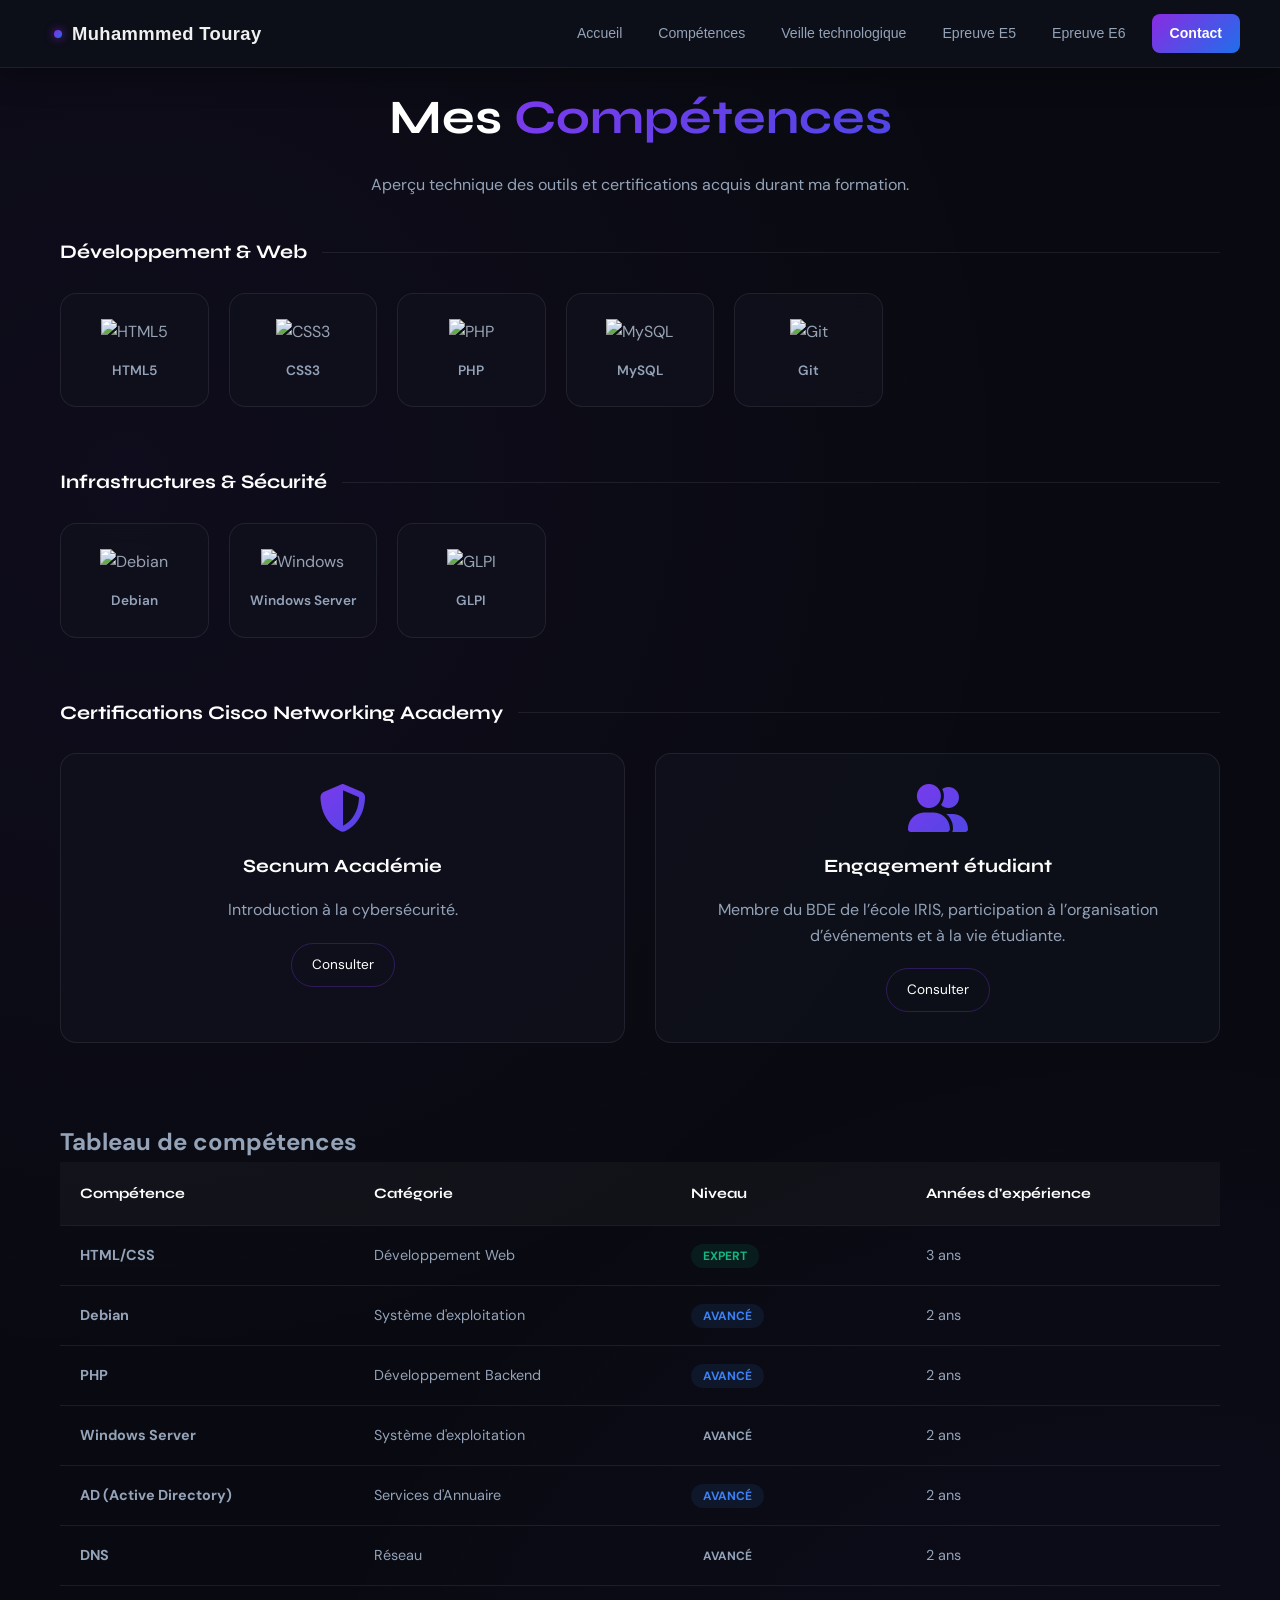
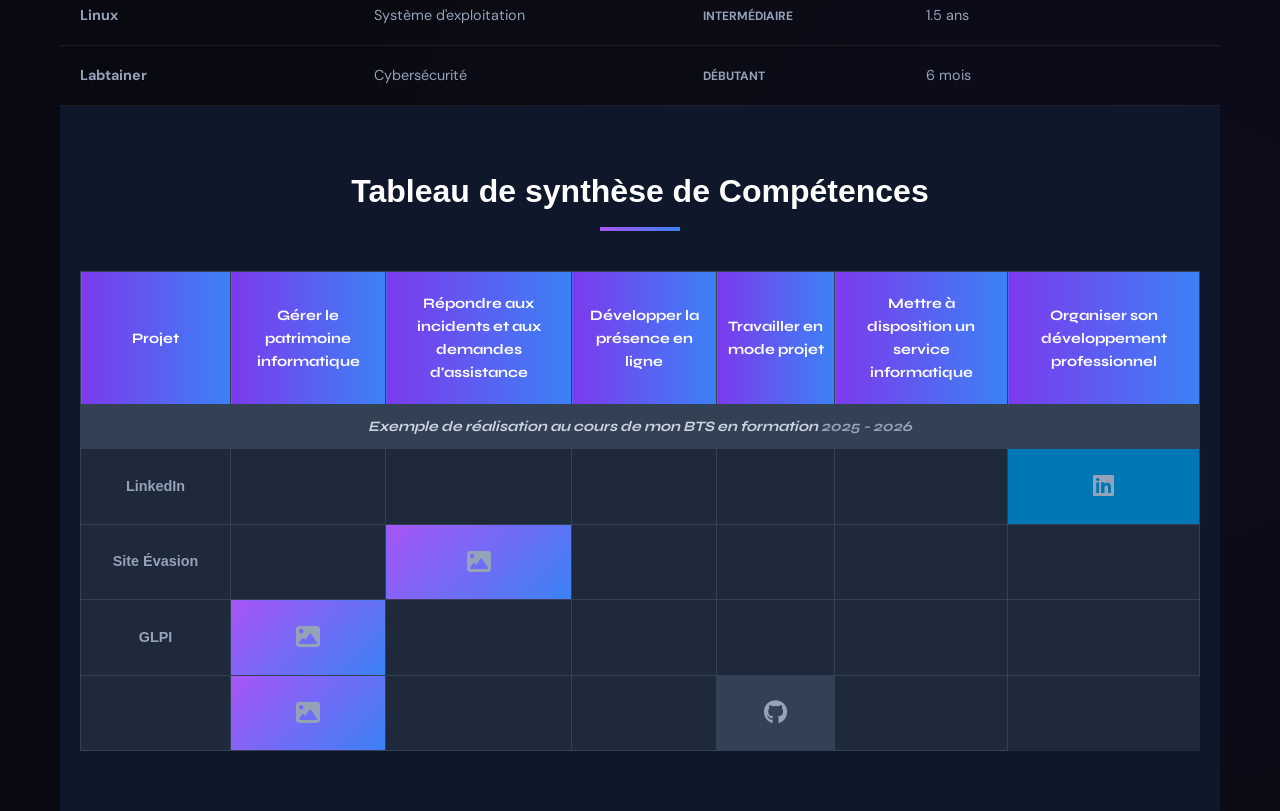
==== commit 5f0f7a76: "on croise les doigt" ====
--- a/Competences.html
+++ b/Competences.html
@@ -303,18 +303,46 @@
             </div>
         </section>
 
-        <section class="tools-category">
-            <h2 class="category-title">Certifications Cisco Networking Academy</h2>
-            <div class="certs-grid">
-                <div class="cert-card">
-                    <i class="fas fa-shield-halved cert-icon"></i>
-                    <h3>Secnum Académie</h3>
-                    <p style="margin-bottom: 20px;">Introduction à la cybersécurité .</p>
-                    <a href="docs/I2CSUpdate20260506-31-u5negh.pdf" class="cert-btn">Consulter</a>
-                </div>
-                
-            </div>
-        <section class="skills-section">
+       <section class="tools-category">
+    <h2 class="category-title">Certifications Cisco Networking Academy</h2>
+
+    <div class="certs-grid">
+
+        <!-- Certification -->
+        <div class="cert-card">
+            <i class="fas fa-shield-halved cert-icon"></i>
+
+            <h3>Secnum Académie</h3>
+
+            <p style="margin-bottom: 20px;">
+                Introduction à la cybersécurité.
+            </p>
+
+            <a href="docs/I2CSUpdate20260506-31-u5negh.pdf" class="cert-btn">
+                Consulter
+            </a>
+        </div>
+
+        <!-- Engagement étudiant -->
+        <div class="cert-card">
+            <i class="fas fa-user-group cert-icon"></i>
+
+            <h3>Engagement étudiant</h3>
+
+            <p style="margin-bottom: 20px;">
+                Membre du BDE de l’école IRIS, participation à l’organisation
+                d’événements et à la vie étudiante.
+            </p>
+
+            <a href="docs/engagement_MUHAMMED_TOURAY_cyberpunk.pdf" class="cert-btn">
+                Consulter
+            </a>
+        </div>
+
+    </div>
+</section>
+
+<section class="skills-section">
     <h2 class="title">Tableau de <span>compétences</span></h2>
     <div class="table-container">
         <table>
